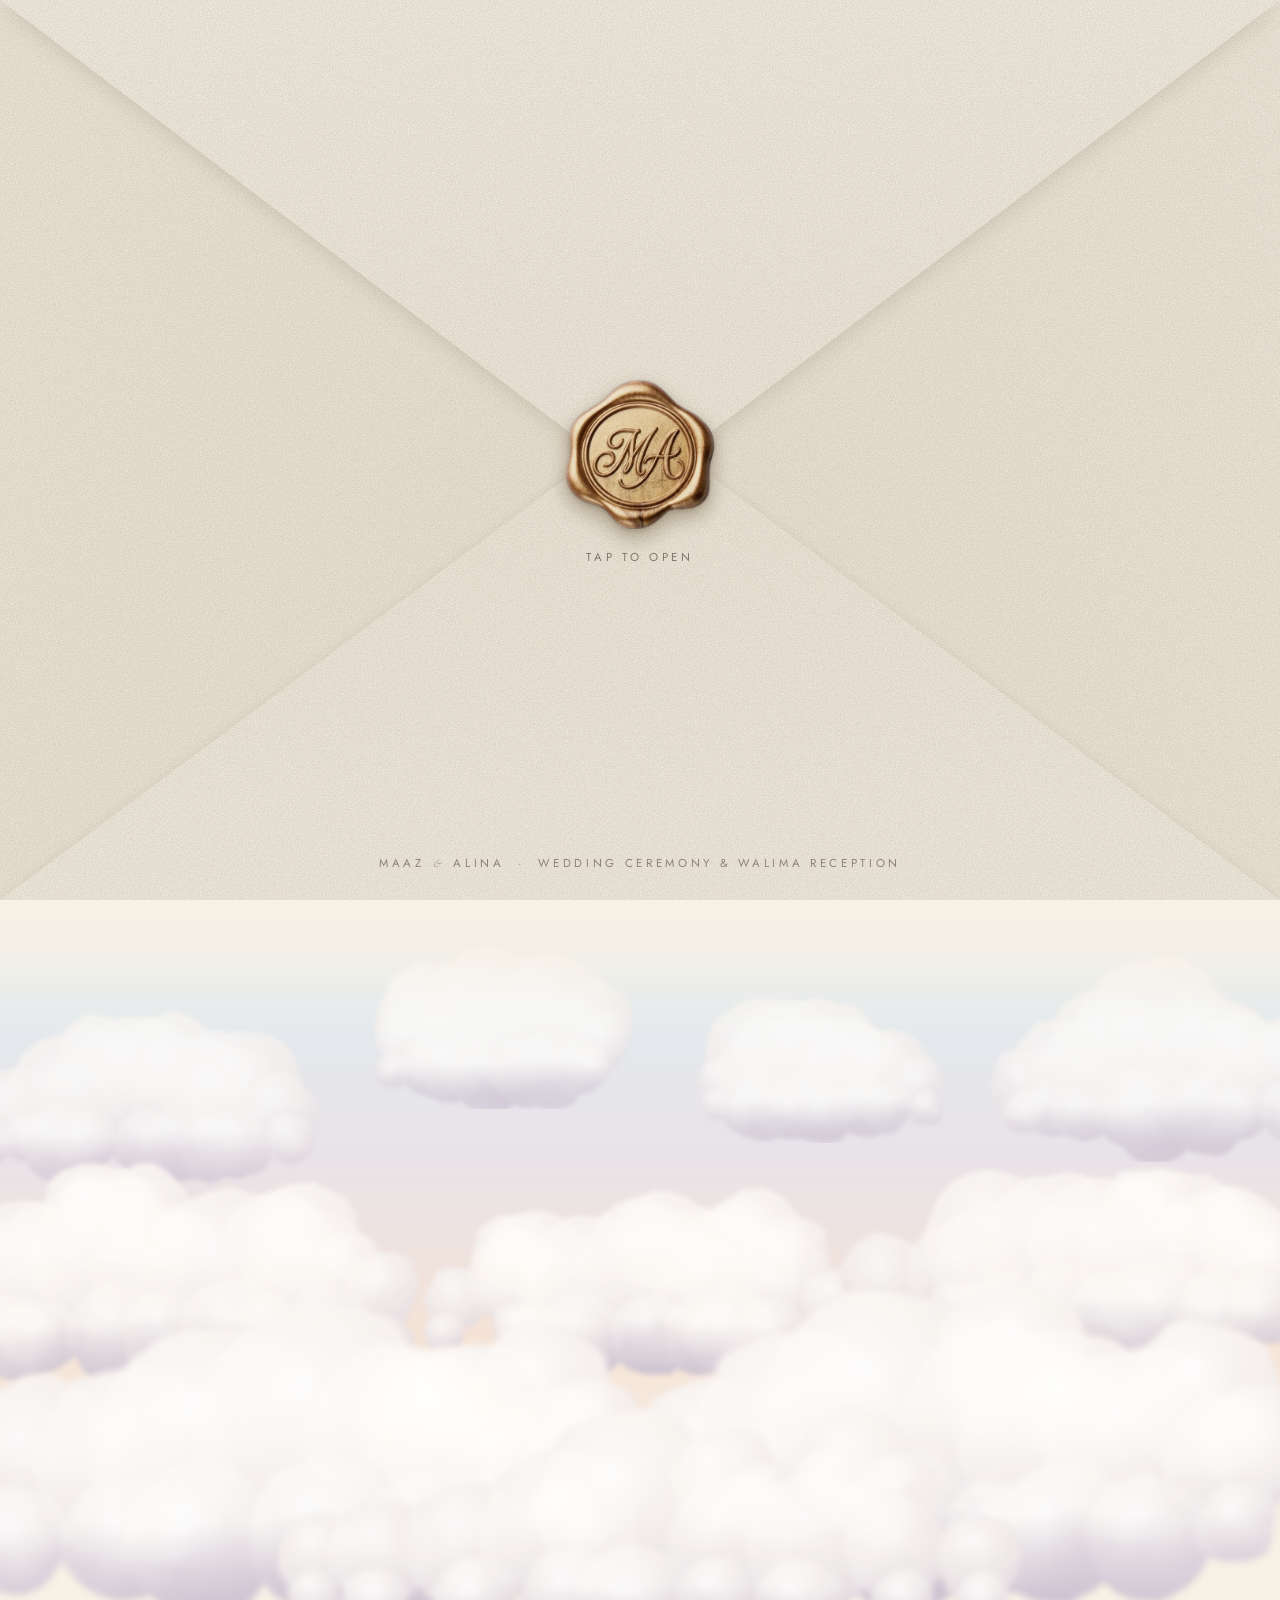
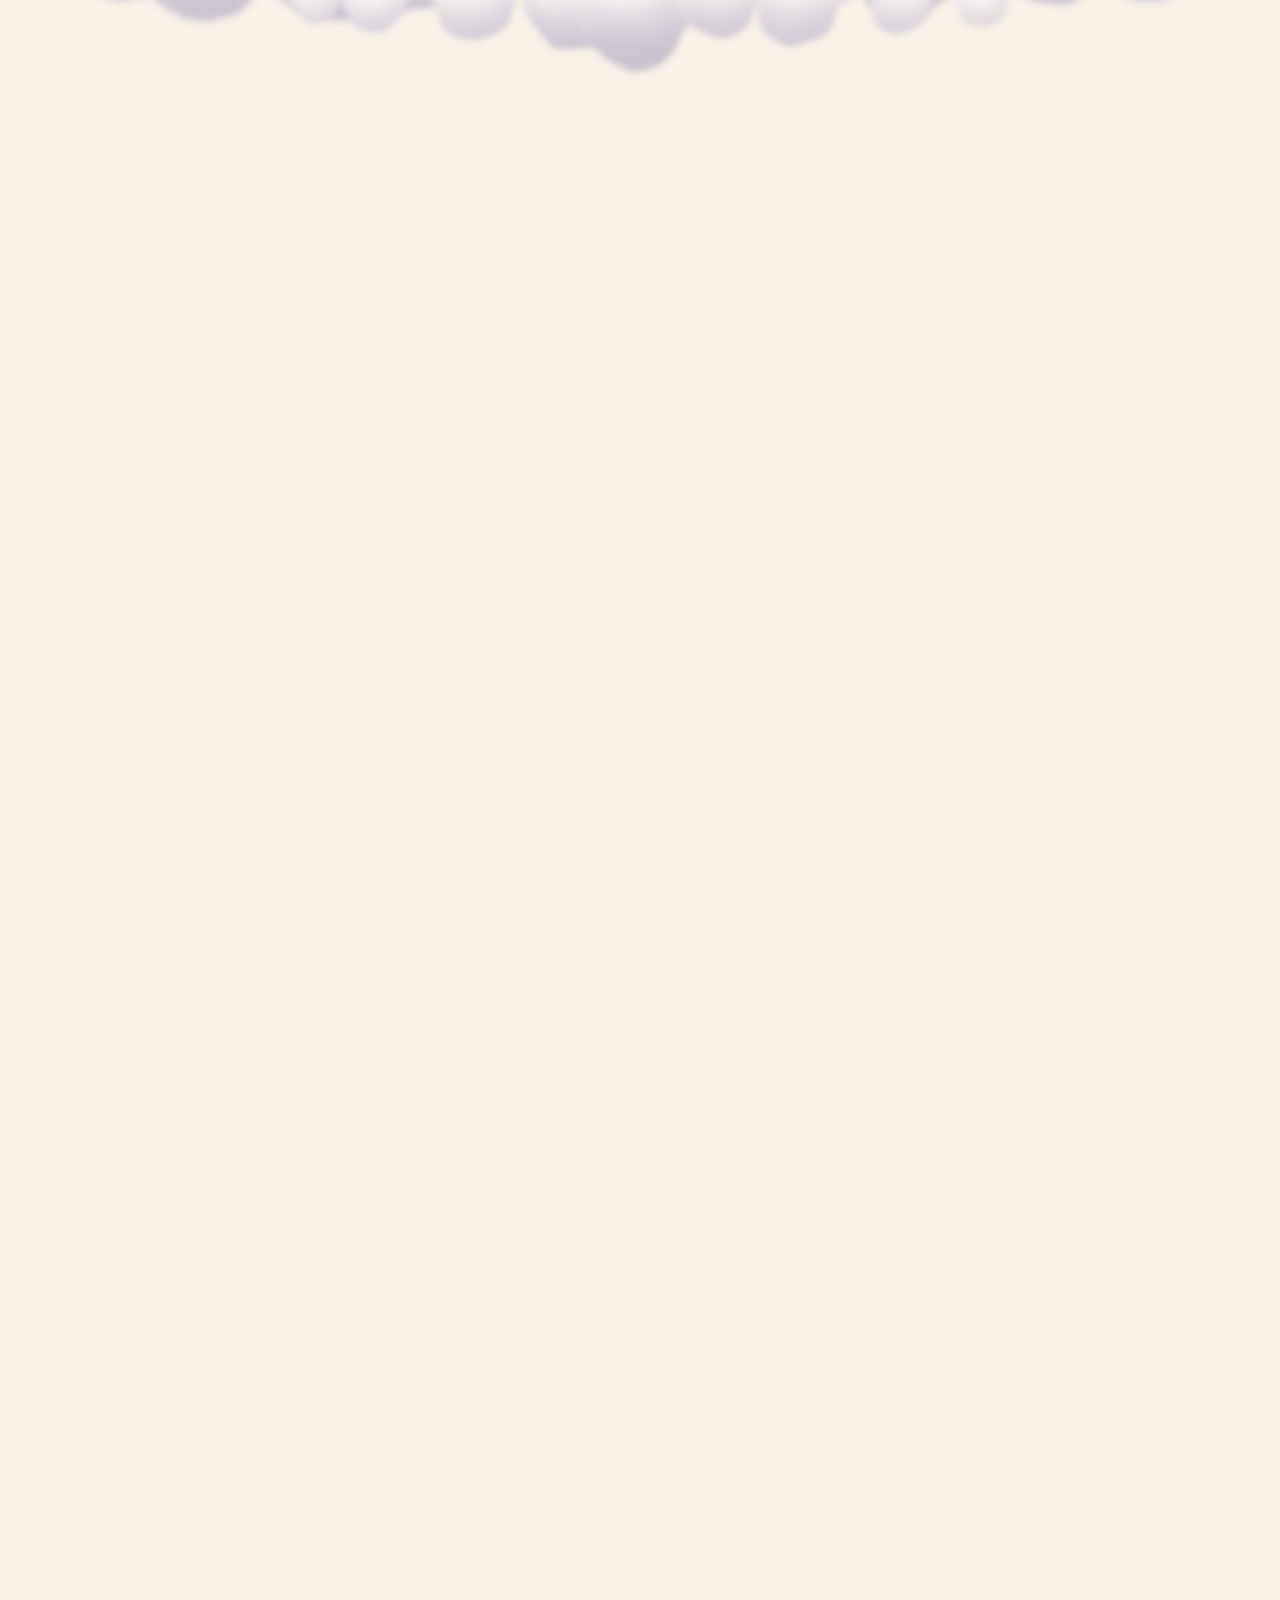
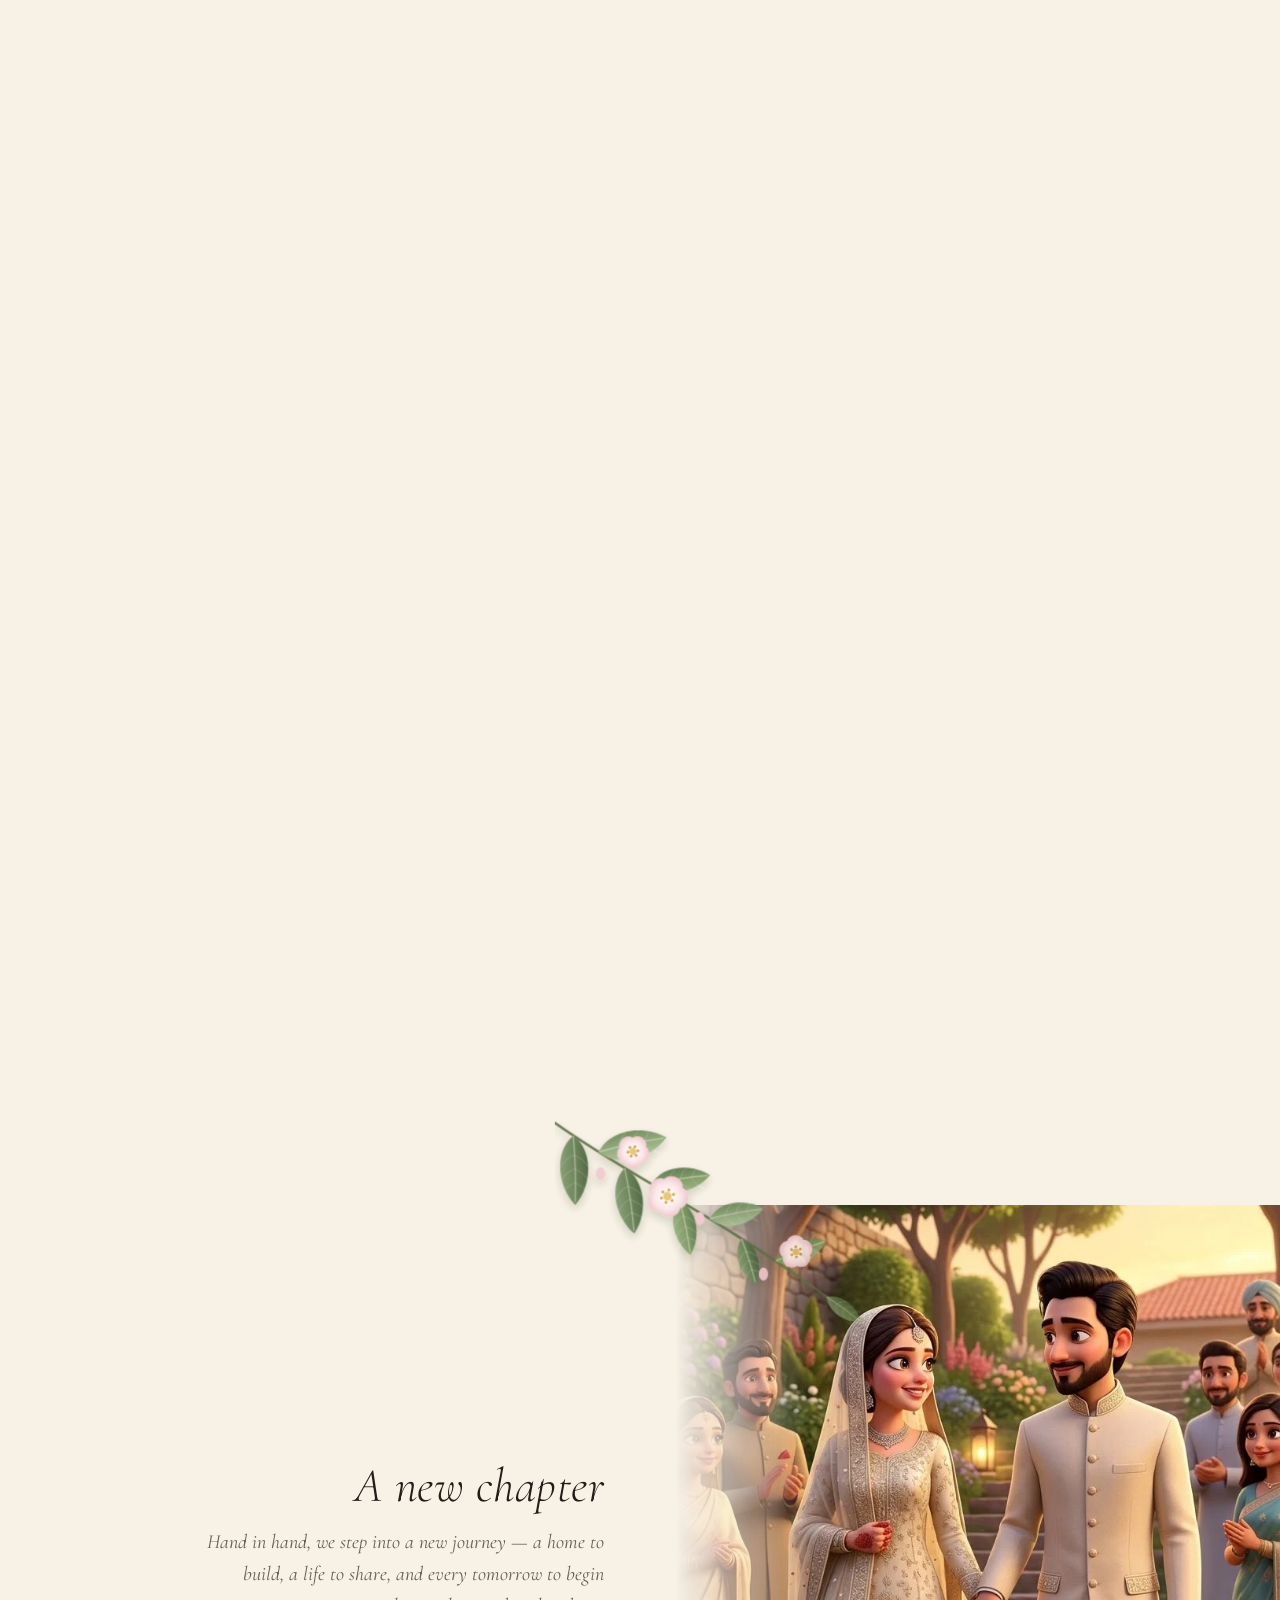
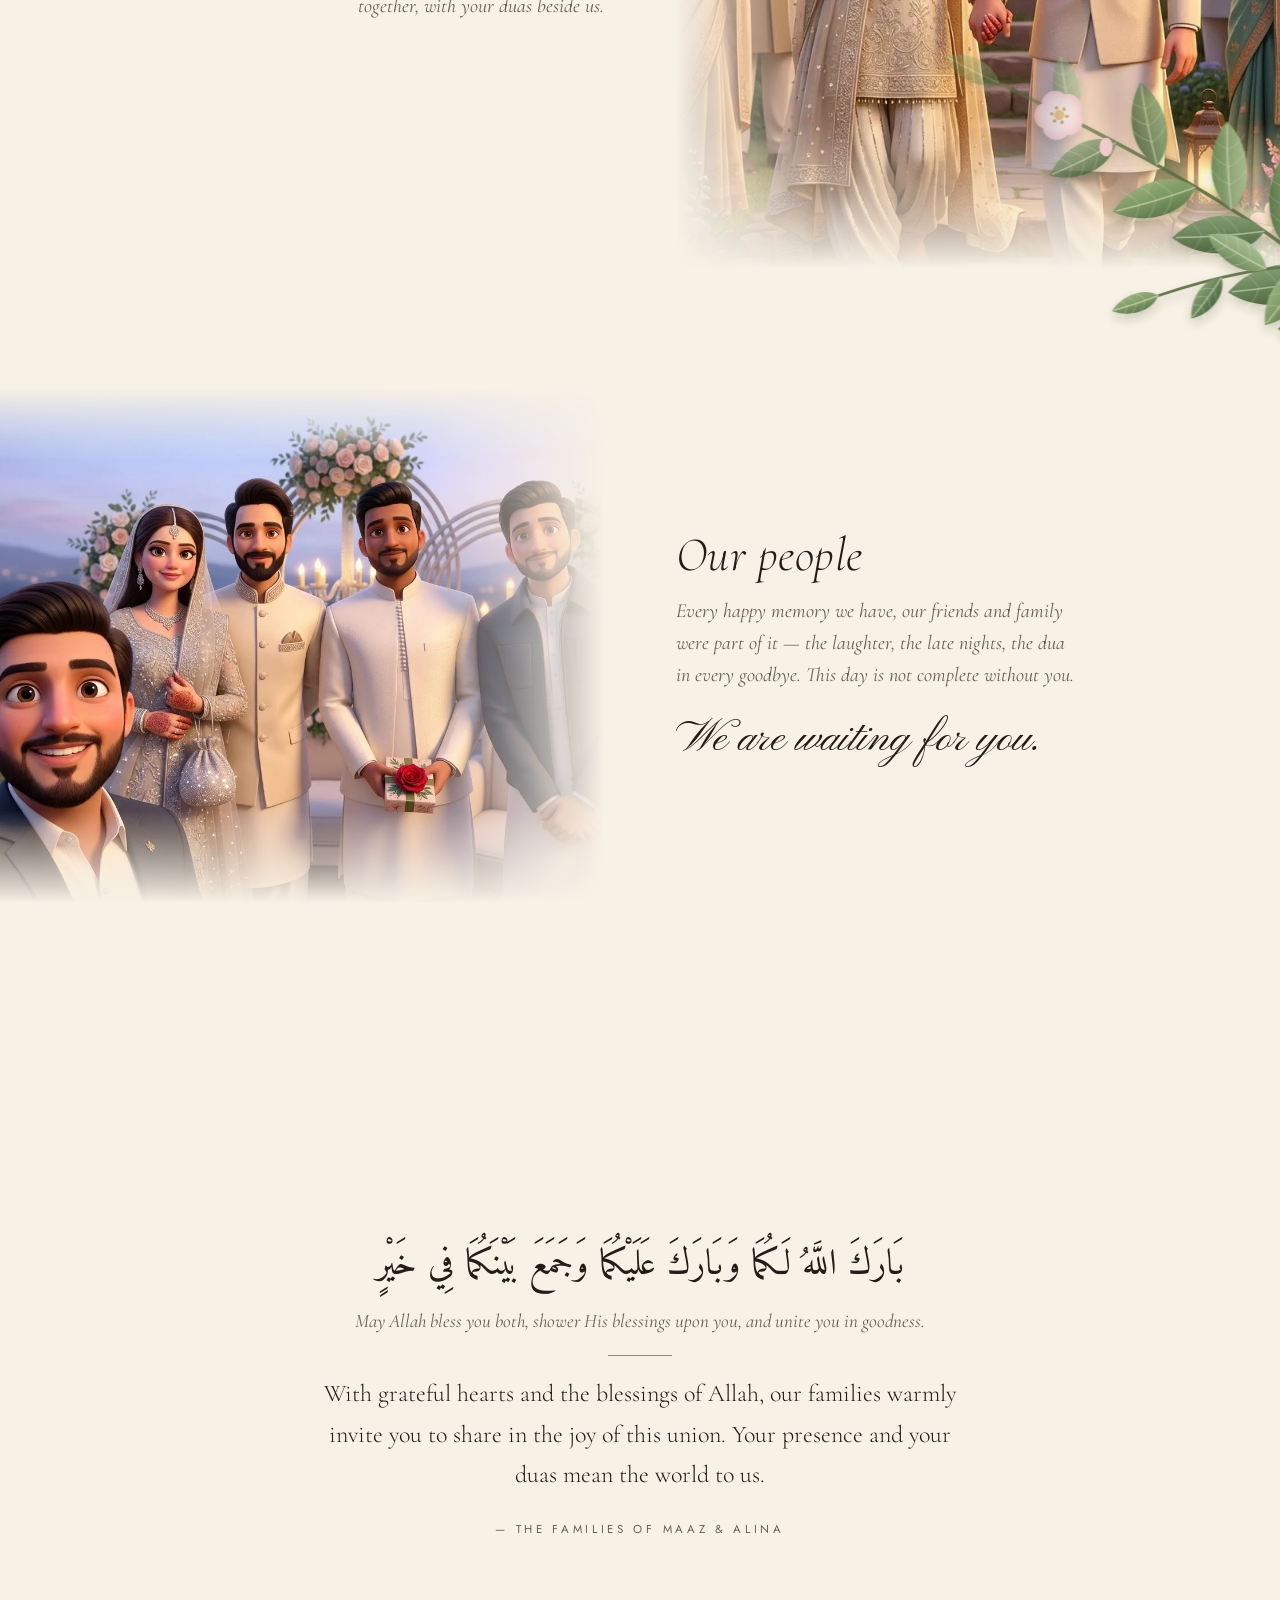
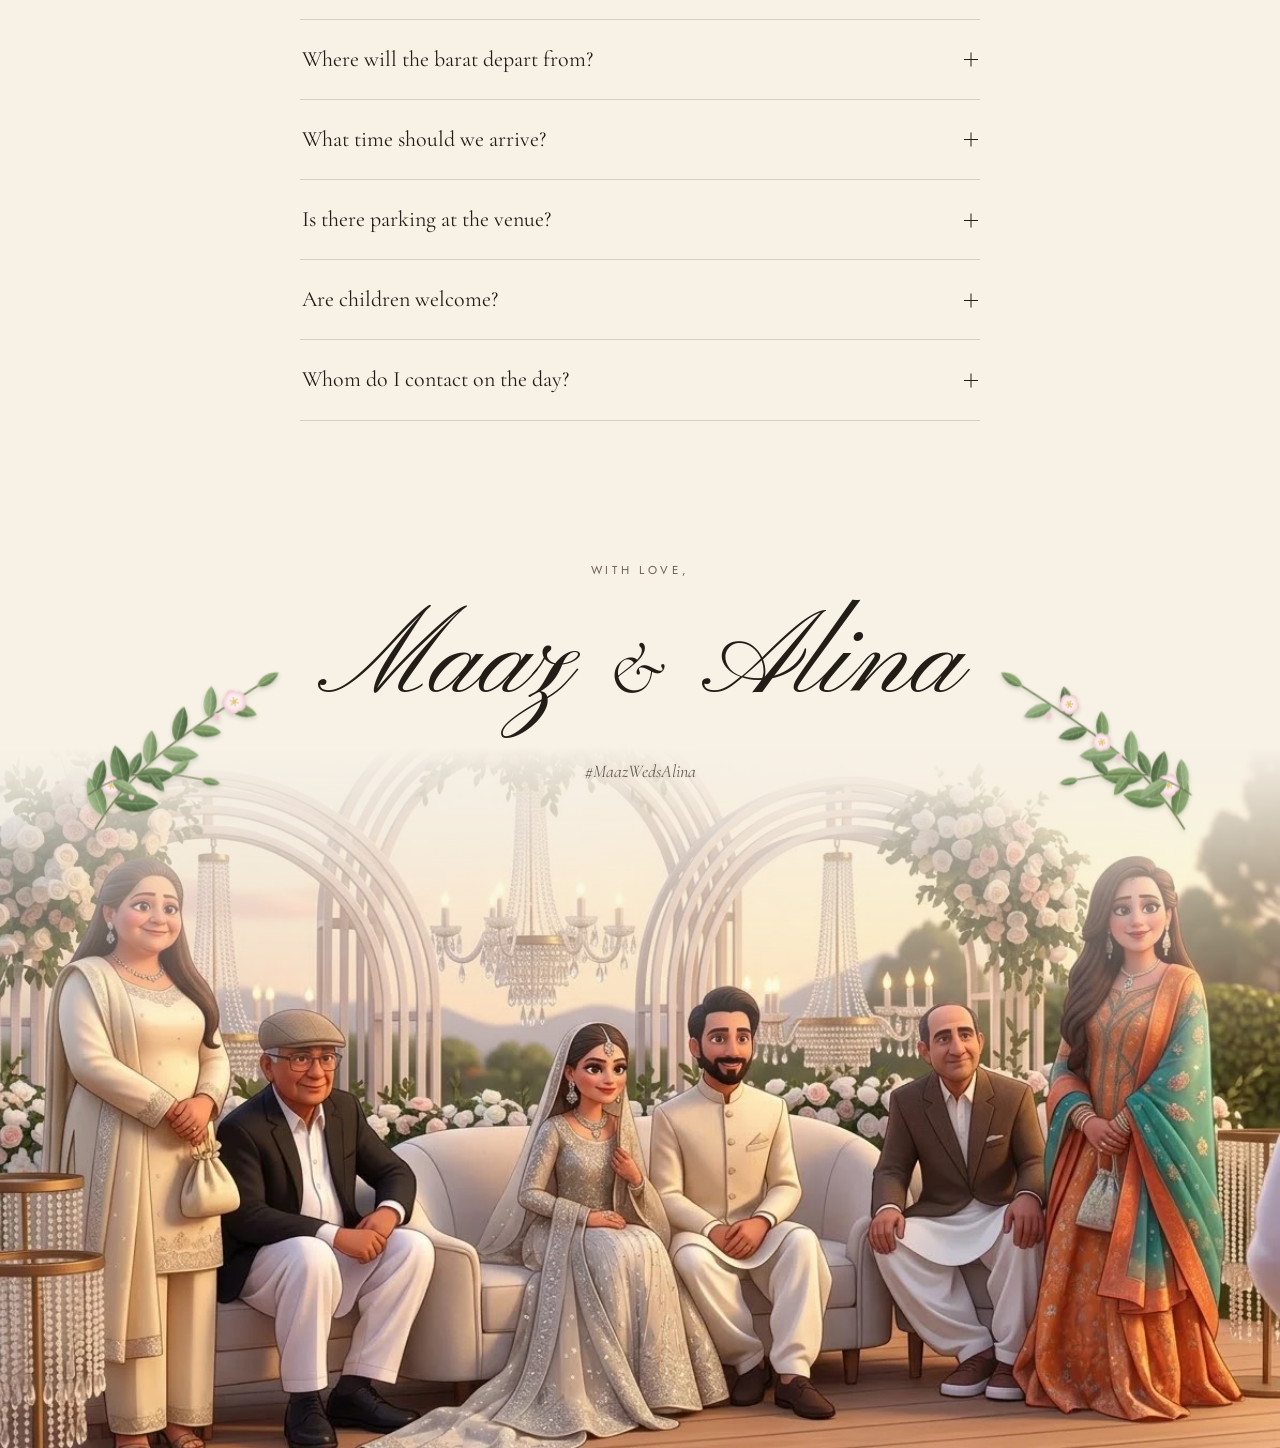
==== index.html @ e6b74191 "Smoother on phones; rebalanced WhatsApp preview cards - Phones: paper grain without blending, no liv" ====
<!doctype html>
<html lang="en">
<head>
  <meta charset="utf-8">
  <meta name="viewport" content="width=device-width, initial-scale=1, viewport-fit=cover">
  <title>Maaz &amp; Alina · December 2026</title>
  <meta name="description" content="Wedding Ceremony · Tuesday 01 December &amp; Walima Reception · Thursday 03 December 2026. Tap to open your invitation.">
  <!-- link previews (WhatsApp, iMessage, Facebook): these need the full site address -->
  <meta property="og:type" content="website">
  <meta property="og:url" content="https://maaz-alina.vercel.app/">
  <meta property="og:title" content="Maaz &amp; Alina · You are invited">
  <meta property="og:description" content="Wedding Ceremony · Tuesday 01 December &amp; Walima Reception · Thursday 03 December 2026. Tap to open your invitation.">
  <meta property="og:image" content="https://maaz-alina.vercel.app/assets/img/og.jpg?v=5">
  <meta property="og:image:type" content="image/jpeg">
  <meta property="og:image:width" content="1200">
  <meta property="og:image:height" content="630">
  <meta name="twitter:card" content="summary_large_image">
  <link rel="icon" type="image/png" sizes="32x32" href="assets/img/favicon-32.png">
  <link rel="icon" type="image/png" sizes="48x48" href="assets/img/favicon-48.png">
  <link rel="icon" type="image/png" sizes="192x192" href="assets/img/favicon-192.png">
  <link rel="apple-touch-icon" href="assets/img/apple-touch-icon.png">
  <meta name="theme-color" content="#F7F1E6">
  <link rel="preconnect" href="https://fonts.googleapis.com">
  <link rel="preconnect" href="https://fonts.gstatic.com" crossorigin>
  <link href="https://fonts.googleapis.com/css2?family=Amiri&family=Cormorant+Garamond:ital,wght@0,300;0,400;0,500;0,600;1,400&family=Jost:wght@300;400&family=Noto+Nastaliq+Urdu:wght@400;500&family=Pinyon+Script&display=swap" rel="stylesheet">
  <link rel="stylesheet" href="assets/css/style.css?v=20261103032117">
</head>
<body data-mode="both" class="is-locked">
  <svg class="defs" aria-hidden="true" width="0" height="0">
    <defs>
      <!-- wobbly, painted edges for clouds and hills -->
      <filter id="paint" x="-10%" y="-10%" width="120%" height="120%">
        <feTurbulence type="fractalNoise" baseFrequency="0.018" numOctaves="3" seed="7" result="n"/>
        <feDisplacementMap in="SourceGraphic" in2="n" scale="26" xChannelSelector="R" yChannelSelector="G"/>
        <feGaussianBlur stdDeviation="0.6"/>
      </filter>
      <filter id="paint-soft" x="-10%" y="-10%" width="120%" height="120%">
        <feTurbulence type="fractalNoise" baseFrequency="0.03" numOctaves="2" seed="3" result="n"/>
        <feDisplacementMap in="SourceGraphic" in2="n" scale="10" xChannelSelector="R" yChannelSelector="G"/>
      </filter>
      <radialGradient id="cloud-warm" cx="45%" cy="35%" r="70%">
        <stop offset="0" stop-color="#FFFCF4"/>
        <stop offset=".6" stop-color="#FBF0DC"/>
        <stop offset="1" stop-color="#F0DDBE"/>
      </radialGradient>
      <radialGradient id="cloud-cool" cx="45%" cy="35%" r="70%">
        <stop offset="0" stop-color="#FFFFFF"/>
        <stop offset=".6" stop-color="#F3F7F6"/>
        <stop offset="1" stop-color="#D6E3E6"/>
      </radialGradient>
      <linearGradient id="cloud-body-warm" x1="0" y1="0" x2="0" y2="1">
        <stop offset="0" stop-color="#FFFDF6"/>
        <stop offset=".55" stop-color="#FAEED8"/>
        <stop offset="1" stop-color="#EBD4B2"/>
      </linearGradient>
      <linearGradient id="cloud-body-cool" x1="0" y1="0" x2="0" y2="1">
        <stop offset="0" stop-color="#FFFFFF"/>
        <stop offset=".55" stop-color="#F2F6F4"/>
        <stop offset="1" stop-color="#C9DADF"/>
      </linearGradient>
    </defs>
  </svg>

  <div id="app"></div>
  <audio id="bgm" loop preload="none"></audio>

  <script>window.BASE = '';</script>
  <script src="assets/js/content.js?v=20261103032117"></script>
  <script src="assets/js/main.js?v=20261103032117"></script>
</body>
</html>
---- assets/css/style.css ----
/* ============ Tokens ============ */
:root {
  --paper: #F7F1E6;
  --paper-2: #FBF7EF;
  --ink: #231D18;
  --ink-soft: #6A5E53;
  --rule: rgba(35, 29, 24, .16);
  --seal: #9A4A3E;
  --accent: #A9714C;
  --hill-far: #A9B98A;
  --hill-near: #7C9A58;
  --cloud-shade: rgba(214, 186, 150, .38);

  --serif: 'Cormorant Garamond', Georgia, serif;
  --script: 'Pinyon Script', cursive;
  --sans: 'Jost', system-ui, sans-serif;
  --urdu: 'Noto Nastaliq Urdu', serif;
  --arabic: 'Amiri', serif;
  --ease: cubic-bezier(.2, .7, .2, 1);
  --grain: url("data:image/svg+xml,%3Csvg xmlns='http://www.w3.org/2000/svg' width='220' height='220'%3E%3Cfilter id='n'%3E%3CfeTurbulence type='fractalNoise' baseFrequency='.85' numOctaves='3' stitchTiles='stitch'/%3E%3CfeColorMatrix values='0 0 0 0 .35 0 0 0 0 .3 0 0 0 0 .22 0 0 0 .55 0'/%3E%3C/filter%3E%3Crect width='100%25' height='100%25' filter='url(%23n)'/%3E%3C/svg%3E");
}
body[data-theme="walima"] {
  --accent: #3E7F73;
  --hill-far: #93B888;
  --hill-near: #6B9C52;
  --cloud-shade: rgba(140, 172, 184, .32);
}

/* ============ Base ============ */
*, *::before, *::after { box-sizing: border-box; }
html { -webkit-text-size-adjust: 100%; scroll-behavior: smooth; }
body {
  font-variant-numeric: lining-nums;
  margin: 0;
  background: var(--paper);
  color: var(--ink);
  font-family: var(--serif);
  font-size: 18px;
  line-height: 1.6;
  -webkit-font-smoothing: antialiased;
  overflow-x: hidden;
}
body::after { /* paper grain over everything */
  content: ''; position: fixed; inset: 0; z-index: 300; pointer-events: none;
  background: var(--grain); opacity: .16; mix-blend-mode: multiply;
}
body.is-locked { overflow: hidden; height: 100svh; }
.defs { position: absolute; }
img { display: block; max-width: 100%; }
button { font: inherit; color: inherit; background: none; border: 0; cursor: pointer; }
a { color: inherit; }
p { margin: 0; }

.script { font-family: var(--script); font-weight: 400; line-height: 1.1; margin: 0; }
.script small { font-size: .8em; }
/* Pinyon's own ampersand renders clipped; use a light italic serif one instead */
.amp { font-family: var(--serif); font-style: italic; font-weight: 300; font-size: .62em; padding: 0 .12em; line-height: 1; }
.caps { text-transform: uppercase; letter-spacing: .26em; font-weight: 500; }
.tiny { font-family: var(--sans); font-weight: 400; font-size: 11.5px; letter-spacing: .32em; }
.small { font-size: 14px; }
.serif { font-family: var(--serif); }
[lang="ur"] { font-family: var(--urdu); direction: rtl; line-height: 2.1; }
[lang="ar"] { font-family: var(--arabic); direction: rtl; }

/* ============ Opener: a sealed envelope ============ */
.opener { position: fixed; inset: 0; z-index: 100; overflow: hidden; }
.opener { perspective: 1600px; }
/* inside of the envelope, seen once the top flap folds back; it sits under the hero, the flaps sit over it */
.env-back { position: fixed; inset: 0; z-index: 90; background: linear-gradient(180deg, #E4D9C6, #EDE4D4 60%); transition: opacity 1.6s ease; }
.env-back::after { content: ''; position: absolute; inset: 0; background: var(--grain); opacity: .5; mix-blend-mode: multiply; }

/* the real hero, tucked into the envelope as a small card, then rising and growing to full screen */
body.env .hero { z-index: 95; transform-origin: 50% 0; transform: translateY(24vh) scale(.44); border-radius: 6px;
  box-shadow: 0 0 0 10px #FBF8F1, 0 -10px 40px -10px rgba(70, 50, 20, .35);
  transition: transform 1.2s cubic-bezier(.3, .7, .2, 1), border-radius 2s ease, box-shadow 2s ease; will-change: transform; }
body.env-rise .hero { transform: translateY(11vh) scale(.44); }
body.env-grow .hero { transform: none; border-radius: 0; box-shadow: 0 0 0 0 #FBF8F1, 0 0 0 0 rgba(0, 0, 0, 0);
  transition: transform 2s cubic-bezier(.65, 0, .25, 1), border-radius 2s ease, box-shadow 1.6s ease; }
body.env-grow .env-back { opacity: 0; transition: opacity 1.8s ease .2s; }

.flap { position: absolute; inset: 0; will-change: transform; filter: drop-shadow(0 2px 6px rgba(90, 70, 40, .12));
  transition: transform 1.2s cubic-bezier(.6, 0, .3, 1), opacity 1s ease; }
.flap i { position: absolute; inset: 0; background: var(--paper-c); }
.flap i::after { content: ''; position: absolute; inset: 0; background: var(--grain); opacity: .5; mix-blend-mode: multiply; }
/* each flap a slightly different paper tone, meeting at the centre like the back of an envelope */
.flap-left { --paper-c: linear-gradient(110deg, #F3EDE1, #EDE5D6); }
.flap-left i { clip-path: polygon(0 0, 54% 50%, 0 100%); }
.flap-right { --paper-c: linear-gradient(250deg, #F4EEE3, #ECE4D5); }
.flap-right i { clip-path: polygon(100% 0, 46% 50%, 100% 100%); }
.flap-bottom { --paper-c: linear-gradient(0deg, #F6F1E7, #EFE8DB); }
.flap-bottom i { clip-path: polygon(0 100%, 50% 47%, 100% 100%); }
.flap-top { --paper-c: linear-gradient(180deg, #F7F2E9, #F0E9DC); filter: drop-shadow(0 4px 10px rgba(90, 70, 40, .16));
  transform-origin: 50% 0; backface-visibility: hidden; transition: transform .95s cubic-bezier(.45, 0, .2, 1), opacity .3s ease .7s; }
.flap-top i { clip-path: polygon(0 0, 100% 0, 50% 54%); }

/* 1 · the top flap folds back on its hinge */
.opener.is-flap .flap-top { transform: rotateX(-178deg); opacity: 0; }
/* 2 · while the hero grows, the envelope's front fades and dissolves */
.opener.is-grow .flap { opacity: 0; transition: opacity 1.8s ease; }
.opener.is-grow { pointer-events: none; }

.opener-center { position: absolute; left: 50%; top: 50%; transform: translate(-50%, -50%); display: flex; flex-direction: column; align-items: center; gap: 18px; }
.seal { width: clamp(120px, 30vw, 150px); aspect-ratio: 1; padding: 0; margin-top: 46px;
  opacity: 0; transform: translateY(-14px) scale(1.06); transition: opacity 1.2s ease .3s, transform 1.4s var(--ease) .3s; }
.seal-img { width: 100%; height: 100%; display: block; object-fit: contain;
  filter: drop-shadow(0 8px 10px rgba(78, 56, 20, .32)) drop-shadow(0 2px 2px rgba(78, 56, 20, .25)); }
.opener.is-in .seal { opacity: 1; transform: none; }
.seal:hover .seal-img { transform: rotate(-4deg) scale(1.03); }
.seal-img { transition: transform .6s var(--ease); }
.tap { color: var(--ink-soft); opacity: 0; transition: opacity 1s ease 1.4s; animation: breathe 2.8s ease-in-out infinite 2.4s; }
.opener.is-in .tap { opacity: .8; }
@keyframes breathe { 50% { opacity: .35; } }
.opener-foot { position: absolute; left: 0; right: 0; bottom: calc(env(safe-area-inset-bottom) + 28px); text-align: center; color: var(--ink-soft);
  opacity: 0; transition: opacity 1.2s ease 1s; }
.opener-foot .amp { font-size: 1em; }
.opener-foot i { font-style: normal; }
@media (max-width: 560px) { .opener-foot span { display: block; line-height: 2; } .opener-foot i { display: none; } }
.opener.is-in .opener-foot { opacity: .7; }
.opener.is-opening .seal { transition: opacity .6s ease, transform .7s var(--ease); opacity: 0; transform: translateY(-30px) scale(1.12) rotate(-8deg); }
.opener.is-opening .tap, .opener.is-opening .opener-foot { transition: opacity .4s ease; opacity: 0; animation: none; }

/* ============ Top bar ============ */
.topbar {
  position: fixed; top: 0; left: 0; right: 0; z-index: 50; display: flex; justify-content: center; align-items: center;
  padding: calc(env(safe-area-inset-top) + 14px) 16px 0; pointer-events: none;
  opacity: 0; transform: translateY(-12px); transition: opacity .8s ease 3.4s, transform .8s var(--ease) 3.4s;
}
body.is-open .topbar { opacity: 1; transform: none; }
.topbar > * { pointer-events: auto; }
.tabs, .monogram, .music {
  background: rgba(251, 247, 239, .72); backdrop-filter: blur(14px) saturate(1.2); -webkit-backdrop-filter: blur(14px) saturate(1.2);
  border: 1px solid rgba(35, 29, 24, .1); box-shadow: 0 8px 24px -12px rgba(60, 40, 20, .35);
}
.tabs { display: flex; gap: 4px; padding: 4px; border-radius: 999px; }
.tabs button {
  display: flex; align-items: center; gap: 10px; padding: 6px 18px; border-radius: 999px; height: 42px;
  transition: background .4s ease, color .4s ease;
}
.tabs button[aria-selected="true"] { background: var(--ink); color: var(--paper); }
.tab-en { font-size: 13px; letter-spacing: .24em; text-transform: uppercase; font-weight: 500; white-space: nowrap; }
.tab-en em { font-style: normal; opacity: .6; margin-left: 4px; letter-spacing: .12em; }
.tab-ur { font-size: 14px; line-height: 1; }
.monogram { font-size: 26px; padding: 6px 18px 2px; border-radius: 999px; }
.music {
  position: absolute; right: 16px; top: calc(env(safe-area-inset-top) + 14px);
  width: 44px; height: 44px; border-radius: 50%; display: flex; align-items: center; justify-content: center; gap: 3px;
}
.music[hidden] { display: none; }
.music span { width: 2px; height: 6px; background: var(--ink); border-radius: 2px; }
.music.on span { animation: eq 1s ease-in-out infinite; }
.music.on span:nth-child(2) { animation-delay: -.3s; }
.music.on span:nth-child(3) { animation-delay: -.6s; }
.music.on span:nth-child(4) { animation-delay: -.15s; }
@keyframes eq { 50% { height: 16px; } }

/* ============ Hero: full photograph, fading to paper where the words sit ============ */
.hero { position: relative; height: 100svh; min-height: 620px; overflow: hidden; isolation: isolate; background: var(--paper); }
.hero-photo { position: absolute; inset: -4% 0 0; opacity: 0; transition: opacity 1.4s ease; }
.hero-photo img { width: 100%; height: 100%; object-fit: cover; object-position: 50% 28%; transform: scale(1.08);
  transition: transform 10s cubic-bezier(.2, .6, .2, 1); }
body[data-theme="barat"] .hero-photo[data-for="barat"],
body[data-theme="walima"] .hero-photo[data-for="walima"] { opacity: 1; }
body.is-open .hero-photo img { transform: scale(1); }
.hero-shade { position: absolute; inset: 0; pointer-events: none;
  background:
    linear-gradient(180deg, rgba(30, 22, 16, .28) 0%, rgba(30, 22, 16, 0) 18%),
    linear-gradient(0deg, var(--paper) 0%, rgba(247, 241, 230, .94) 16%, rgba(247, 241, 230, .7) 30%, rgba(247, 241, 230, 0) 54%); }
.hero-veil { position: absolute; inset: 0; background: var(--paper); opacity: calc(var(--p, 0) * .85); pointer-events: none; }

.hero-text {
  position: absolute; left: 0; right: 0; bottom: calc(env(safe-area-inset-bottom) + 30px); padding: 0 20px; text-align: center;
  opacity: 0; transition: opacity 1.6s ease 1.6s; will-change: transform;
}
body.is-open .hero-text { opacity: 1; }
body.scrolled .hero-text { transition-delay: 0s; }
.hero-kicker { color: var(--ink-soft); display: inline-flex; align-items: center; gap: 12px; }
.hero-kicker [lang="ur"] { font-size: 15px; letter-spacing: 0; line-height: 1; padding-top: 6px; color: var(--accent); }
.hero-names { font-size: clamp(60px, 10vw, 130px); line-height: 1.35; padding: 0 .3em; margin: 0; }
.hero-date { font-weight: 300; font-size: clamp(30px, 4.4vw, 44px); line-height: 1.1; letter-spacing: .06em; }
.hero-date span { font-style: italic; }
.hero-venue { font-size: 12.5px; letter-spacing: .28em; margin-top: 10px; color: var(--ink-soft); }
/* Wedding Ceremony hero: the photo stays clear, only its very foot fades into the page;
   the words sit in light type over a soft shadow on the left */
.hero-photo[data-for="barat"] img { object-position: 50% 50%; }
body[data-theme="barat"] .hero-shade { background:
  linear-gradient(0deg, var(--paper) 0%, rgba(247, 241, 230, 0) 8%),
  linear-gradient(0deg, rgba(22, 16, 10, .62) 6%, rgba(22, 16, 10, .2) 32%, rgba(22, 16, 10, 0) 50%); }
body[data-theme="barat"] .hero-text { color: #FBF6EC; text-shadow: 0 2px 18px rgba(0, 0, 0, .45), 0 1px 2px rgba(0, 0, 0, .35); bottom: calc(env(safe-area-inset-bottom) + 64px); }
body[data-theme="barat"] .hero-kicker { color: #FBF6EC; font-size: 13px; font-weight: 500; letter-spacing: .26em; }
body[data-theme="barat"] .scroll-cue { background: rgba(251, 246, 236, .3); }
body[data-theme="barat"] .scroll-cue span { background: #FBF6EC; }
@media (min-aspect-ratio: 1/1) and (min-width: 900px) {
  .hero-photo[data-for="barat"] img { object-position: 12% 45%; }
  body[data-theme="barat"] .hero-shade { background:
    linear-gradient(0deg, var(--paper) 0%, rgba(247, 241, 230, 0) 7%),
    linear-gradient(90deg, rgba(22, 16, 10, .62) 0%, rgba(22, 16, 10, .3) 26%, rgba(22, 16, 10, 0) 46%),
    linear-gradient(0deg, rgba(22, 16, 10, .35) 8%, rgba(22, 16, 10, 0) 40%); }
  body[data-theme="barat"] .hero-text { left: clamp(32px, 5vw, 88px); right: auto; width: min(48vw, 700px); bottom: 16%; text-align: left; padding: 0; }
  body[data-theme="barat"] .hero-names { font-size: clamp(84px, 9.5vw, 156px); line-height: 1.05; padding: .1em .3em .15em 0; white-space: nowrap; }
  /* names stacked: "Maaz &" over "Alina", so they can be large and stay clear of the couple */
  body[data-theme="barat"] .hero-names .amp::after { content: '\A'; white-space: pre; }
  body[data-theme="barat"] .hero-names .amp { padding-right: 0; }
  body[data-theme="barat"] .hero-kicker { font-size: 14px; white-space: nowrap; }
}

/* Walima Reception hero: same clear photo and light type, with the words on the right, away from the couple */
.hero-photo[data-for="walima"] img { object-position: 46% 50%; }
body[data-theme="walima"] .hero-shade { background:
  linear-gradient(0deg, var(--paper) 0%, rgba(247, 241, 230, 0) 8%),
  linear-gradient(0deg, rgba(22, 16, 10, .62) 6%, rgba(22, 16, 10, .2) 32%, rgba(22, 16, 10, 0) 50%); }
body[data-theme="walima"] .hero-text { color: #FBF6EC; text-shadow: 0 2px 18px rgba(0, 0, 0, .45), 0 1px 2px rgba(0, 0, 0, .35); bottom: calc(env(safe-area-inset-bottom) + 64px); }
body[data-theme="walima"] .hero-kicker { color: #FBF6EC; font-size: 13px; font-weight: 500; letter-spacing: .26em; }
body[data-theme="walima"] .hero-kicker [lang="ur"] { color: #FBF6EC; }
body[data-theme="walima"] .scroll-cue { background: rgba(251, 246, 236, .3); }
body[data-theme="walima"] .scroll-cue span { background: #FBF6EC; }
@media (min-aspect-ratio: 1/1) and (min-width: 900px) {
  .hero-photo[data-for="walima"] img { object-position: 30% 50%; }
  body[data-theme="walima"] .hero-shade { background:
    linear-gradient(0deg, var(--paper) 0%, rgba(247, 241, 230, 0) 7%),
    linear-gradient(270deg, rgba(22, 16, 10, .62) 0%, rgba(22, 16, 10, .3) 26%, rgba(22, 16, 10, 0) 46%),
    linear-gradient(0deg, rgba(22, 16, 10, .35) 8%, rgba(22, 16, 10, 0) 40%); }
  body[data-theme="walima"] .hero-text { right: clamp(32px, 5vw, 88px); left: auto; width: min(48vw, 700px); bottom: 16%; text-align: right; padding: 0; }
  body[data-theme="walima"] .hero-kicker { font-size: 14px; white-space: nowrap; justify-content: flex-end; }
  body[data-theme="walima"] .hero-names { font-size: clamp(84px, 9.5vw, 156px); line-height: 1.05; padding: .1em 0 .15em .3em; white-space: nowrap; }
  body[data-theme="walima"] .hero-names .amp::after { content: '\A'; white-space: pre; }
}
.scroll-cue { position: absolute; left: 50%; bottom: 6px; width: 1px; height: 22px; background: var(--rule); overflow: hidden; }
.scroll-cue span { position: absolute; left: 0; top: -50%; width: 1px; height: 50%; background: var(--ink); animation: cue 2.4s ease-in-out infinite; }
@keyframes cue { to { top: 100%; } }

/* ============ Flowering branches ============ */
/* each sprig is drawn rooted at its bottom-left; position classes move and mirror it */
.sprig { position: absolute; width: clamp(130px, 17vw, 230px); pointer-events: none; z-index: 1; }
.sprig svg { display: block; width: 100%; height: auto; overflow: visible; }
.sway { transform-box: view-box; transform-origin: 0 400px; animation: branch-sway 7s ease-in-out infinite alternate; }
.sway-tr { transform-origin: 400px 0; }
@keyframes branch-sway { from { transform: rotate(-2.2deg); } to { transform: rotate(2.2deg); } }

.sprig-bl, .sprig-br { width: clamp(180px, 26vw, 360px); }
.sprig-bl { left: -10px; bottom: 0; }
.sprig-br { right: -10px; bottom: 0; transform: scaleX(-1); }
.sprig-tl { left: -150px; top: -60px; transform: scaleY(-1) rotate(8deg); }
.sprig-tr { right: -150px; top: -60px; transform: scale(-1, -1) rotate(8deg); }
.sprig-map { right: -40px; top: -70px; transform: scale(-1, -1); z-index: 2; width: clamp(160px, 20vw, 260px); }
.sprig-fl { left: max(-10px, calc(50% - 560px)); top: 40px; transform: rotate(-6deg); }
.sprig-fr { right: max(-10px, calc(50% - 560px)); top: 40px; transform: scaleX(-1) rotate(-6deg); }
.map-wrap { position: relative; }
@media (max-width: 760px) {
  .sprig-tl, .sprig-tr { display: none; }
  .sprig-map { right: -14px; top: -40px; }
  .sprig-fl, .sprig-fr { top: -110px; width: 120px; }
  .sprig-bl, .sprig-br { width: 150px; }
  .day .day-body { padding-bottom: 170px; }
  .footer { padding-top: 60px; overflow: visible; }
}

/* branches grow in: the stem draws itself, leaves unfurl along it, then the blossoms open */
.sprig .stem, .fx-nature .stem { stroke-dasharray: 1; stroke-dashoffset: 1; transition: stroke-dashoffset 2.4s cubic-bezier(.35, .1, .25, 1); }
.sprig .lf, .fx-nature .lf { transform: scale(0); transition: transform 1.2s cubic-bezier(.2, .9, .3, 1.15) calc(.35s + var(--i) * .16s); }
.sprig .bl, .fx-nature .bl { transform: scale(0) rotate(-50deg); transition: transform 1.3s cubic-bezier(.2, .9, .3, 1.2) calc(1.9s + var(--j) * .28s); }
.sprig.grown .stem, .moment.is-visible .fx-nature .stem { stroke-dashoffset: 0; }
.sprig.grown .lf, .sprig.grown .bl, .moment.is-visible .fx-nature .lf, .moment.is-visible .fx-nature .bl { transform: none; }

/* blossom petals drifting down */
.petals { position: absolute; inset: 0; overflow: hidden; pointer-events: none; z-index: 0; }
.petals i { position: absolute; top: -4%; width: 10px; height: 13px; border-radius: 80% 0 80% 0;
  background: radial-gradient(circle at 30% 30%, #FFFFFF, #F3CDD3 70%); opacity: .85;
  animation: petal-fall linear infinite; }
@keyframes petal-fall {
  0% { transform: translate(0, 0) rotate(0); opacity: 0; }
  8% { opacity: .85; }
  50% { transform: translate(5vw, 50vh) rotate(220deg); }
  92% { opacity: .7; }
  100% { transform: translate(-3vw, 105vh) rotate(420deg); opacity: 0; }
}

/* ============ Section system ============ */
main { position: relative; counter-reset: sec; overflow-x: clip; } /* branches may lean past the edges without making the page scroll sideways */
.sec { position: relative; max-width: 1060px; margin: 0 auto; padding: 128px 20px 0; }
#event-root { transition: opacity .35s ease; }
#event-root.is-swapping { opacity: 0; }
.muted { color: var(--ink-soft); }

.sec-head { text-align: center; margin-bottom: 56px; counter-increment: sec; }
.sec-num { display: flex; align-items: center; justify-content: center; gap: 14px; margin-bottom: 14px;
  font-size: 15px; font-style: italic; color: var(--accent); }
.sec-num::before, .sec-num::after { content: ''; width: 36px; height: 1px; background: var(--rule); }
.sec-num span::before { content: counter(sec, decimal-leading-zero); }
.sec-head .tiny { color: var(--ink-soft); }
.display { font-family: var(--serif); font-weight: 300; font-style: italic; letter-spacing: .01em; line-height: 1.12; margin: 0; }
.sec-head h3 { font-size: clamp(40px, 6vw, 62px); margin-top: 10px; }
.hrule { display: block; width: 64px; height: 1px; background: var(--ink); margin: 18px auto; opacity: .5; }
.stack-date { display: flex; flex-direction: column; align-items: center; font-weight: 300; line-height: .92; }
.stack-date i { width: 4px; height: 4px; border-radius: 50%; background: var(--ink); margin: 6px 0; }

/* ============ 01 The day ============ */
.day { max-width: none; padding-top: 40px; overflow: hidden; isolation: isolate; }
.scenery { position: absolute; inset: 0; pointer-events: none; z-index: -1; }
.cs-wrap { position: absolute; left: 0; right: 0; top: 0; height: 620px; overflow: hidden;
  /* clouds drift up into the page instead of being cut off at the section's top edge */
  -webkit-mask-image: linear-gradient(180deg, transparent 0%, #000 22%); mask-image: linear-gradient(180deg, transparent 0%, #000 22%); }
/* descending through the sky: --c goes 0 → 1 as the section scrolls into view */
.cs-sky { position: absolute; inset: 0;
  background: linear-gradient(180deg, var(--paper) 0%, #E3EAEE 16%, #E9E3E8 42%, #F5E3D6 70%, var(--paper) 100%); }
.cs-layer, .cs-near { position: absolute; left: 0; right: 0; will-change: transform; }
.cs-layer { inset: 0; }
.c { position: absolute; }
.puff { display: block; width: 118%; max-width: none; height: auto; margin-left: -9%; pointer-events: none; user-select: none; }
.cs-layer, .cs-near, .cs-near .c { transform-style: flat; backface-visibility: hidden; }
.cs-near .c { will-change: transform, opacity; }
.cs-far { opacity: .75; transform: translateY(calc(var(--c, 0) * -90px)); }
.cs-mid { opacity: .92; transform: translateY(calc(var(--c, 0) * -170px)); }
.cs-near { top: 330px; height: 420px; z-index: 2; pointer-events: none; }
.cs-left { left: -12%; bottom: 0; width: 72%; transform: translate(calc(var(--c, 0) * -46vw), calc(var(--c, 0) * -60px)); opacity: calc(1 - var(--c, 0) * .7); }
.cs-right { right: -12%; bottom: 10px; width: 72%; transform: translate(calc(var(--c, 0) * 46vw), calc(var(--c, 0) * -40px)); opacity: calc(1 - var(--c, 0) * .7); }
.cs-centre { left: 18%; bottom: -30px; width: 64%; transform: translateY(calc(var(--c, 0) * 120px)) scale(calc(1 + var(--c, 0) * .25)); opacity: calc(1 - var(--c, 0) * 1.3); }
@keyframes sway { from { transform: rotate(-3deg); } to { transform: rotate(3deg); } }
.day .sec-head { padding-top: 470px; position: relative; z-index: 1; }
.day-body { max-width: 860px; margin: 0 auto; text-align: center; padding-bottom: 40px; }
.day-names { font-size: clamp(46px, 7vw, 76px); line-height: 1.4; padding: 0 .3em; margin-top: 6px; white-space: nowrap; }
.day-lead { text-wrap: balance; max-width: 640px; margin: 0 auto; line-height: 1.5; font-size: clamp(22px, 3vw, 28px); font-style: italic; font-weight: 300; color: var(--ink-soft); }
.day-lead em { font-style: normal; font-weight: 500; color: var(--ink); }
.bigdate { display: flex; align-items: center; justify-content: center; gap: clamp(16px, 3vw, 32px); margin: 56px 0 6px; }
.bd-num { font-weight: 300; font-size: clamp(120px, 20vw, 200px); line-height: .8; letter-spacing: -.02em; }
.bd-meta { display: flex; flex-direction: column; align-items: flex-start; gap: 6px; padding-left: clamp(16px, 3vw, 32px); border-left: 1px solid var(--rule); }
.bd-meta b { font-weight: 400; font-size: clamp(30px, 4.6vw, 46px); line-height: 1; }
.bd-meta i { font-size: clamp(22px, 3vw, 30px); color: var(--ink-soft); line-height: 1; }
.bd-weekday { font-family: var(--sans); font-size: 13px; font-weight: 400; letter-spacing: .3em; color: var(--ink-soft); margin-top: 26px; }
.bd-time { font-size: clamp(22px, 2.8vw, 27px); color: var(--ink); margin-top: 8px; }
.bd-time b { font-weight: 600; }
.bd-after { font-style: italic; font-size: 20px; color: var(--ink-soft); margin: 2px 0 64px; }
.bd-time:not(:has(+ .bd-after)) { margin-bottom: 64px; }
.facts { display: grid; grid-template-columns: 1fr 1fr; max-width: 680px; margin: 48px auto 64px;
  border-top: 1px solid var(--rule); border-bottom: 1px solid var(--rule); }
.facts > div { padding: 22px 12px; display: flex; flex-direction: column; gap: 4px; }
.facts > div + div { border-left: 1px solid var(--rule); }
.facts .tiny { color: var(--ink-soft); }
.facts b { font-size: 24px; font-weight: 500; line-height: 1.3; }
.facts i { font-size: 16px; color: var(--ink-soft); }
@media (max-width: 560px) {
  .facts { grid-template-columns: 1fr; }
  .facts > div + div { border-left: 0; border-top: 1px solid var(--rule); }
}

/* barat departure, under the countdown */
.depart { max-width: 520px; margin: 64px auto 0; padding-top: 36px; border-top: 1px solid var(--rule); text-align: center; }
.depart-time { font-weight: 300; font-size: clamp(40px, 6vw, 56px); line-height: 1.1; margin-top: 8px; }
.depart-place { font-size: 22px; font-style: italic; color: var(--ink-soft); }
.depart-contact { margin-top: 14px; font-size: 18px; }
.depart-contact .tiny { margin-right: 6px; }
.depart .btns { justify-content: center; margin-top: 20px; }
.depart a:not(.btn), .faq a { color: var(--accent); text-decoration: none; border-bottom: 1px solid currentColor; }
.sep { color: var(--rule); margin: 0 .2em; }

/* countdown */
.countdown { display: grid; grid-template-columns: repeat(4, 1fr); max-width: 600px; margin: 0 auto; }
.cd { text-align: center; padding: 6px 4px; }
.cd + .cd { border-left: 1px solid var(--rule); }
.cd b { display: flex; justify-content: center; font-weight: 300; font-size: clamp(38px, 8vw, 64px); line-height: 1; font-variant-numeric: lining-nums tabular-nums; }
/* rolling digits */
.dg { display: inline-block; height: 1em; overflow: hidden; }
.reel { display: flex; flex-direction: column; transition: transform 1.6s cubic-bezier(.2, .75, .15, 1); }
.reel span { display: block; height: 1em; line-height: 1; text-align: center; }
.cd + .cd .reel { transition-delay: .08s; }
.cd:nth-child(3) .reel { transition-delay: .16s; }
.cd:nth-child(4) .reel { transition-delay: .24s; }
.countdown.live.settled .reel { transition-duration: .6s; transition-delay: 0s; }
.cd .tiny { color: var(--ink-soft); font-size: 10px; letter-spacing: .26em; }
.today { text-align: center; font-size: 60px; grid-column: 1 / -1; }

/* ============ 02 The venue ============ */
.details { display: grid; gap: 40px; align-items: center; }
@media (min-width: 860px) { .details { grid-template-columns: 1fr 1.15fr; gap: 64px; } }
.venue-info { text-align: center; }
@media (min-width: 860px) { .venue-info { text-align: left; } }
.venue-name { font-size: clamp(34px, 4.6vw, 46px); font-weight: 400; line-height: 1.15; margin-top: 10px; }
.venue-addr { font-size: 20px; font-style: italic; color: var(--ink-soft); }
.venue-when { font-size: 12.5px; letter-spacing: .24em; margin-top: 22px; padding-top: 18px; border-top: 1px solid var(--rule); }
.venue-when sup { font-size: .6em; }
.btns { display: flex; flex-wrap: wrap; gap: 10px; margin-top: 28px; justify-content: center; }
@media (min-width: 860px) { .btns { justify-content: flex-start; } }
.btn {
  display: inline-flex; align-items: center; gap: 8px; padding: 14px 22px; border-radius: 999px;
  background: var(--ink); color: var(--paper); text-decoration: none;
  font-family: var(--sans); font-size: 11.5px; letter-spacing: .2em; text-transform: uppercase;
  transition: transform .3s var(--ease), background .3s;
}
.btn:hover { transform: translateY(-2px); }
.btn svg { width: 16px; height: 16px; color: #E8C9A6; }
.btn.ghost { background: transparent; color: var(--ink); box-shadow: inset 0 0 0 1px var(--ink); }
.map-frame { position: relative; min-height: 440px; border-radius: 999px 999px 16px 16px; overflow: hidden;
  box-shadow: 0 0 0 8px var(--paper-2), 0 0 0 9px var(--rule), 0 40px 60px -40px rgba(80, 60, 30, .35); }
.map-frame iframe { position: absolute; inset: 0; width: 100%; height: 100%; border: 0; filter: sepia(.28) saturate(.7) contrast(.95) brightness(1.03); }

/* ============ 03 The programme ============ */
.timeline { list-style: none; margin: 0 auto; padding: 0; max-width: 560px; position: relative; --col: 104px; }
.timeline::before { content: ''; position: absolute; top: 14px; bottom: 34px; left: calc(var(--col) + 29px); width: 1px; background: var(--rule); }
.timeline li { display: grid; grid-template-columns: var(--col) 23px 1fr; gap: 0 18px; align-items: start; padding: 4px 0 34px; }
.t-time { font-size: 13px; text-align: right; padding-top: 8px; letter-spacing: .14em; }
.t-dot { width: 11px; height: 11px; margin: 11px 6px 0; border-radius: 50%; background: var(--paper); box-shadow: 0 0 0 1px var(--accent), 0 0 0 4px var(--paper); }
.t-body b { display: block; font-size: 27px; font-weight: 400; line-height: 1.25; }
.t-body span { font-size: 17px; font-style: italic; color: var(--ink-soft); }

/* ============ 04 Our story ============ */
.story-sec { overflow-x: visible; } /* main clips sideways overflow; the section itself must not, so full-width pictures can reach the edges */
.story { display: flex; flex-direction: column; gap: 120px; }
.moment { display: grid; gap: 32px; align-items: center; }
@media (min-width: 760px) {
  .moment { grid-template-columns: 1fr 1fr; gap: 72px; }
  .moment.flip figure { order: 2; }
}
.moment img { width: 100%; height: 100%; object-fit: cover; }
.moment-text { text-align: center; max-width: 400px; margin: 0 auto; }
@media (min-width: 760px) { .moment-text { text-align: left; margin: 0; } .moment.flip .moment-text { justify-self: end; text-align: right; } }
.moment-text .tiny { color: var(--accent); }
.moment-text h4 { font-size: clamp(36px, 5vw, 48px); margin: 8px 0 12px; }
.moment-text h4 + p { font-size: 20px; font-style: italic; color: var(--ink-soft); }

/* fade: an edge-to-edge picture that melts into the page at top, bottom and left, with the words written on it */
.moment-fade { grid-template-columns: 1fr !important; gap: 0; position: relative; }
.fx-fade { margin: 0 0 0 calc(50% - 50vw); width: 100vw; aspect-ratio: 16 / 8.4; max-height: 86vh; }
.fx-fade img { object-position: 72% 40%;
  -webkit-mask-image: linear-gradient(90deg, transparent 0%, rgba(0, 0, 0, .3) 16%, #000 46%), linear-gradient(180deg, transparent 0%, #000 14%, #000 82%, transparent 100%);
  -webkit-mask-composite: source-in;
  mask-image: linear-gradient(90deg, transparent 0%, rgba(0, 0, 0, .3) 16%, #000 46%), linear-gradient(180deg, transparent 0%, #000 14%, #000 82%, transparent 100%);
  mask-composite: intersect; }
.moment-fade .moment-text { position: absolute; left: calc(50% - 50vw + clamp(24px, 6vw, 110px)); top: 50%; transform: translateY(-50%);
  max-width: min(28vw, 420px); margin: 0; text-align: left !important; }
.moment-fade .moment-text h4 { font-size: clamp(36px, 4vw, 64px); margin: 10px 0 2px; }
.moment-fade .moment-text h4 + p { font-family: var(--script); font-style: normal; font-size: clamp(34px, 3.6vw, 58px); line-height: 1.3; color: var(--ink); padding-right: .2em; }
@media (max-width: 759px) {
  .fx-fade { aspect-ratio: 4 / 4.4; max-height: none; }
  .fx-fade img { object-position: 74% 40%;
    -webkit-mask-image: linear-gradient(180deg, transparent 0%, #000 12%, #000 72%, transparent 100%); mask-image: linear-gradient(180deg, transparent 0%, #000 12%, #000 72%, transparent 100%); }
  .moment-fade .moment-text { position: static; transform: none; max-width: none; text-align: center !important; margin: -40px auto 0; }
}

/* nature: soft-edged picture with leaves in front, the leaves fading toward the photo */
.fx-nature { position: relative; margin: 0 auto; width: min(100%, 420px); aspect-ratio: 4 / 5; }
.fx-nature img { /* fades softly on the inside edge and at the foot */
  -webkit-mask-image: linear-gradient(90deg, transparent 0%, #000 22%), linear-gradient(180deg, #000 78%, transparent 100%);
  -webkit-mask-composite: source-in;
  mask-image: linear-gradient(90deg, transparent 0%, #000 22%), linear-gradient(180deg, #000 78%, transparent 100%);
  mask-composite: intersect; }
.moment:not(.flip) .fx-nature img {
  -webkit-mask-image: linear-gradient(270deg, transparent 0%, #000 22%), linear-gradient(180deg, #000 78%, transparent 100%);
  mask-image: linear-gradient(270deg, transparent 0%, #000 22%), linear-gradient(180deg, #000 78%, transparent 100%); }
.fg { position: absolute; pointer-events: none; }
.fg-leaves { left: -26%; bottom: -18%; width: 88%; opacity: .95;
  -webkit-mask-image: linear-gradient(45deg, #000 45%, transparent 95%); mask-image: linear-gradient(45deg, #000 45%, transparent 95%); }
.fg-blooms { right: -20%; top: -14%; width: 72%; opacity: .92;
  -webkit-mask-image: linear-gradient(225deg, #000 40%, transparent 92%); mask-image: linear-gradient(225deg, #000 40%, transparent 92%); }
.moment.flip .fg-leaves { left: auto; right: -26%; transform: scaleX(-1); }
.moment.flip .fg-blooms { right: auto; left: -20%; transform: scaleX(-1); }

/* soft: no frame; fades toward the text and at top and bottom */
.fx-soft { margin: 0; aspect-ratio: 4 / 3.6; }
.fx-soft img { object-position: 40% 40%;
  -webkit-mask-image: linear-gradient(270deg, transparent 0%, #000 30%), linear-gradient(180deg, transparent 0%, #000 14%, #000 82%, transparent 100%);
  -webkit-mask-composite: source-in;
  mask-image: linear-gradient(270deg, transparent 0%, #000 30%), linear-gradient(180deg, transparent 0%, #000 14%, #000 82%, transparent 100%);
  mask-composite: intersect; }
.moment.flip .fx-soft img {
  -webkit-mask-image: linear-gradient(90deg, transparent 0%, #000 30%), linear-gradient(180deg, transparent 0%, #000 14%, #000 82%, transparent 100%);
  mask-image: linear-gradient(90deg, transparent 0%, #000 30%), linear-gradient(180deg, transparent 0%, #000 14%, #000 82%, transparent 100%); }
@media (max-width: 759px) { .fx-soft img, .moment.flip .fx-soft img {
  -webkit-mask-image: linear-gradient(180deg, transparent 0%, #000 12%, #000 78%, transparent 100%); mask-image: linear-gradient(180deg, transparent 0%, #000 12%, #000 78%, transparent 100%); } }
.moment-text .closing { font-family: var(--script); font-style: normal; font-size: clamp(34px, 4vw, 44px); line-height: 1.4; color: var(--ink); margin-top: 18px; padding-right: .2em; }

/* nature on wide screens: the picture runs to the screen edge on its side, no gap */
@media (min-width: 760px) {
  .moment .fx-nature { width: auto; aspect-ratio: 4 / 4.4; max-height: 92vh; }
  .moment.flip .fx-nature { margin: 0 calc(-1 * (max(0px, (100vw - 1060px) / 2) + 20px)) 0 0; }
  .moment:not(.flip) .fx-nature { margin: 0 0 0 calc(-1 * (max(0px, (100vw - 1060px) / 2) + 20px)); }
}

@media (max-width: 759px) {
  .fx-nature { width: 100vw; margin: 0 0 0 calc(50% - 50vw); aspect-ratio: 4 / 4.6; }
  .moment .fx-nature img { -webkit-mask-image: linear-gradient(180deg, #000 80%, transparent 100%); mask-image: linear-gradient(180deg, #000 80%, transparent 100%); }
}

/* soft (Chapter three): the picture runs to the screen edge on its side too */
@media (min-width: 760px) {
  .moment .fx-soft { aspect-ratio: 4 / 3.4; }
  .moment:not(.flip) .fx-soft { margin: 0 0 0 calc(-1 * (max(0px, (100vw - 1060px) / 2) + 20px)); }
  .moment.flip .fx-soft { margin: 0 calc(-1 * (max(0px, (100vw - 1060px) / 2) + 20px)) 0 0; }
}
@media (max-width: 759px) { .fx-soft { width: 100vw; margin: 0 0 0 calc(50% - 50vw); } }

/* the closing line writes itself out, left to right */
.moment .moment-text .closing { clip-path: inset(-10% 100% -20% 0); opacity: 1; transform: none;
  transition: clip-path 2.2s cubic-bezier(.5, 0, .3, 1) 1.3s; }
.moment.is-visible .moment-text .closing { clip-path: inset(-10% -5% -20% 0); }

/* story moments arrive: the picture sweeps in from its own edge, then the words rise one line at a time */
.fx-nature img, .fx-soft img { clip-path: inset(0 0 0 100%); transform: scale(1.08);
  transition: clip-path 1.7s cubic-bezier(.7, 0, .2, 1), transform 2.6s cubic-bezier(.2, .7, .2, 1); }
.moment:not(.flip) .fx-nature img, .moment:not(.flip) .fx-soft img { clip-path: inset(0 100% 0 0); }
.moment.is-visible .fx-nature img, .moment.is-visible .fx-soft img { clip-path: inset(0 0 0 0); transform: none; }
.moment .moment-text > * { opacity: 0; transform: translateY(18px); transition: opacity .9s ease, transform 1s var(--ease); }
.moment .moment-text > :nth-child(1) { transition-delay: .55s; }
.moment .moment-text > :nth-child(2) { transition-delay: .72s; }
.moment .moment-text > :nth-child(3) { transition-delay: .9s; }
.moment .moment-text > :nth-child(4) { transition-delay: 1.1s; }
.moment.is-visible .moment-text > * { opacity: 1; transform: none; }

/* arch: the one framed picture */
.arch {
  margin: 0 auto; width: min(100%, 400px); aspect-ratio: 4 / 5; border-radius: 999px 999px 14px 14px; overflow: hidden;
  box-shadow: 0 0 0 8px var(--paper-2), 0 0 0 9px var(--rule), 0 40px 60px -30px rgba(80, 60, 30, .45);
}
.arch img { transform: scale(1.12); transition: transform 2.2s var(--ease); }
.moment.is-visible .arch img { transform: scale(1); }

/* ============ 05 With love ============ */
.families { position: relative; max-width: 720px; margin: 0 auto; padding: 8px clamp(8px, 4vw, 40px) 0; text-align: center; }
.dua { font-size: clamp(26px, 5.4vw, 36px); line-height: 2; }
/* the message unfolds: dua written in right to left, translation, divider, then the words one by one */
.families .dua { clip-path: inset(-30% 0 -30% 100%); transition: clip-path 2.6s cubic-bezier(.5, 0, .3, 1) .3s; }
.families .dua-en, .families .signoff { opacity: 0; transform: translateY(10px); transition: opacity 1s ease, transform 1.1s var(--ease); }
.families .dua-en { transition-delay: 2.2s; }
.families .hrule { transform: scaleX(0); transition: transform 1.2s cubic-bezier(.5, 0, .2, 1) 2.6s; }
.families .message .w { display: inline-block; opacity: 0; transform: translateY(8px);
  transition: opacity .7s ease, transform .8s var(--ease); transition-delay: calc(3s + var(--w) * .045s); }
.families .signoff { transition-delay: 4.6s; }
.families.is-visible .dua { clip-path: inset(-30% 0 -30% 0); }
.families.is-visible .dua-en, .families.is-visible .signoff, .families.is-visible .message .w { opacity: 1; transform: none; }
.families.is-visible .hrule { transform: scaleX(1); }
.dua-en { font-style: italic; font-size: 19px; color: var(--ink-soft); margin-top: 4px; }
.message { font-size: clamp(20px, 2.6vw, 24px); line-height: 1.7; font-weight: 300; }
.signoff { margin-top: 24px; color: var(--ink-soft); }
.faq { max-width: 680px; margin: 80px auto 0; }
.faq details { border-bottom: 1px solid var(--rule); }
.faq details:first-child { border-top: 1px solid var(--rule); }
.faq summary { list-style: none; display: flex; justify-content: space-between; align-items: center; gap: 16px; padding: 22px 2px; cursor: pointer; font-size: 22px; font-weight: 400; }
.faq summary::-webkit-details-marker { display: none; }
.faq summary i { position: relative; width: 14px; height: 14px; flex: none; }
.faq summary i::before, .faq summary i::after { content: ''; position: absolute; left: 0; top: 50%; width: 14px; height: 1px; background: var(--ink); transition: transform .4s var(--ease); }
.faq summary i::after { transform: rotate(90deg); }
.faq details[open] summary i::after { transform: rotate(0); }
.faq details p { font-size: 18px; font-style: italic; color: var(--ink-soft); padding: 0 2px 22px; }

/* ============ Footer: family photograph rising out of the paper ============ */
.footer { position: relative; margin-top: 140px; text-align: center; }
.footer-text { position: relative; z-index: 1; padding: 0 20px; }
.footer { overflow: hidden; }
.signature { font-size: clamp(56px, 10vw, 120px); line-height: 1.4; padding: 0 .3em; white-space: nowrap; }
.footer-date { font-weight: 300; font-size: clamp(40px, 6vw, 64px); line-height: 1.1; margin-top: 4px; }
.footer-date span { font-style: italic; font-size: .6em; display: block; color: var(--ink-soft); margin-top: 6px; }
.footer-events { font-size: 12px; letter-spacing: .26em; margin-top: 22px; display: flex; flex-wrap: wrap; justify-content: center; gap: 8px 0; }
.footer-events i { width: 1px; height: 14px; background: var(--rule); margin: 0 18px; }
.hashtag { margin-top: 10px; font-style: italic; color: var(--ink-soft); }
.footer-photo { margin: -40px 0 0; height: min(78vh, 760px); }
.footer-photo img { width: 100%; height: 100%; object-fit: cover; object-position: 50% 40%;
  -webkit-mask-image: linear-gradient(180deg, transparent 0%, rgba(0, 0, 0, .55) 22%, #000 48%);
  mask-image: linear-gradient(180deg, transparent 0%, rgba(0, 0, 0, .55) 22%, #000 48%); }

/* ============ Reveal ============ */
[data-reveal] { opacity: 0; transform: translateY(28px); transition: opacity 1.1s ease, transform 1.2s var(--ease); }
[data-reveal].is-visible { opacity: 1; transform: none; }

/* ============ Small screens ============ */
@media (max-width: 560px) {
  body { font-size: 17px; }
  .tabs button { padding: 6px 13px; gap: 6px; height: 40px; }
  .tab-en em { display: none; }
  .tab-en { font-size: 11px; letter-spacing: .12em; }
  .tab-ur { font-size: 12px; }
  .music { position: fixed; right: 14px; top: auto; bottom: calc(env(safe-area-inset-bottom) + 16px); width: 42px; height: 42px; }
  .sec { padding-top: 96px; }
  .day .sec-head { padding-top: 360px; }
  .cs-wrap { height: 480px; }
  .cs-near { top: 250px; }
  .timeline { --col: 78px; }
  .timeline li { gap: 0 12px; }
  .timeline::before { left: calc(var(--col) + 23px); }
  .t-time { font-size: 11.5px; letter-spacing: .08em; }
  .t-body b { font-size: 23px; }
  .map-frame { min-height: 380px; }
  .footer-photo { height: auto; aspect-ratio: 1195 / 896; margin-top: -10px; }
  .footer-photo img { object-position: 50% 50%; }
  .footer-events { flex-direction: column; align-items: center; }
  .footer-events i { display: none; }
}

@media (max-width: 370px) {
  .tabs button { padding: 6px 9px; }
  .tab-en { font-size: 10px; letter-spacing: .08em; }
}

/* ============ Phones: same look, lighter work, so scrolling and the opening stay smooth ============ */
@media (max-width: 760px), (hover: none) and (pointer: coarse) {
  /* paper grain without blending (blended full-screen layers make phones repaint the whole page) */
  body::after { mix-blend-mode: normal; opacity: .05; }
  .env-back::after, .flap i::after, .paper-card::after { display: none; }
  /* shadows that would be redrawn every frame */
  .flap, .flap-top { filter: none; }
  .sway { filter: none !important; }
  .seal-img { filter: drop-shadow(0 6px 8px rgba(78, 56, 20, .3)); }
  /* frosted glass is costly while scrolling; a solid tint looks the same here */
  .tabs, .monogram, .music { backdrop-filter: none; -webkit-backdrop-filter: none; background: rgba(251, 247, 239, .94); }
  /* the hero grows out of the envelope on the GPU only */
  body.env .hero { box-shadow: 0 0 0 8px #FBF8F1; transition: transform 1.2s cubic-bezier(.3, .7, .2, 1), border-radius 2s ease; }
  body.env-grow .hero { box-shadow: none; transition: transform 2s cubic-bezier(.65, 0, .25, 1), border-radius 2s ease; }
  .hero-photo, .hero-text, .hero-veil { will-change: transform, opacity; }
  /* fewer drifting petals */
  .petals i:nth-child(n+5) { display: none; }
}

@media (prefers-reduced-motion: reduce) {
  *, *::before, *::after { animation: none !important; transition-duration: .01s !important; transition-delay: 0s !important; }
  html { scroll-behavior: auto; }
}
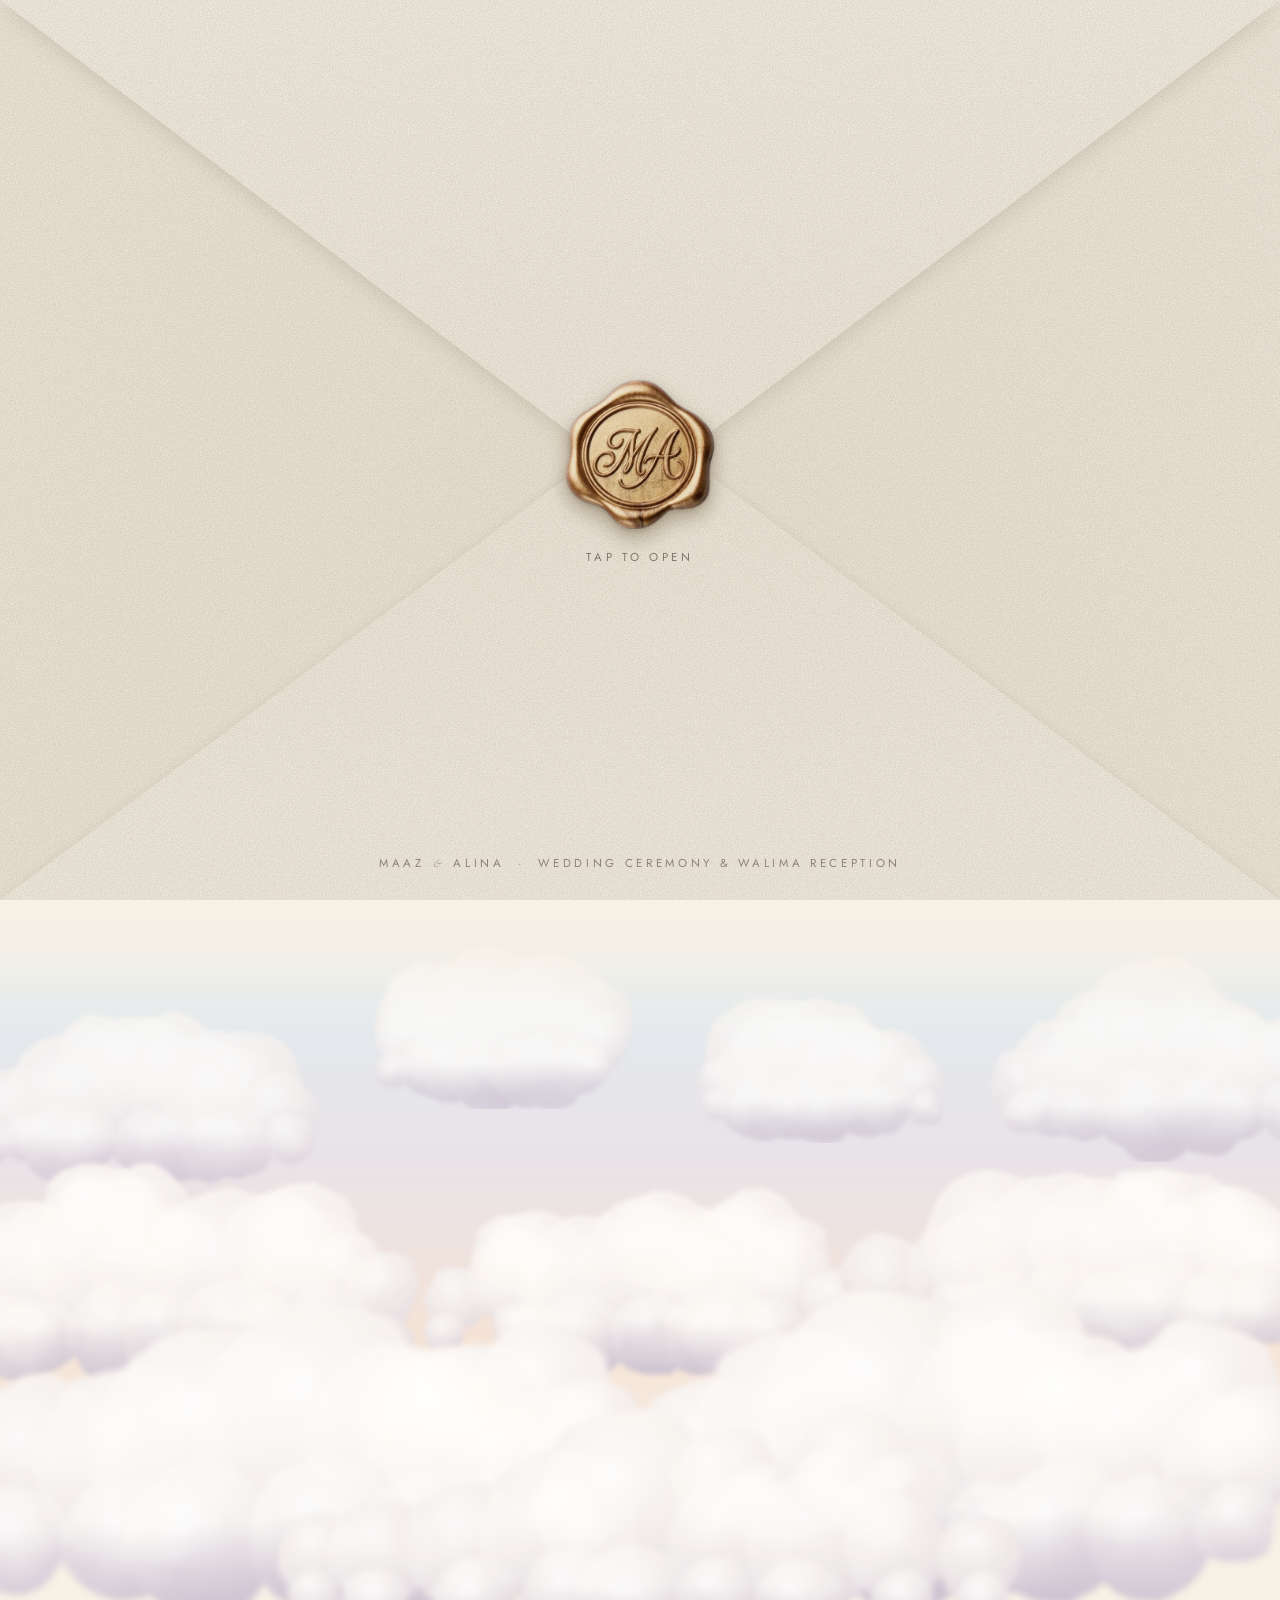
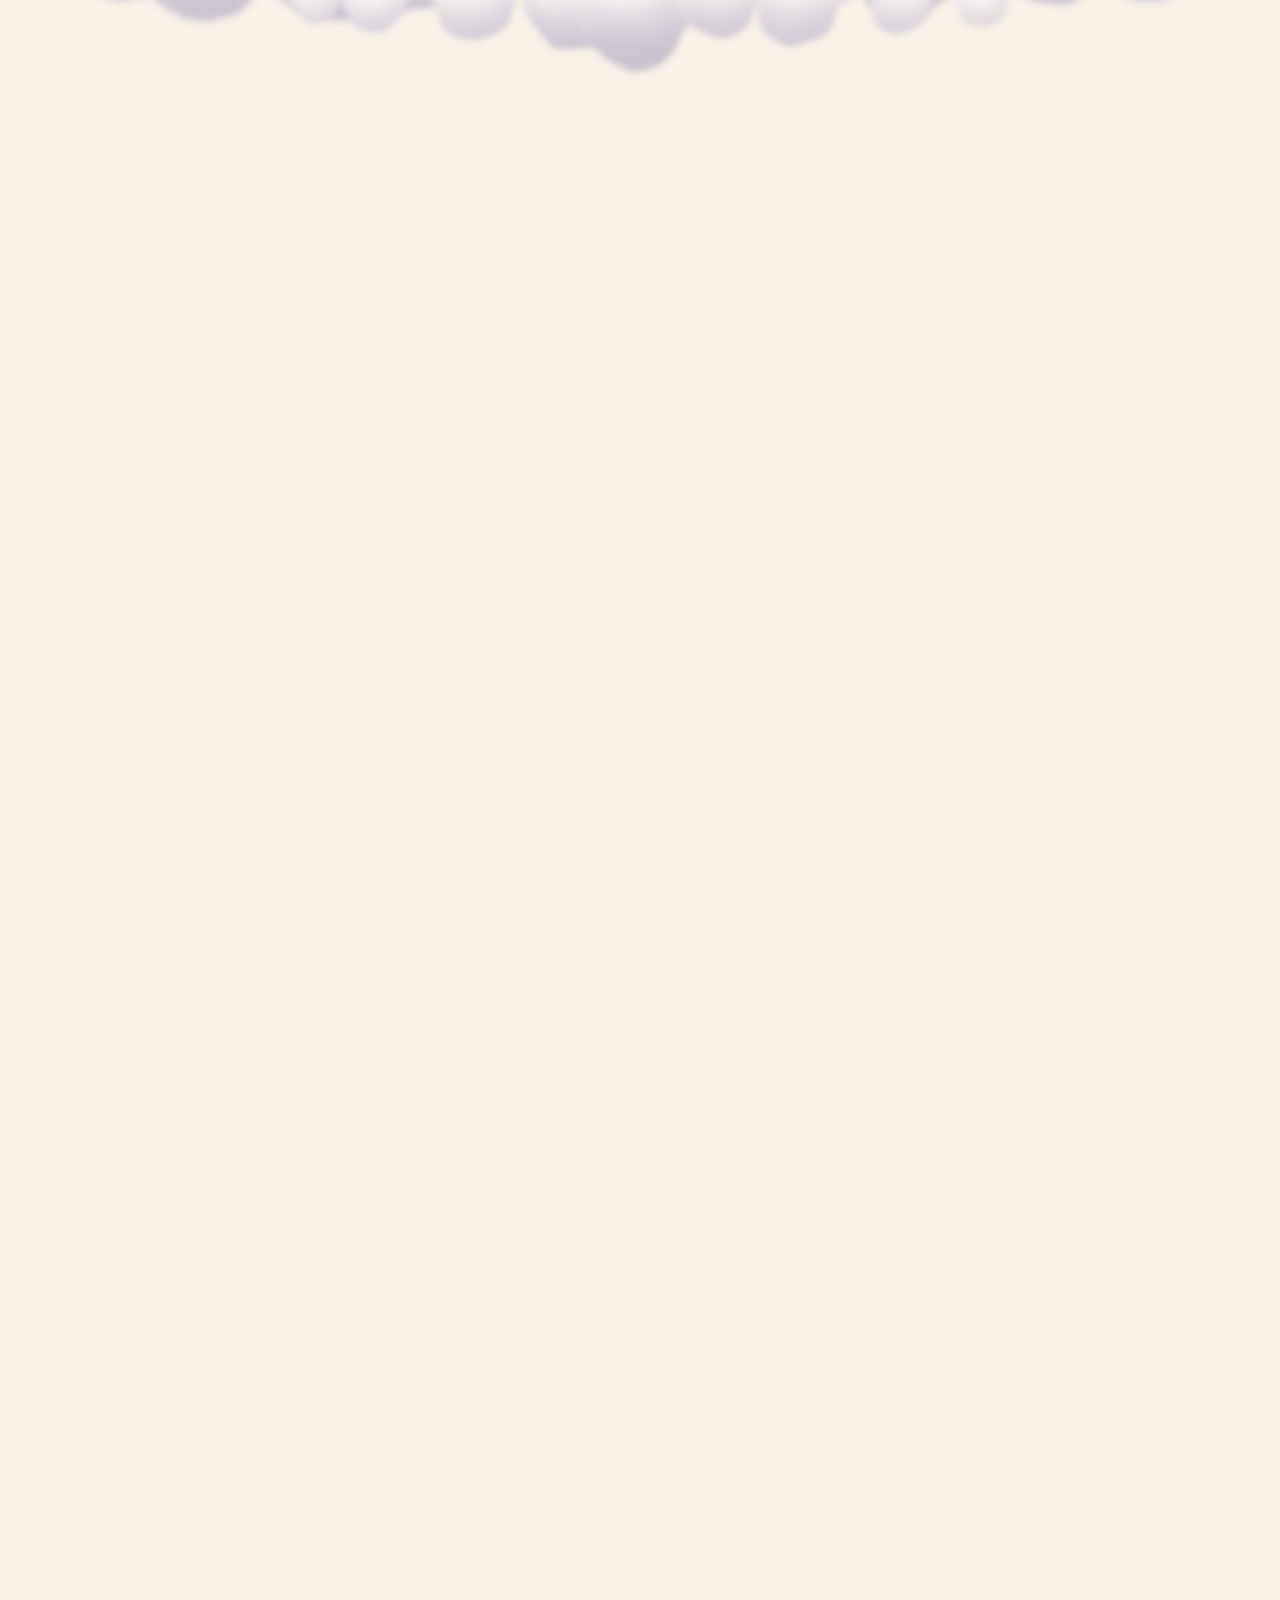
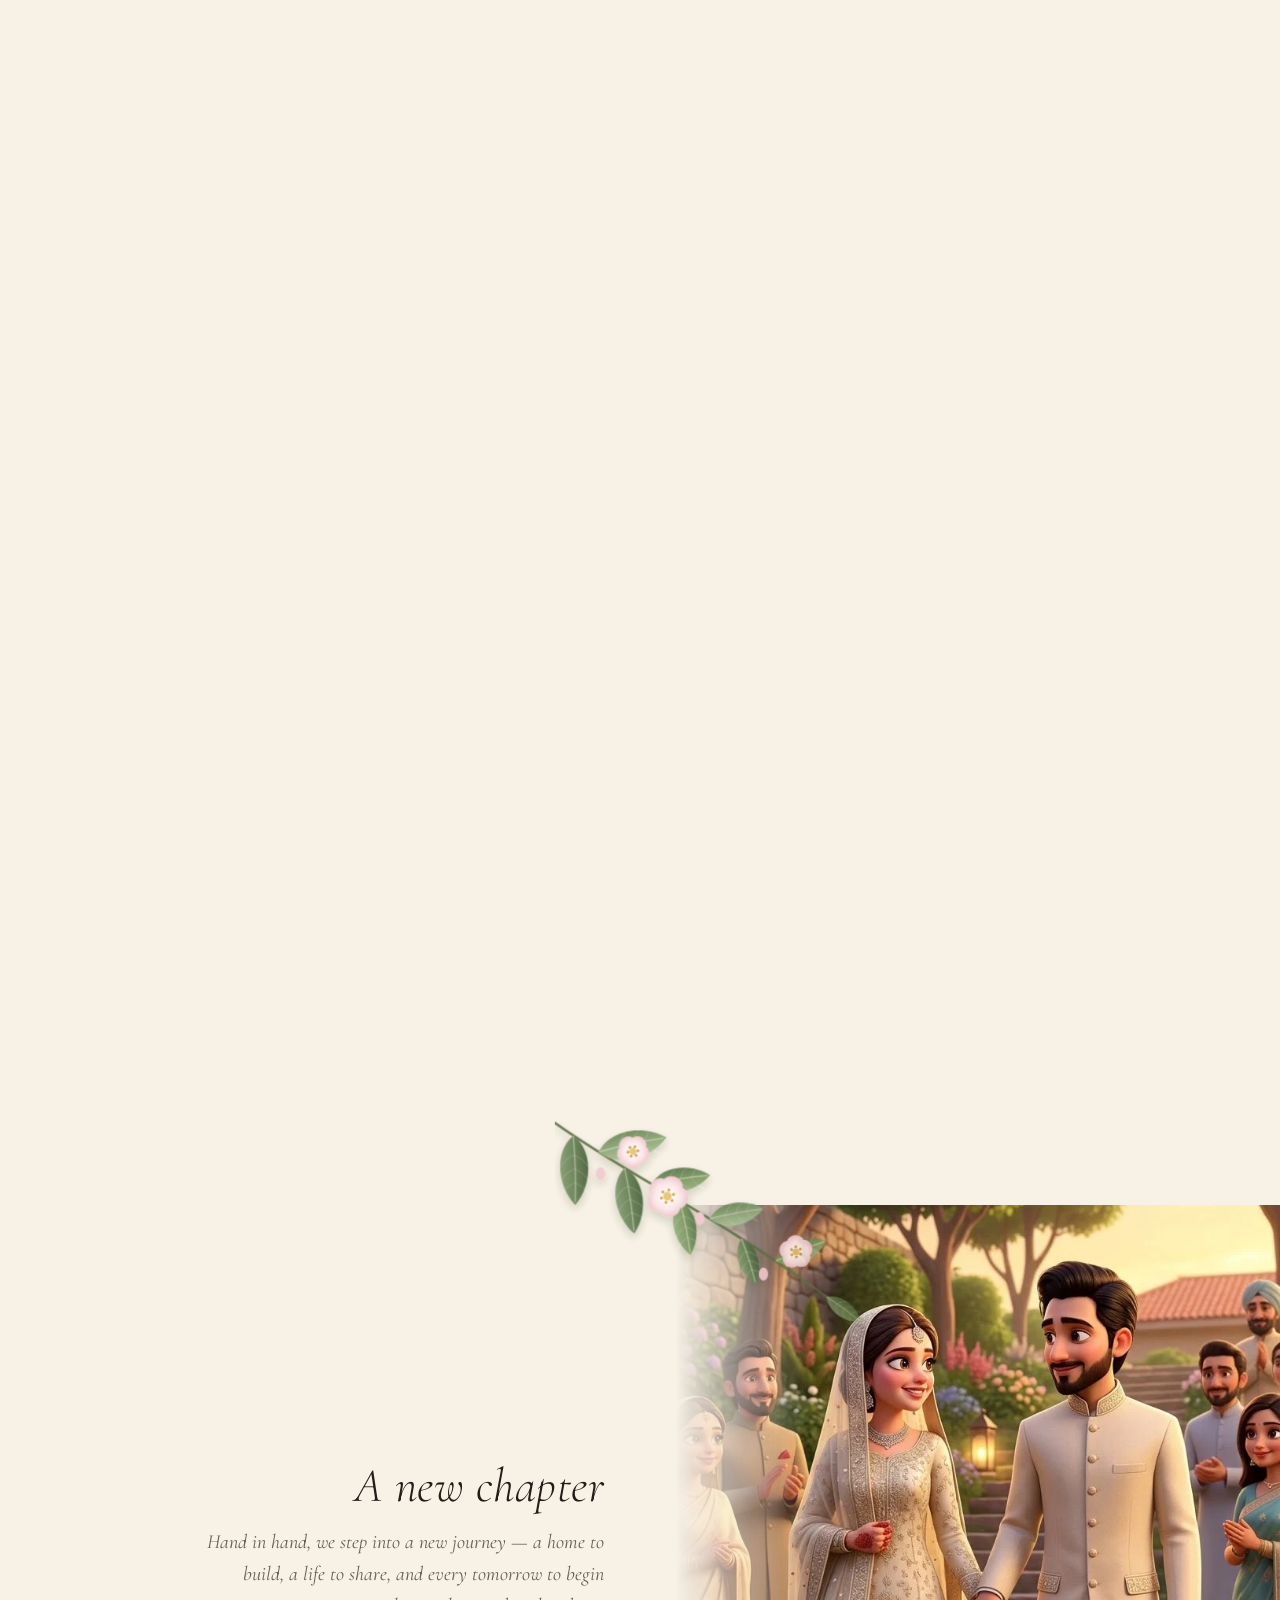
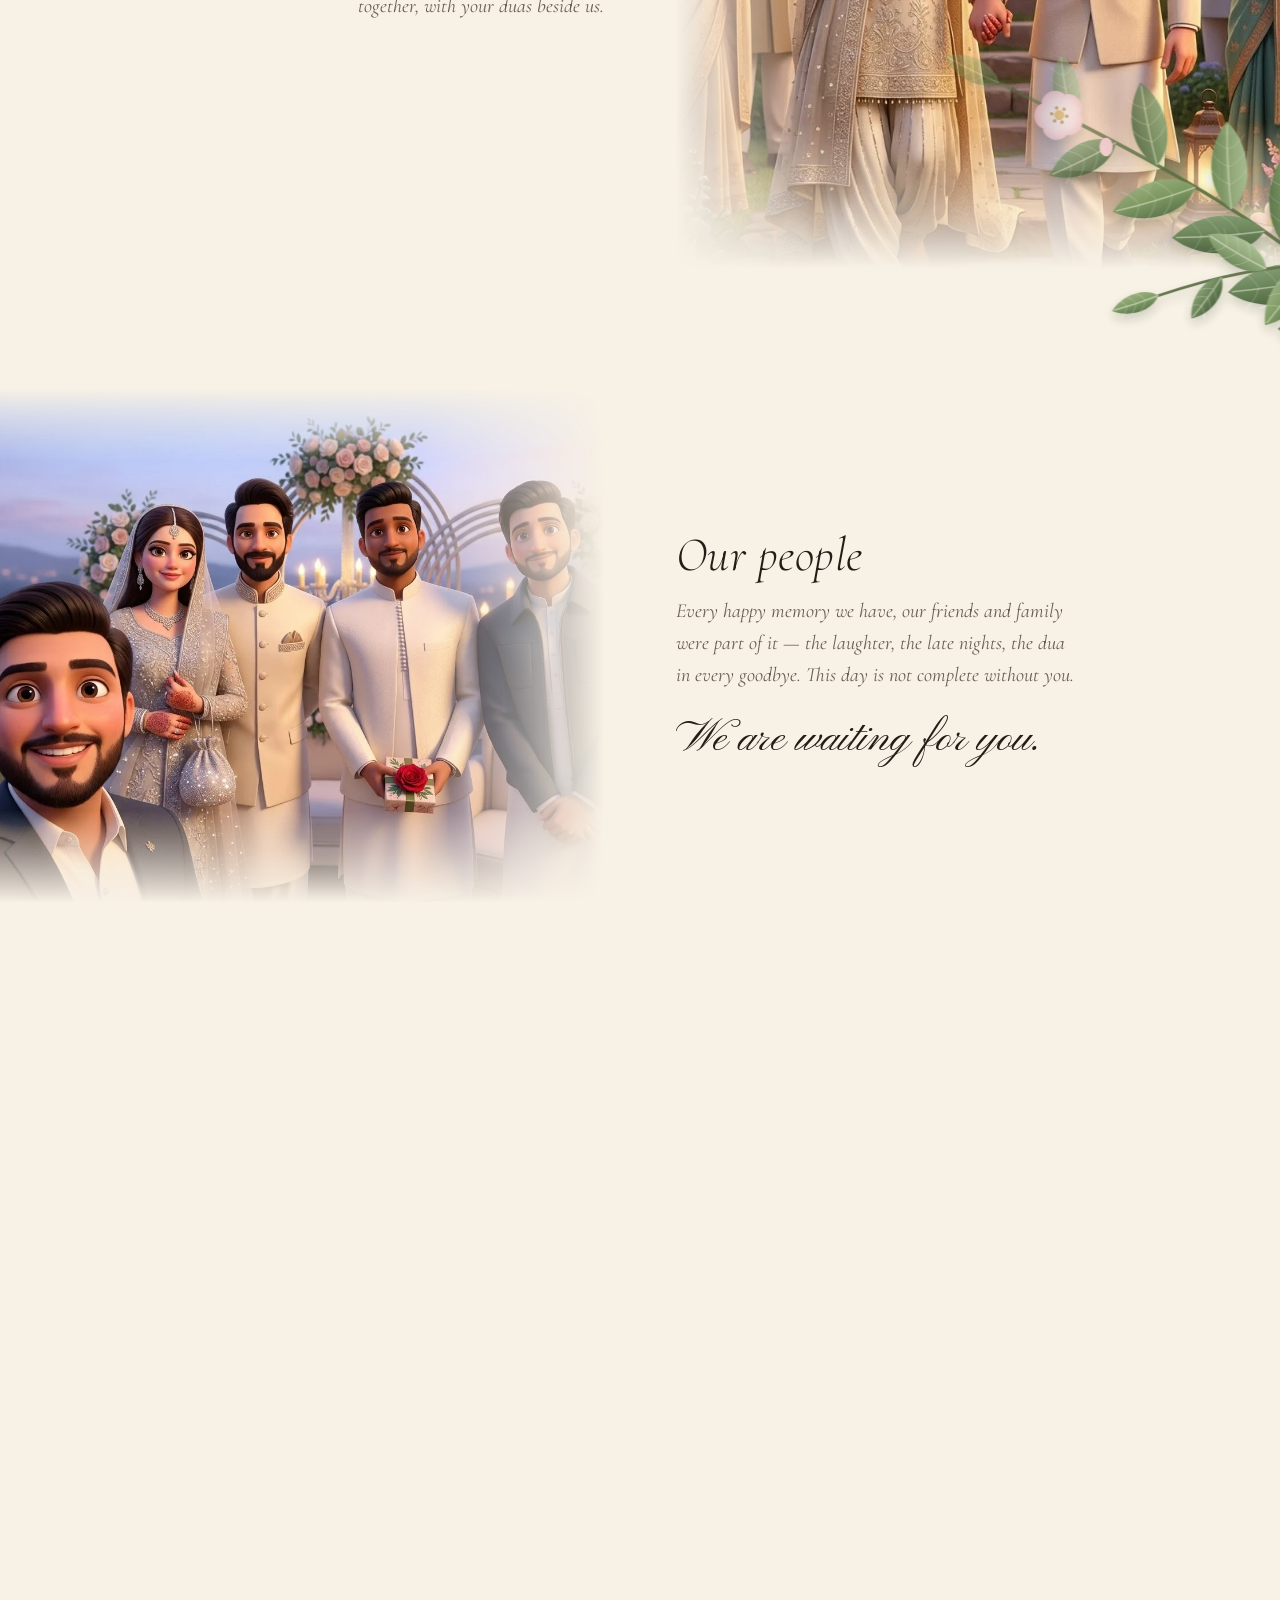
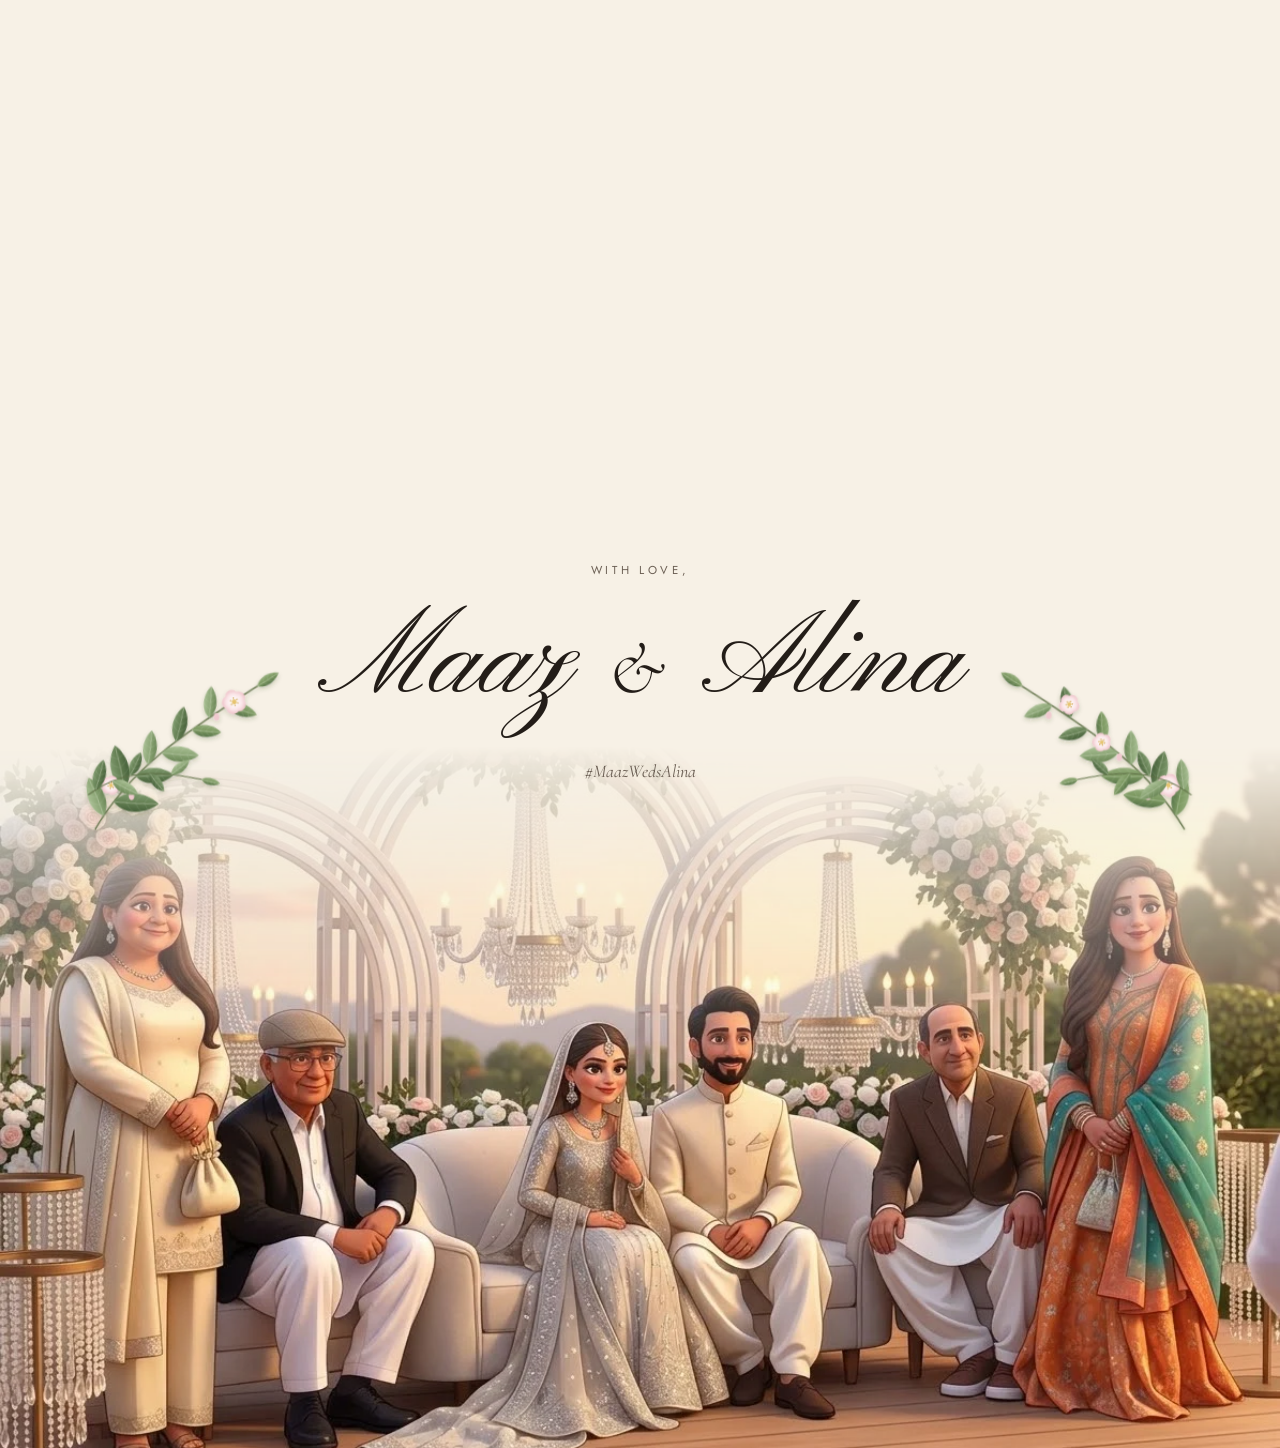
==== commit 71f604e9: "Preview cards: slightly smaller names, larger date line Co-Authored-By: Claude Opus 5.5 <noreply@ant" ====
--- a/index.html
+++ b/index.html
@@ -10,7 +10,7 @@
   <meta property="og:url" content="https://maaz-alina.vercel.app/">
   <meta property="og:title" content="Maaz &amp; Alina · You are invited">
   <meta property="og:description" content="Wedding Ceremony · Tuesday 01 December &amp; Walima Reception · Thursday 03 December 2026. Tap to open your invitation.">
-  <meta property="og:image" content="https://maaz-alina.vercel.app/assets/img/og.jpg?v=5">
+  <meta property="og:image" content="https://maaz-alina.vercel.app/assets/img/og.jpg?v=6">
   <meta property="og:image:type" content="image/jpeg">
   <meta property="og:image:width" content="1200">
   <meta property="og:image:height" content="630">
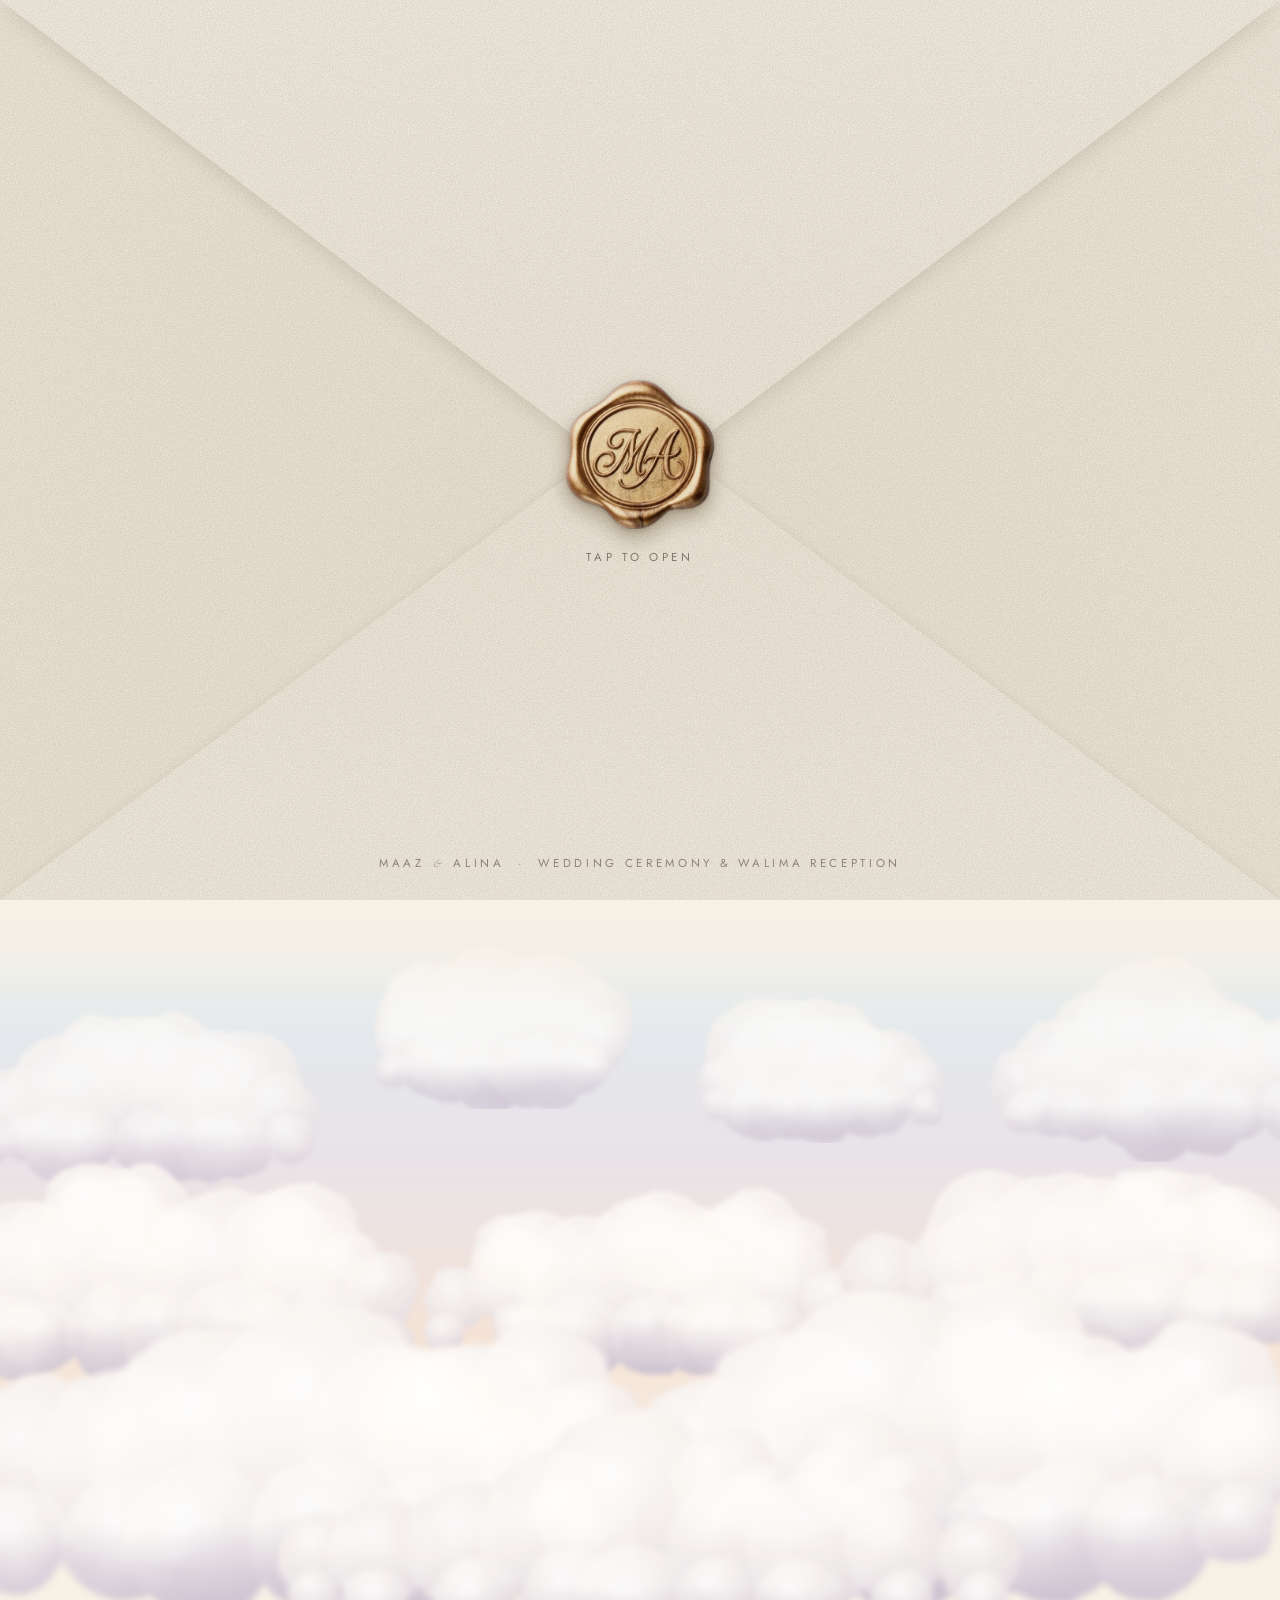
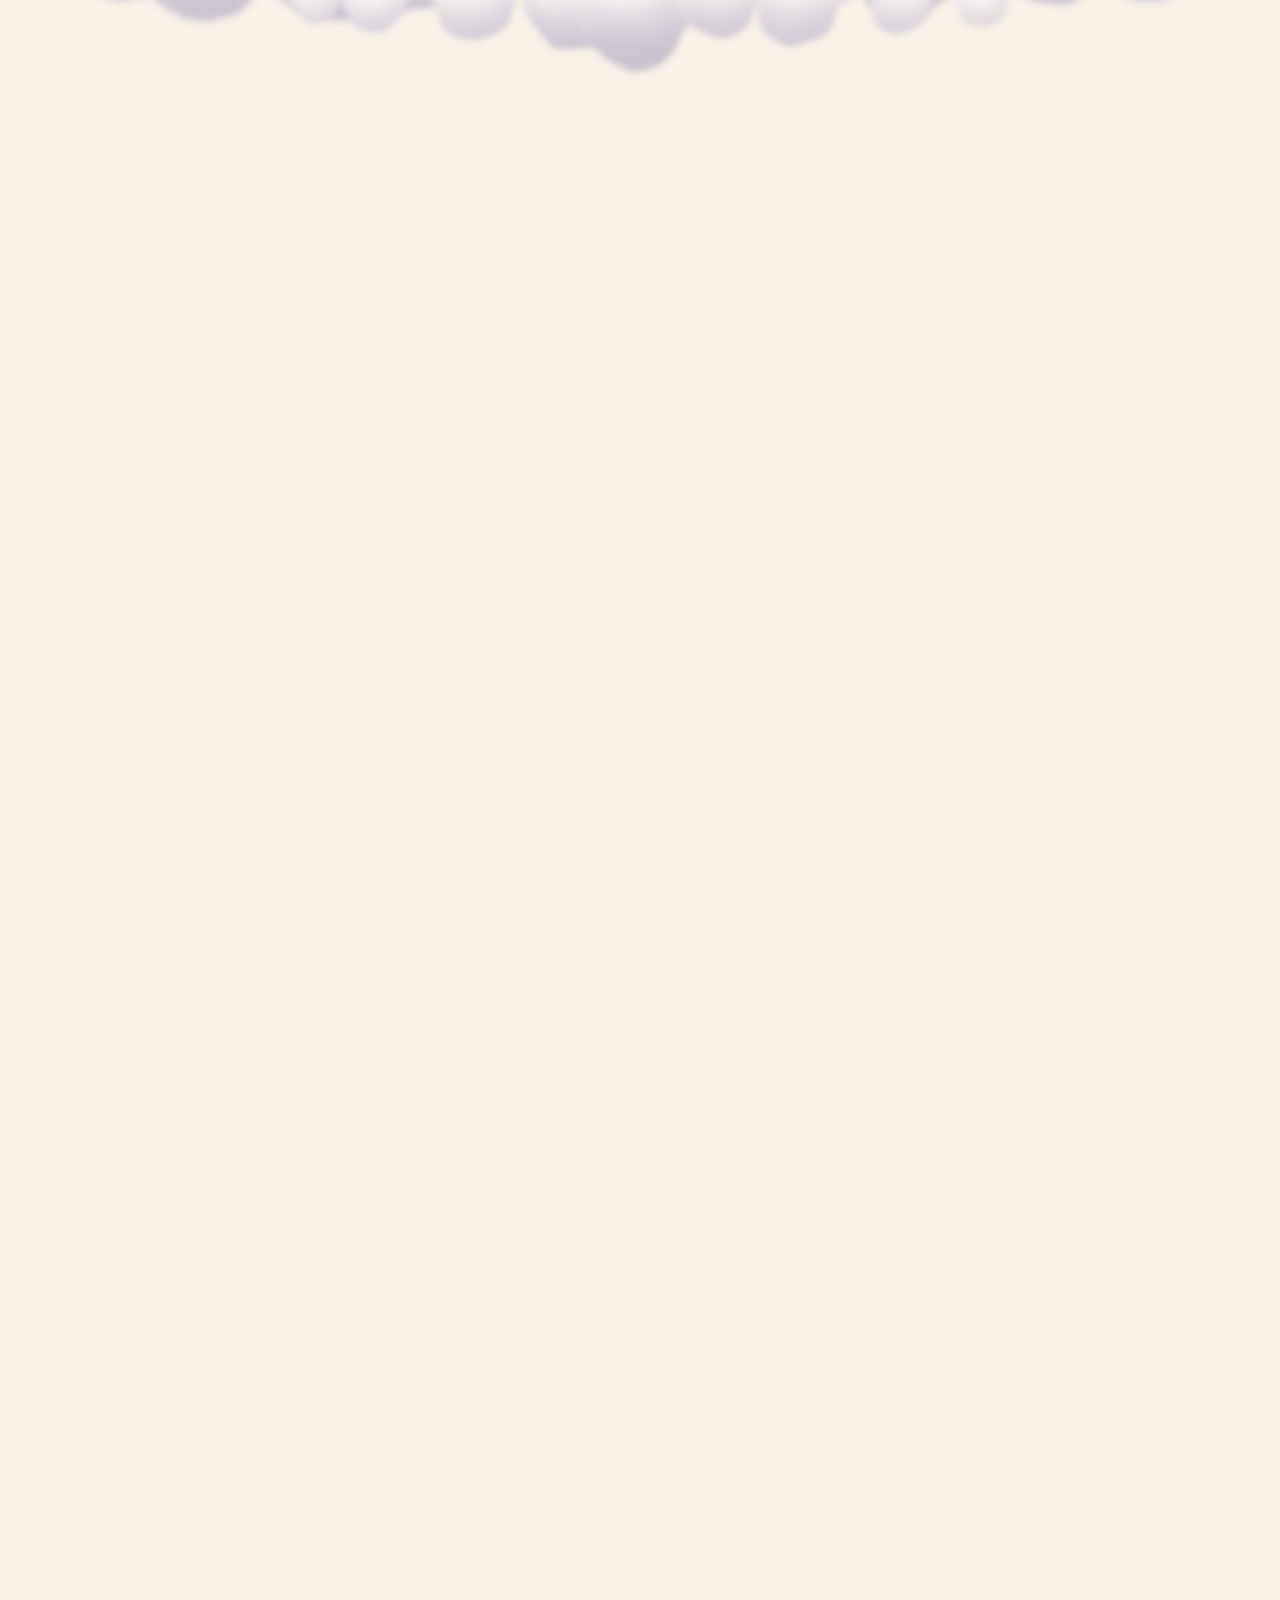
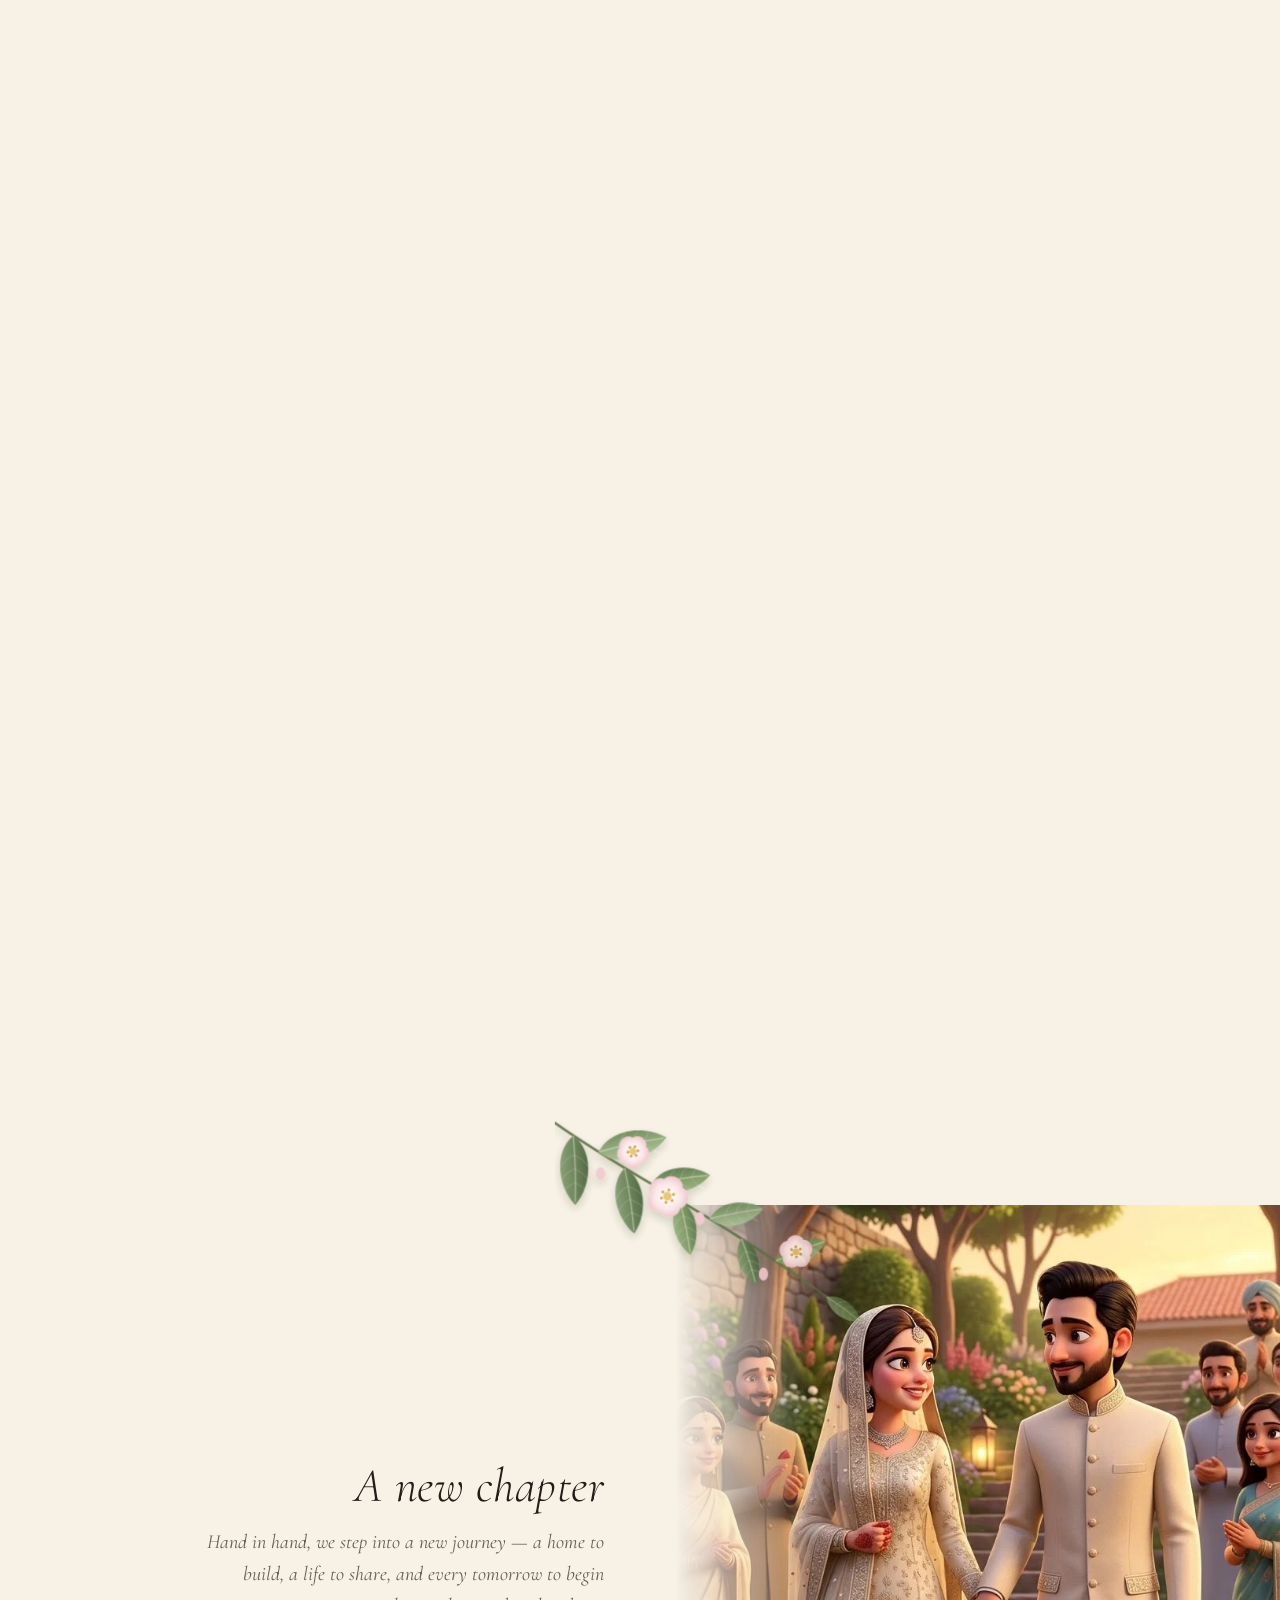
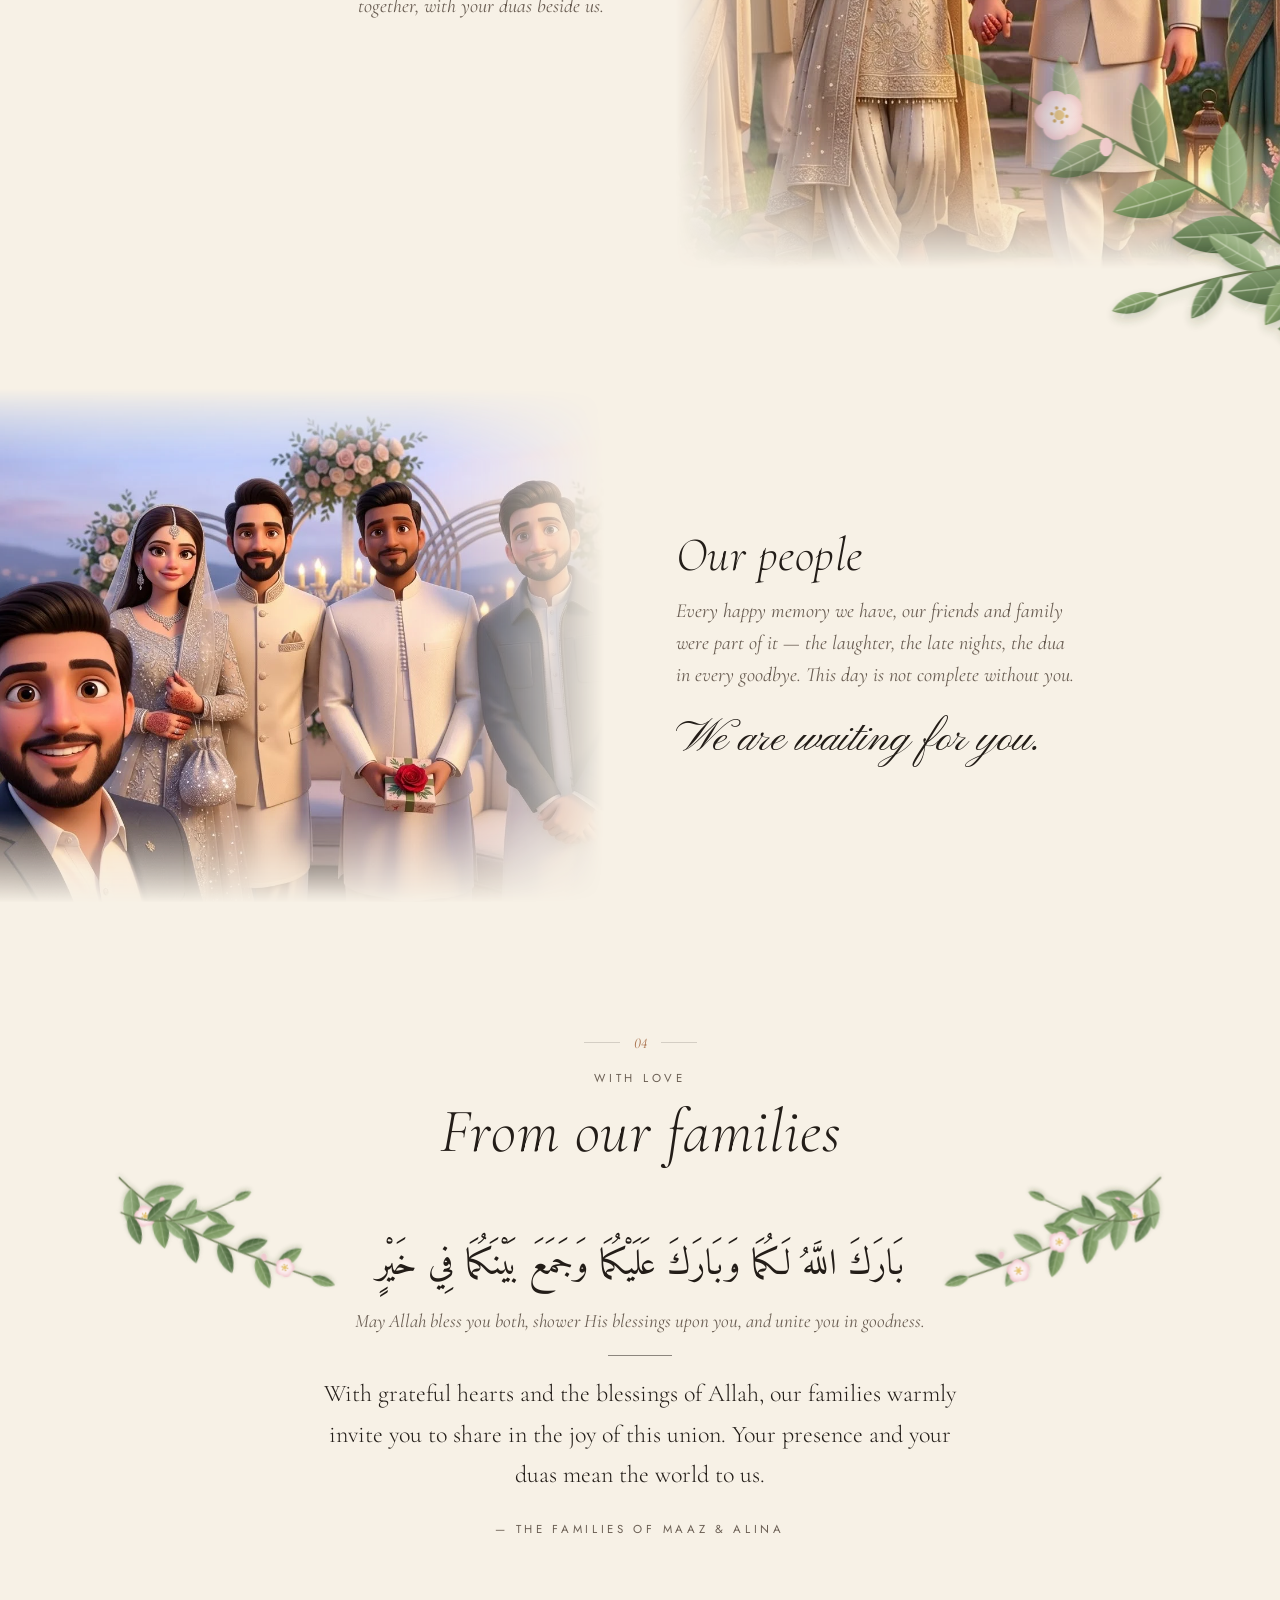
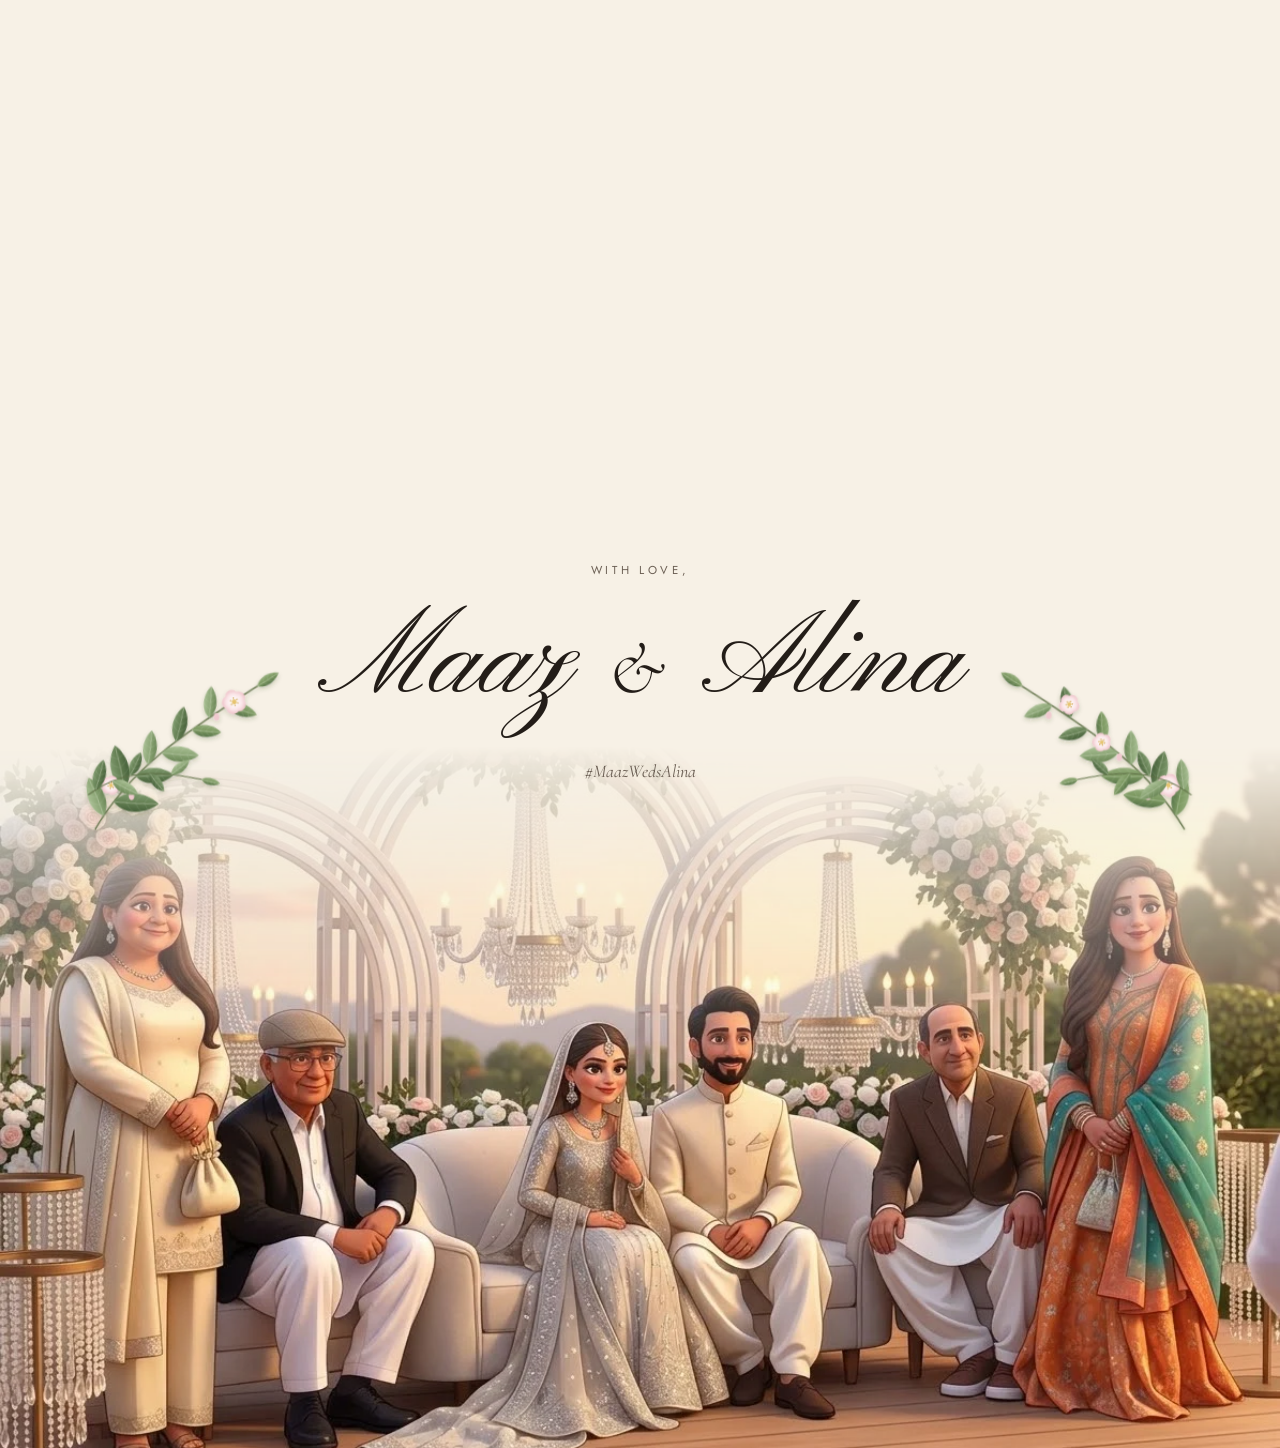
==== commit 23d40dcd: "Faint leafy branch in the corner of the preview cards Co-Authored-By: Claude Opus 5.5 <noreply@anthr" ====
--- a/index.html
+++ b/index.html
@@ -10,7 +10,7 @@
   <meta property="og:url" content="https://maaz-alina.vercel.app/">
   <meta property="og:title" content="Maaz &amp; Alina · You are invited">
   <meta property="og:description" content="Wedding Ceremony · Tuesday 01 December &amp; Walima Reception · Thursday 03 December 2026. Tap to open your invitation.">
-  <meta property="og:image" content="https://maaz-alina.vercel.app/assets/img/og.jpg?v=6">
+  <meta property="og:image" content="https://maaz-alina.vercel.app/assets/img/og.jpg?v=7">
   <meta property="og:image:type" content="image/jpeg">
   <meta property="og:image:width" content="1200">
   <meta property="og:image:height" content="630">
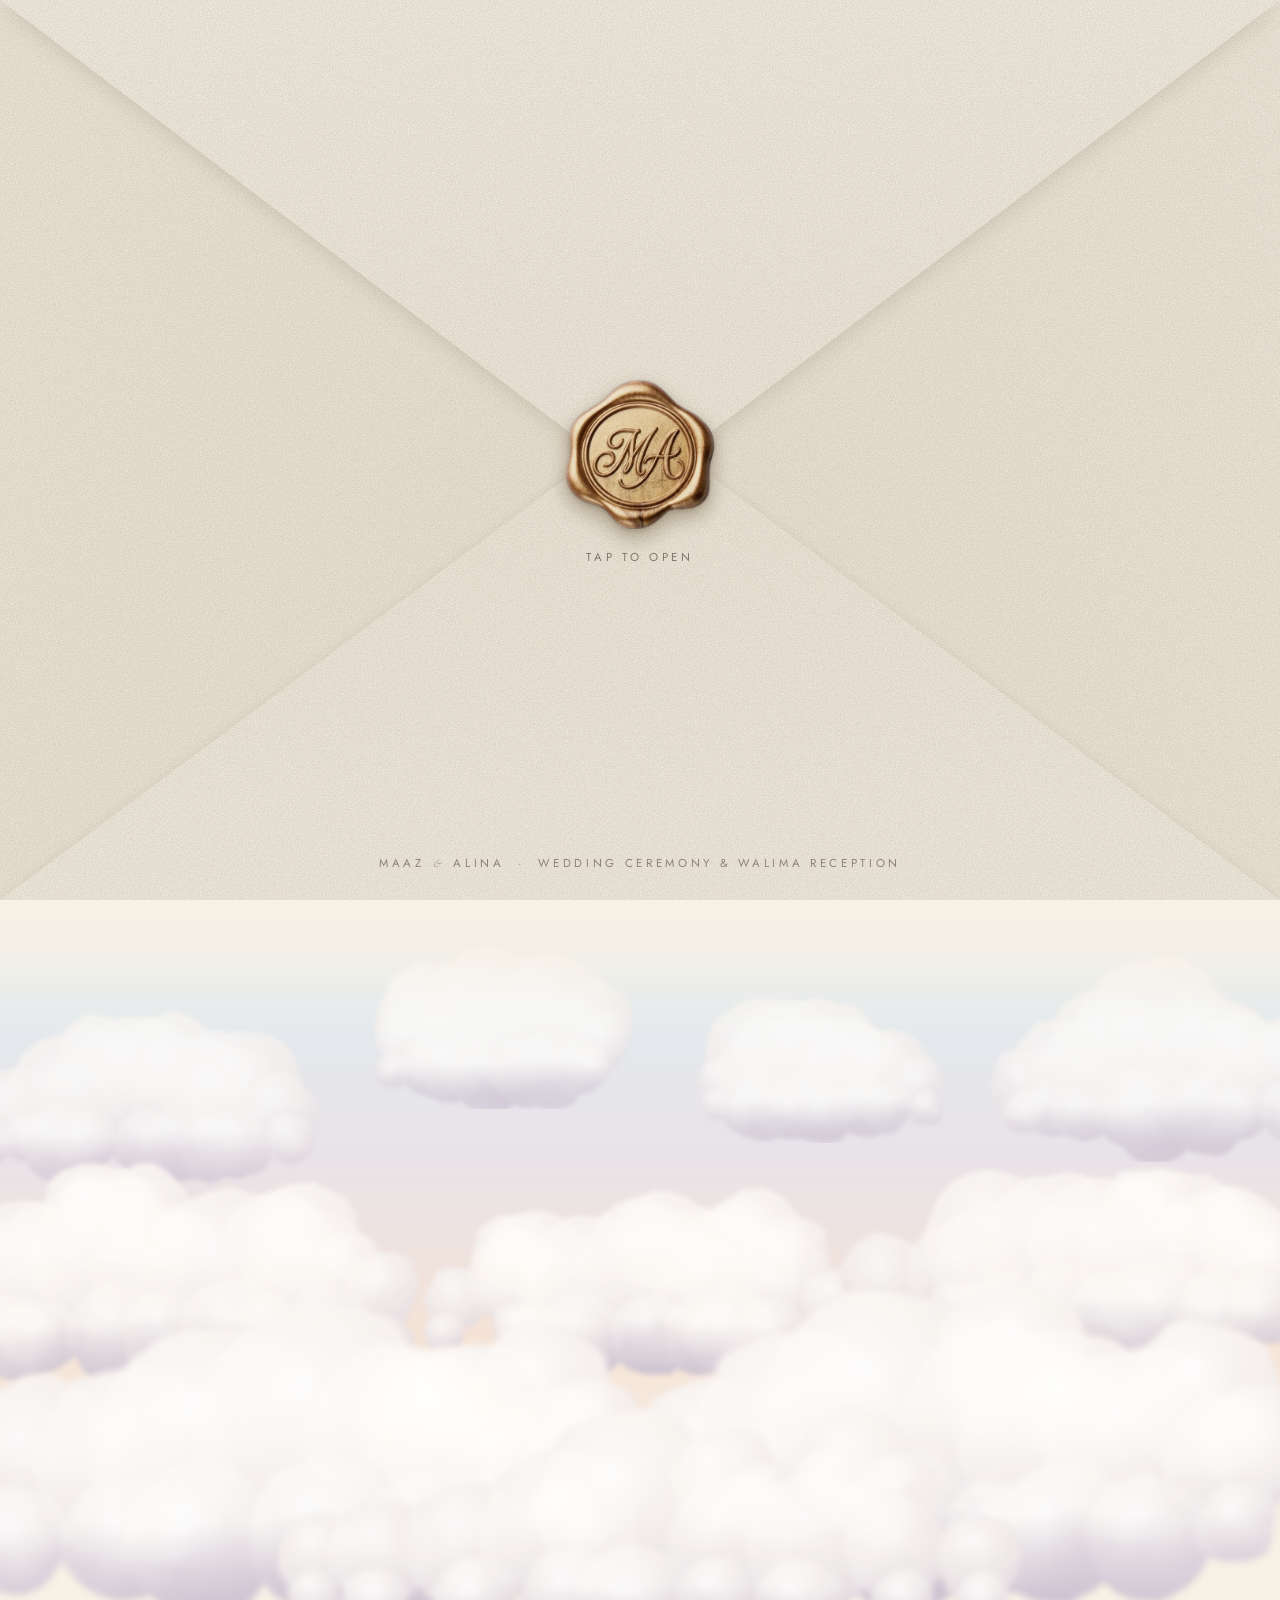
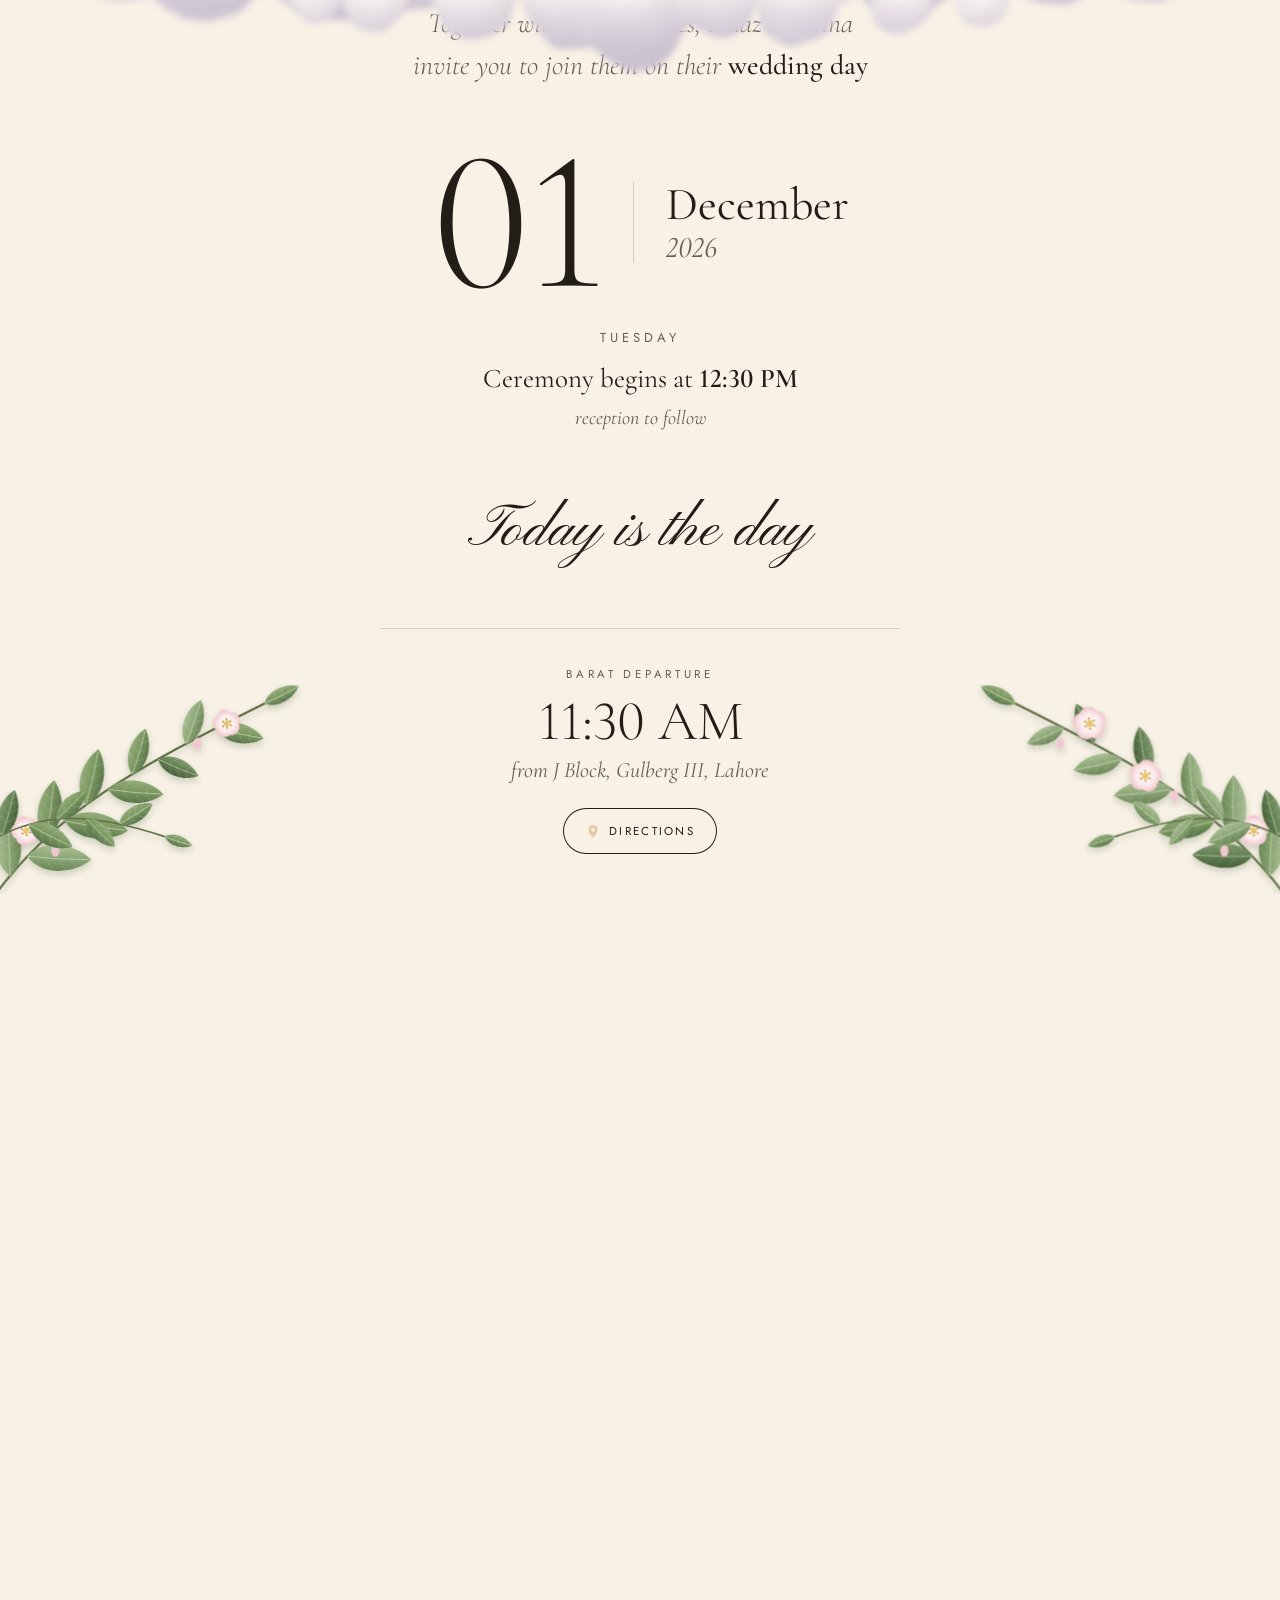
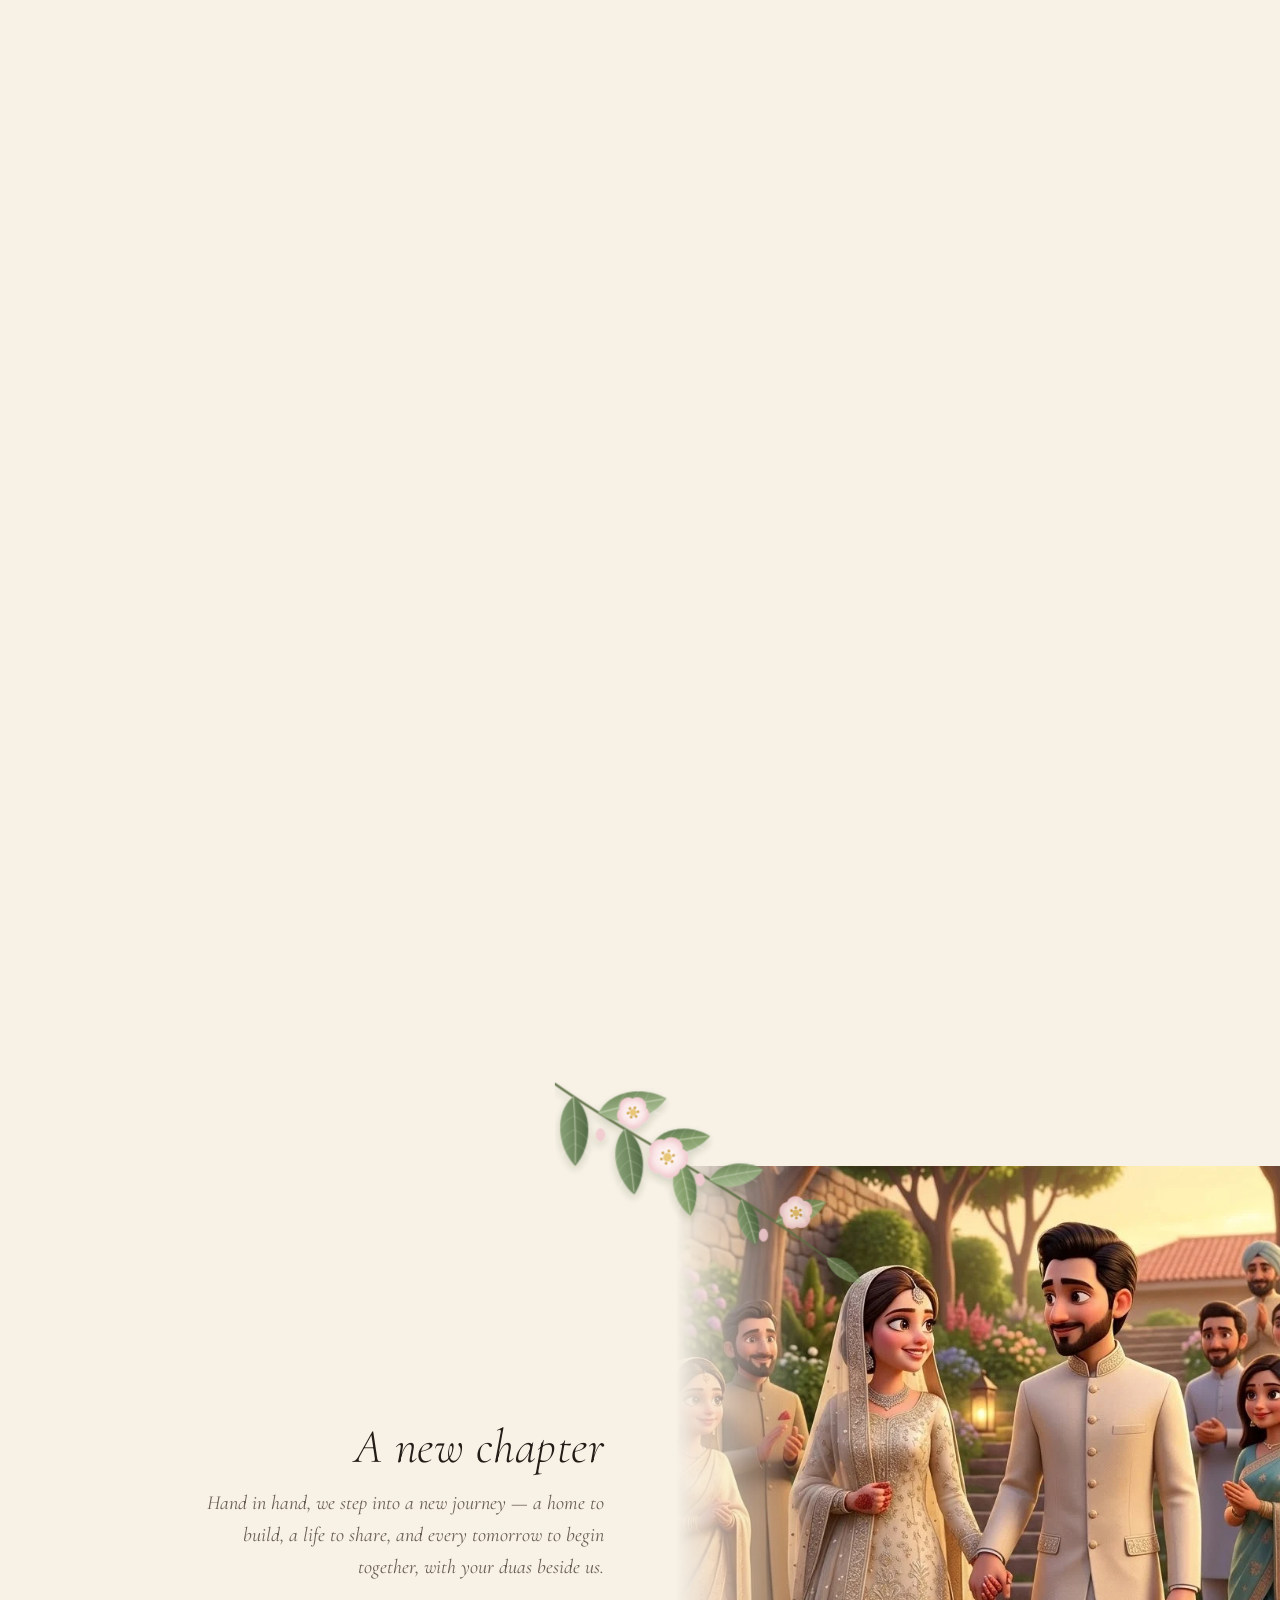
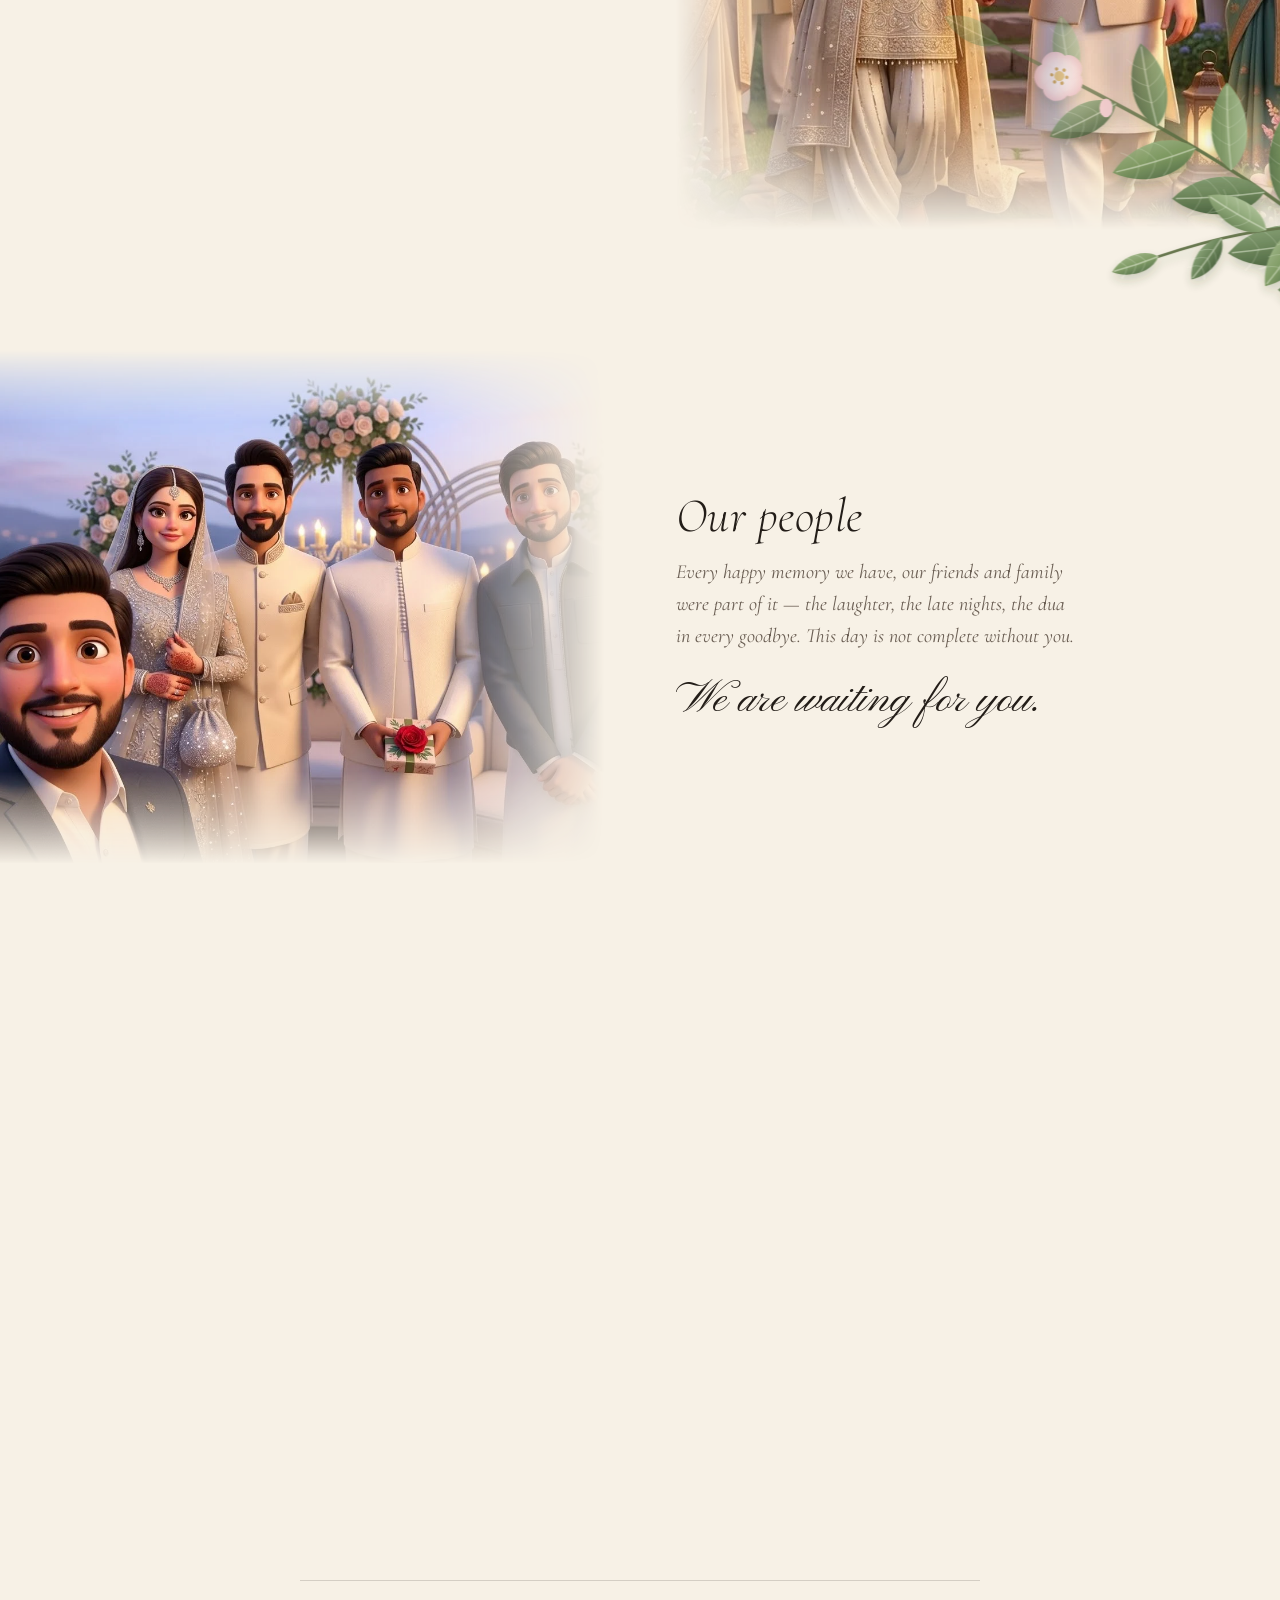
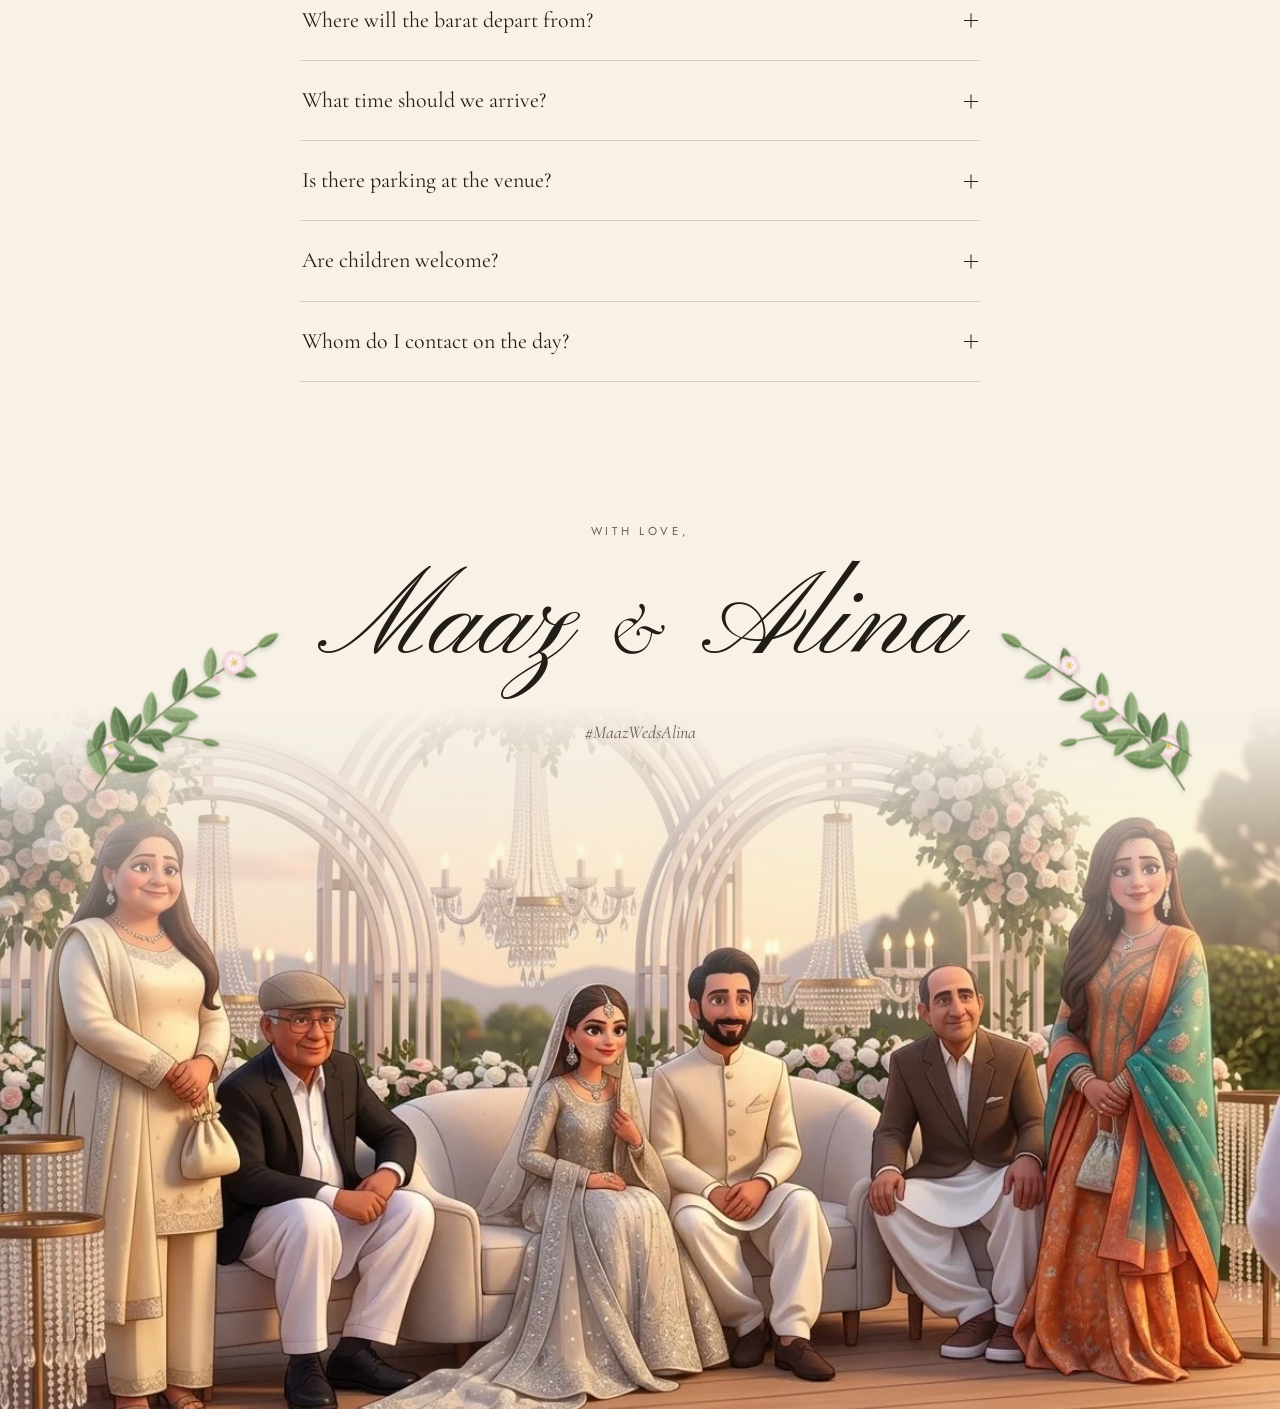
==== commit f5550f36: "Lighter music generation on load The built-in piano is rendered at 22 kHz (its tone is softened abov" ====
--- a/index.html
+++ b/index.html
@@ -23,7 +23,7 @@
   <link rel="preconnect" href="https://fonts.googleapis.com">
   <link rel="preconnect" href="https://fonts.gstatic.com" crossorigin>
   <link href="https://fonts.googleapis.com/css2?family=Amiri&family=Cormorant+Garamond:ital,wght@0,300;0,400;0,500;0,600;1,400&family=Jost:wght@300;400&family=Noto+Nastaliq+Urdu:wght@400;500&family=Pinyon+Script&display=swap" rel="stylesheet">
-  <link rel="stylesheet" href="assets/css/style.css?v=20261103032117">
+  <link rel="stylesheet" href="assets/css/style.css?v=20261103032835">
 </head>
 <body data-mode="both" class="is-locked">
   <svg class="defs" aria-hidden="true" width="0" height="0">
@@ -65,7 +65,7 @@
   <audio id="bgm" loop preload="none"></audio>
 
   <script>window.BASE = '';</script>
-  <script src="assets/js/content.js?v=20261103032117"></script>
-  <script src="assets/js/main.js?v=20261103032117"></script>
+  <script src="assets/js/content.js?v=20261103032835"></script>
+  <script src="assets/js/main.js?v=20261103032835"></script>
 </body>
 </html>
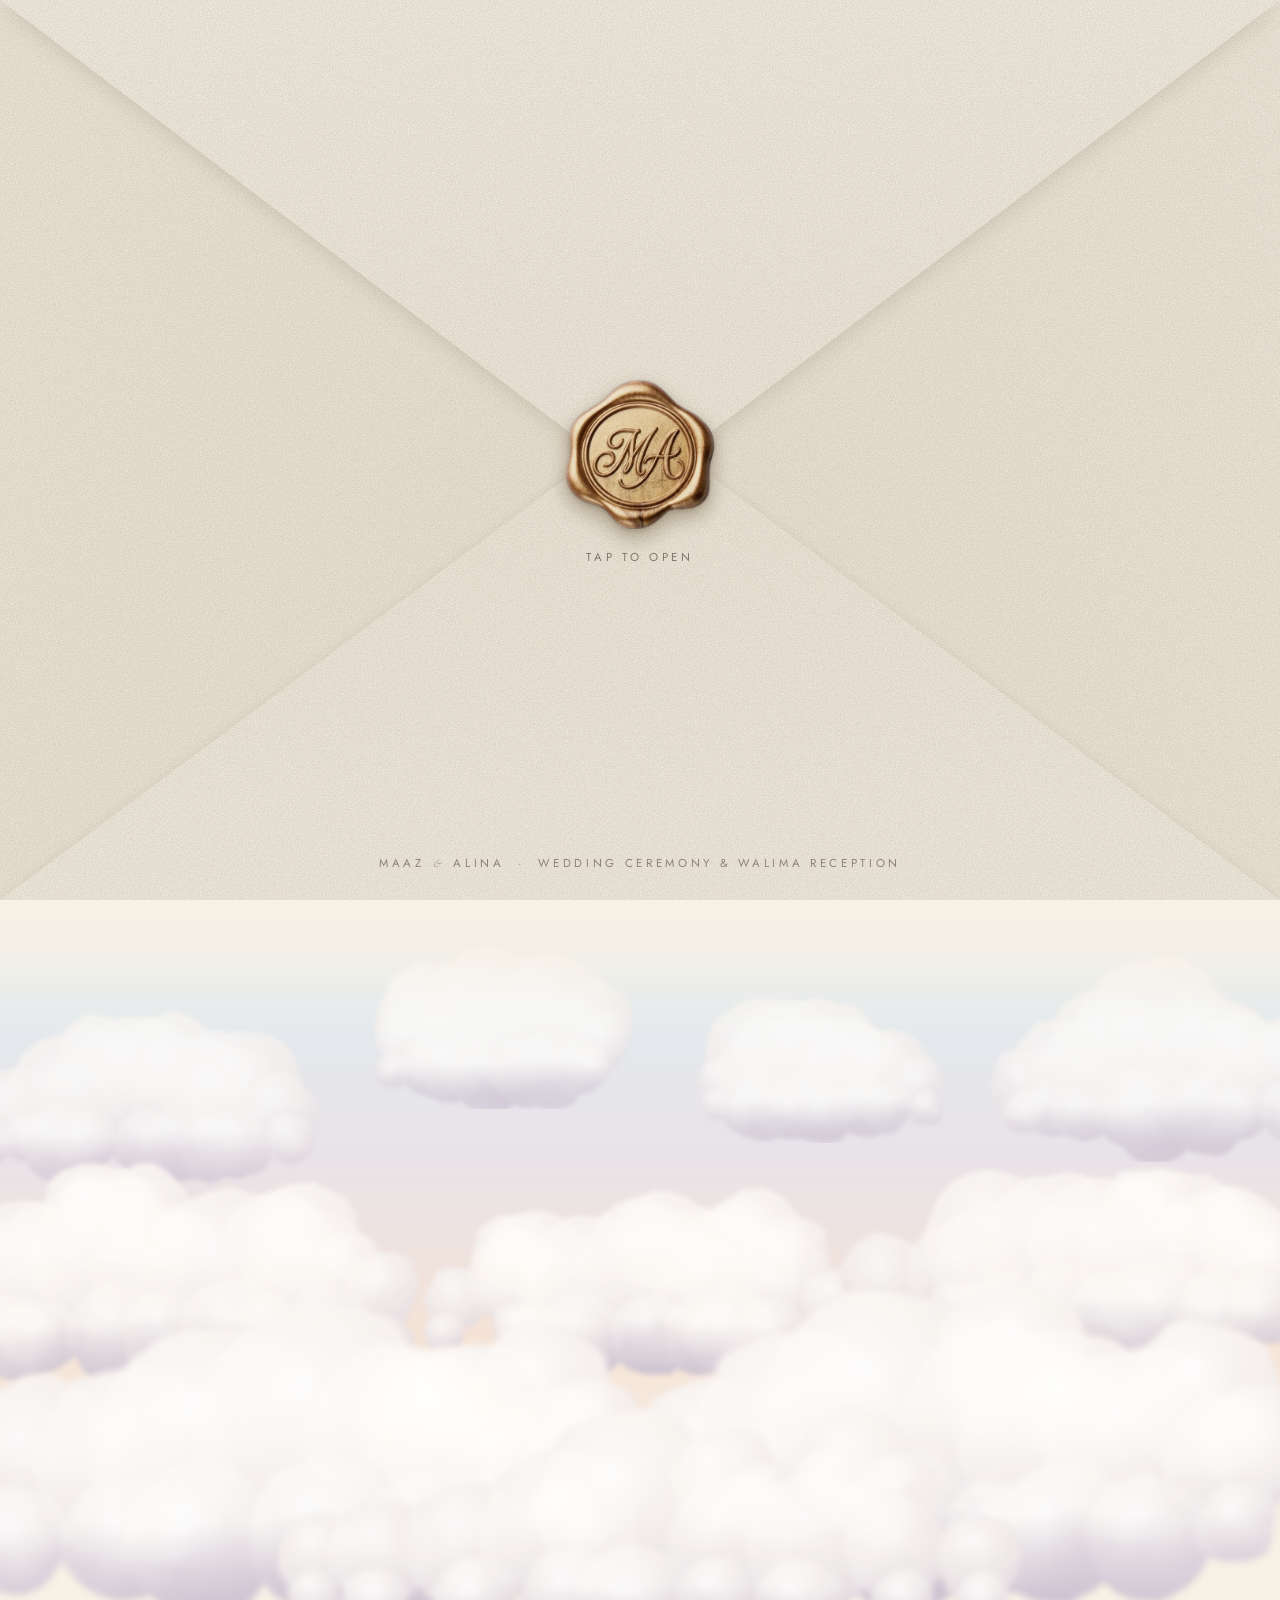
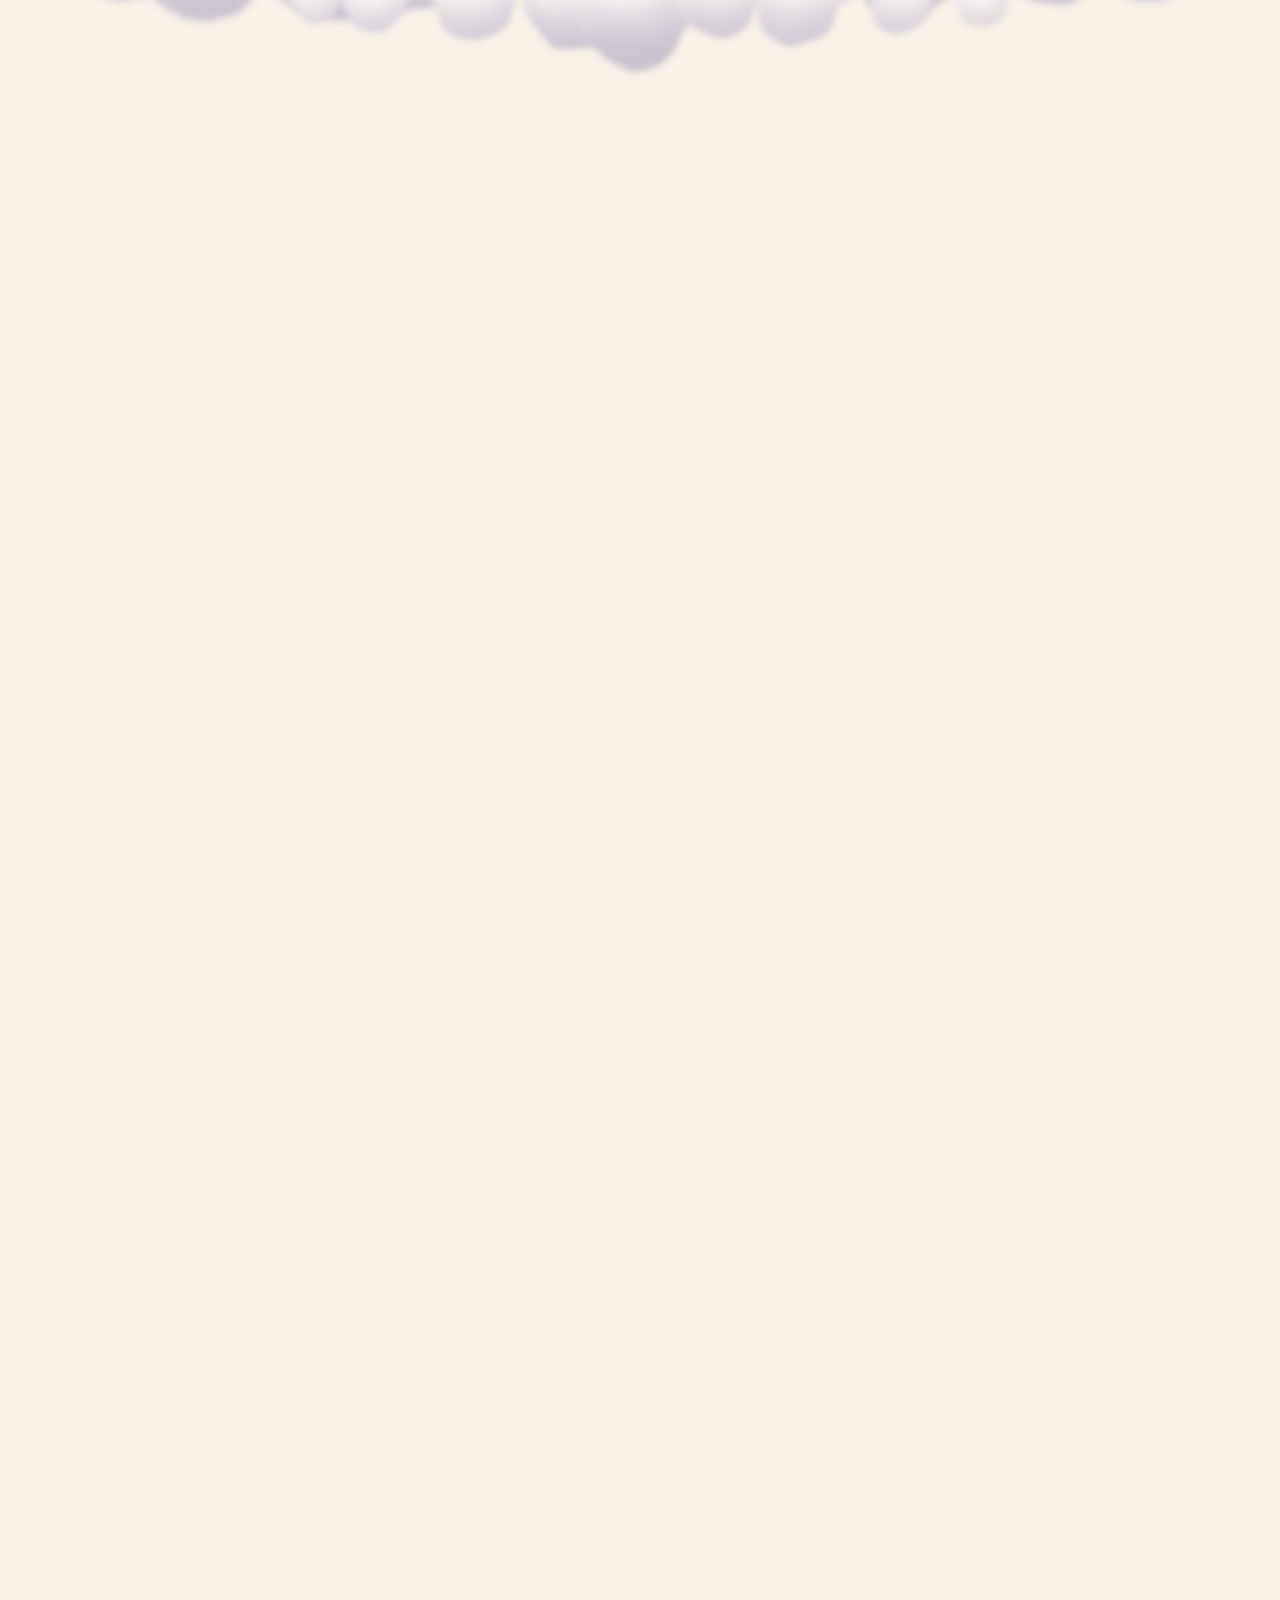
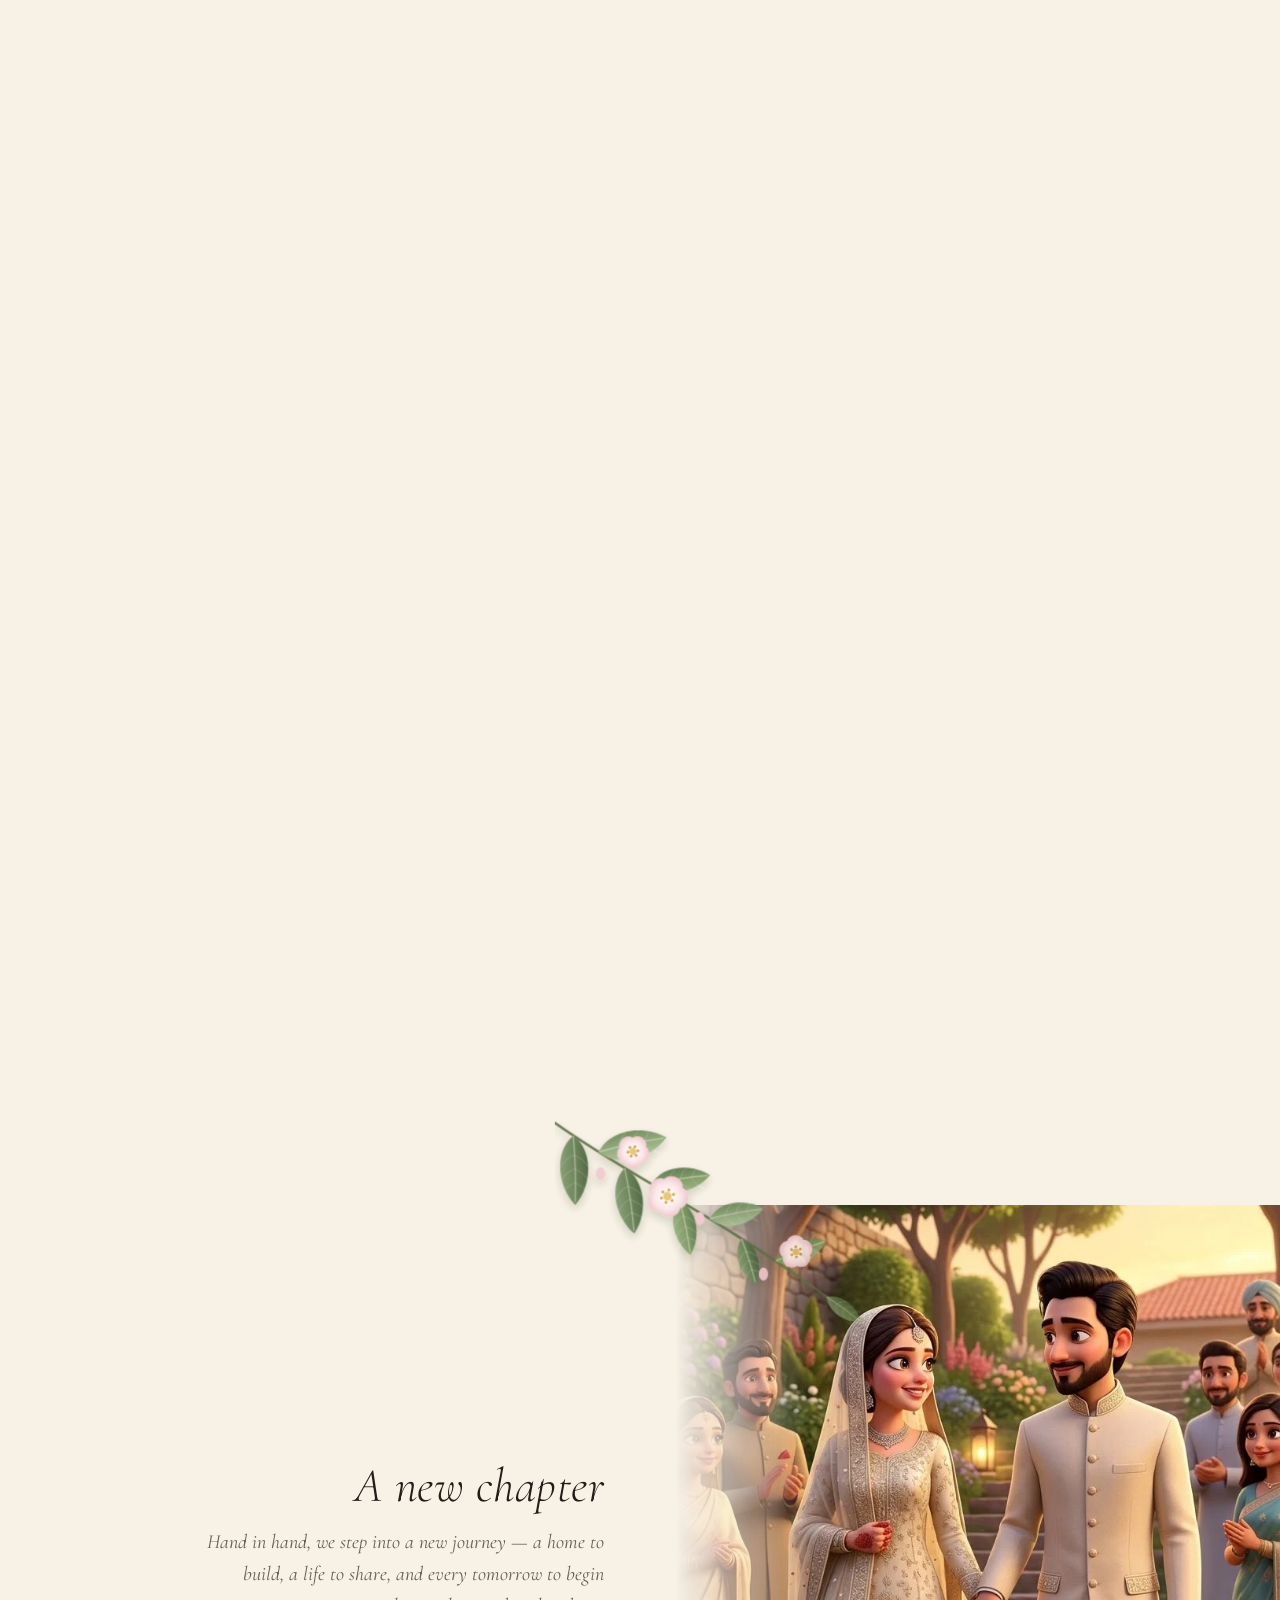
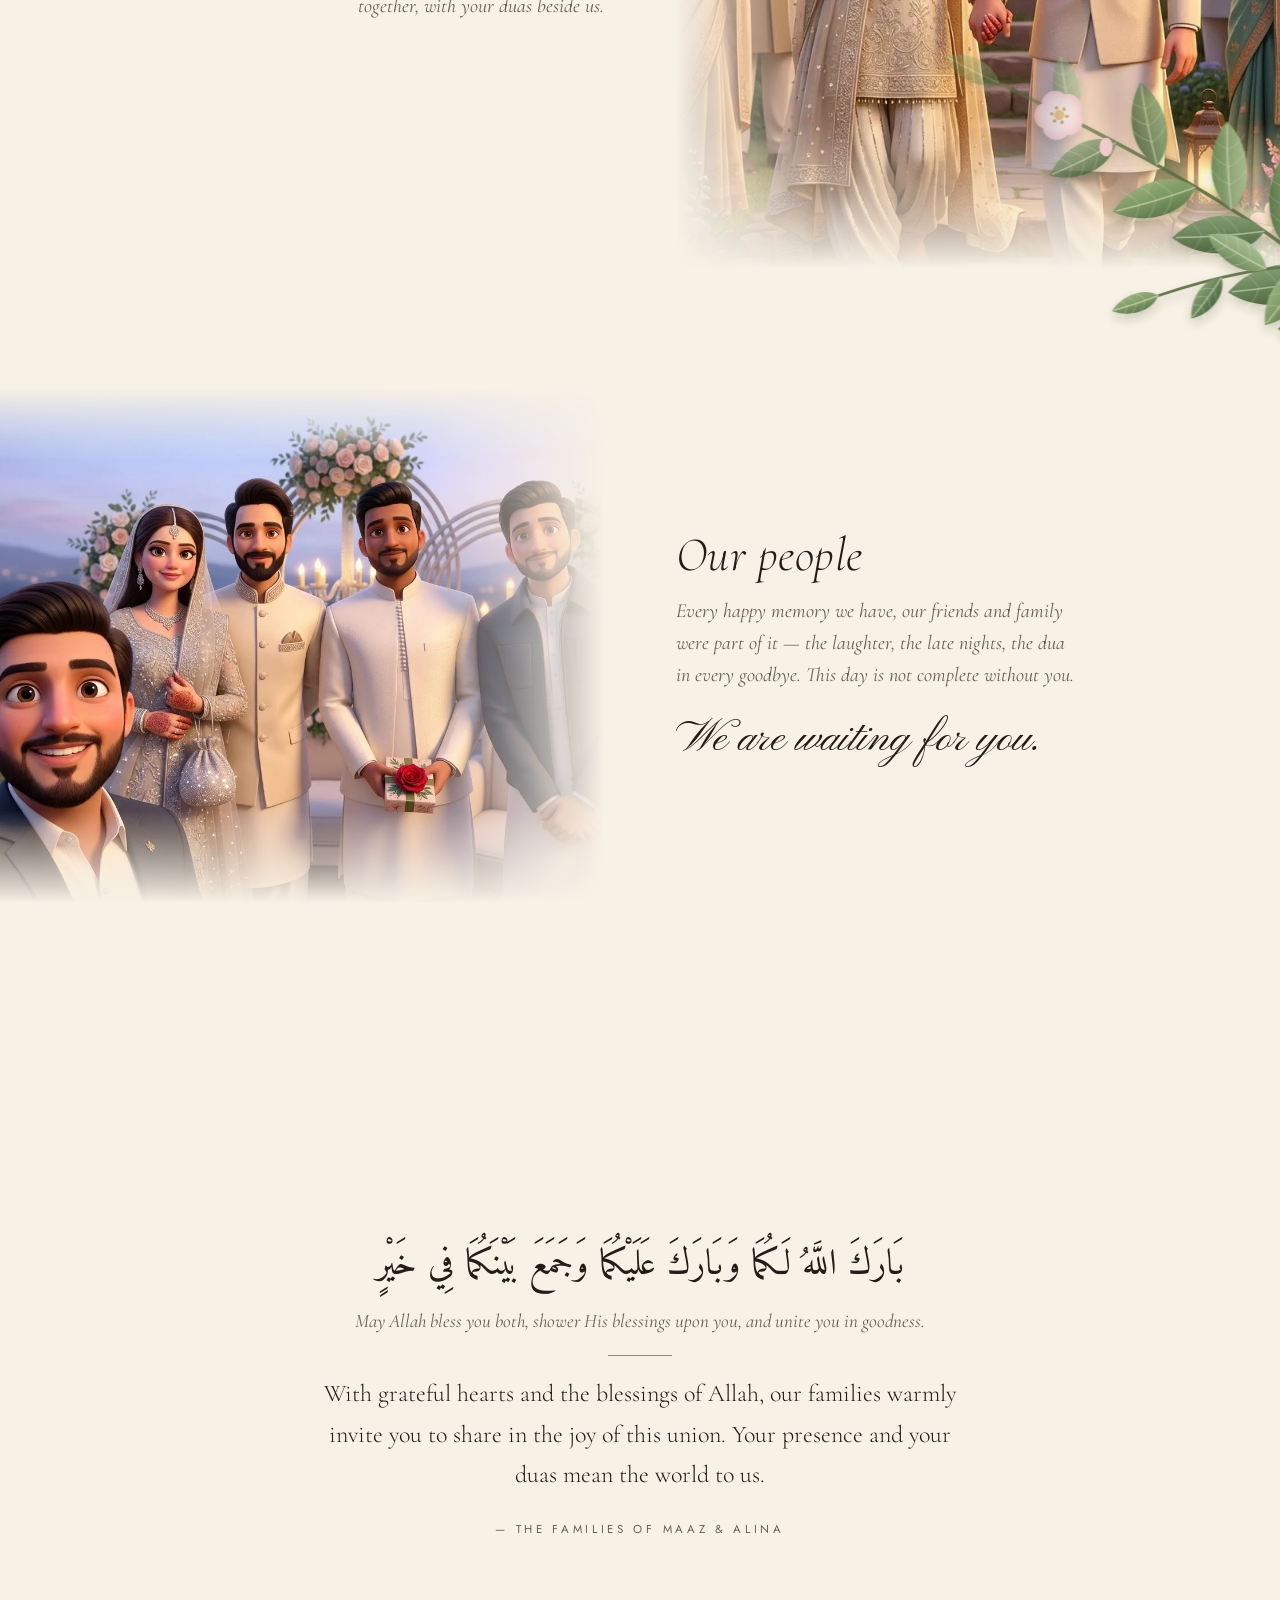
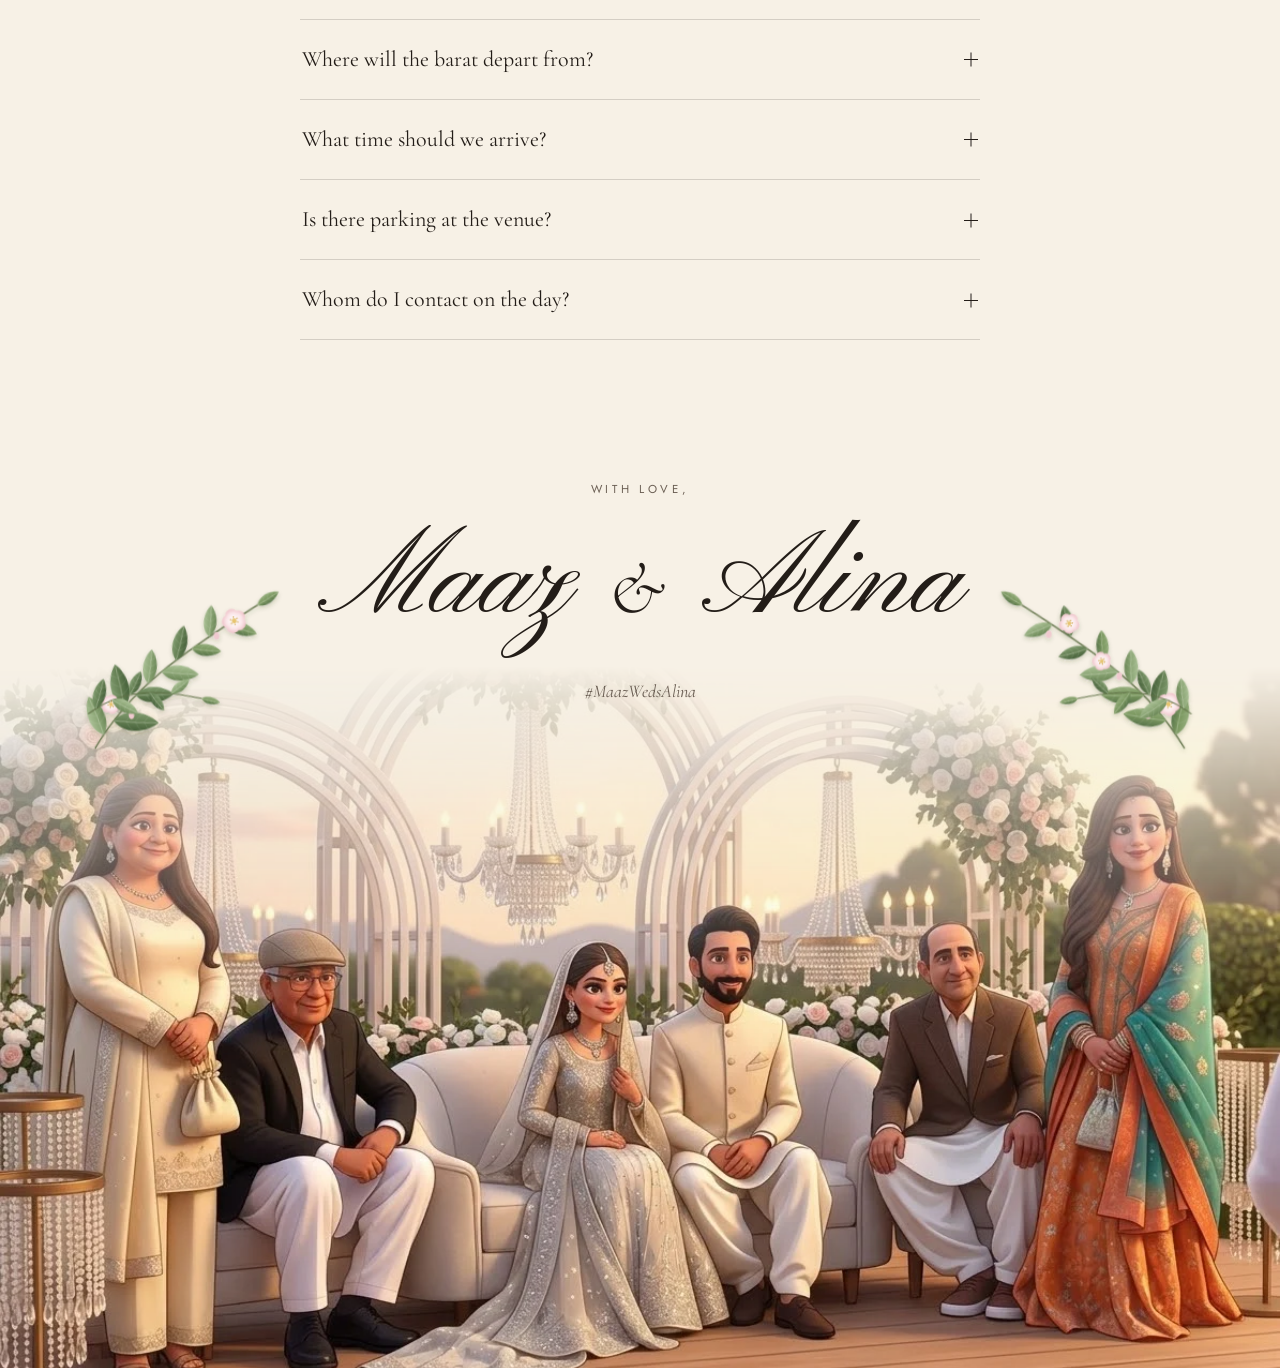
==== commit c80747cb: "Remove the children question from the FAQ Co-Authored-By: Claude Opus 5.5 <noreply@anthropic.com>" ====
--- a/index.html
+++ b/index.html
@@ -23,7 +23,7 @@
   <link rel="preconnect" href="https://fonts.googleapis.com">
   <link rel="preconnect" href="https://fonts.gstatic.com" crossorigin>
   <link href="https://fonts.googleapis.com/css2?family=Amiri&family=Cormorant+Garamond:ital,wght@0,300;0,400;0,500;0,600;1,400&family=Jost:wght@300;400&family=Noto+Nastaliq+Urdu:wght@400;500&family=Pinyon+Script&display=swap" rel="stylesheet">
-  <link rel="stylesheet" href="assets/css/style.css?v=20261103032835">
+  <link rel="stylesheet" href="assets/css/style.css?v=20261109002645">
 </head>
 <body data-mode="both" class="is-locked">
   <svg class="defs" aria-hidden="true" width="0" height="0">
@@ -65,7 +65,7 @@
   <audio id="bgm" loop preload="none"></audio>
 
   <script>window.BASE = '';</script>
-  <script src="assets/js/content.js?v=20261103032835"></script>
-  <script src="assets/js/main.js?v=20261103032835"></script>
+  <script src="assets/js/content.js?v=20261109002645"></script>
+  <script src="assets/js/main.js?v=20261109002645"></script>
 </body>
 </html>
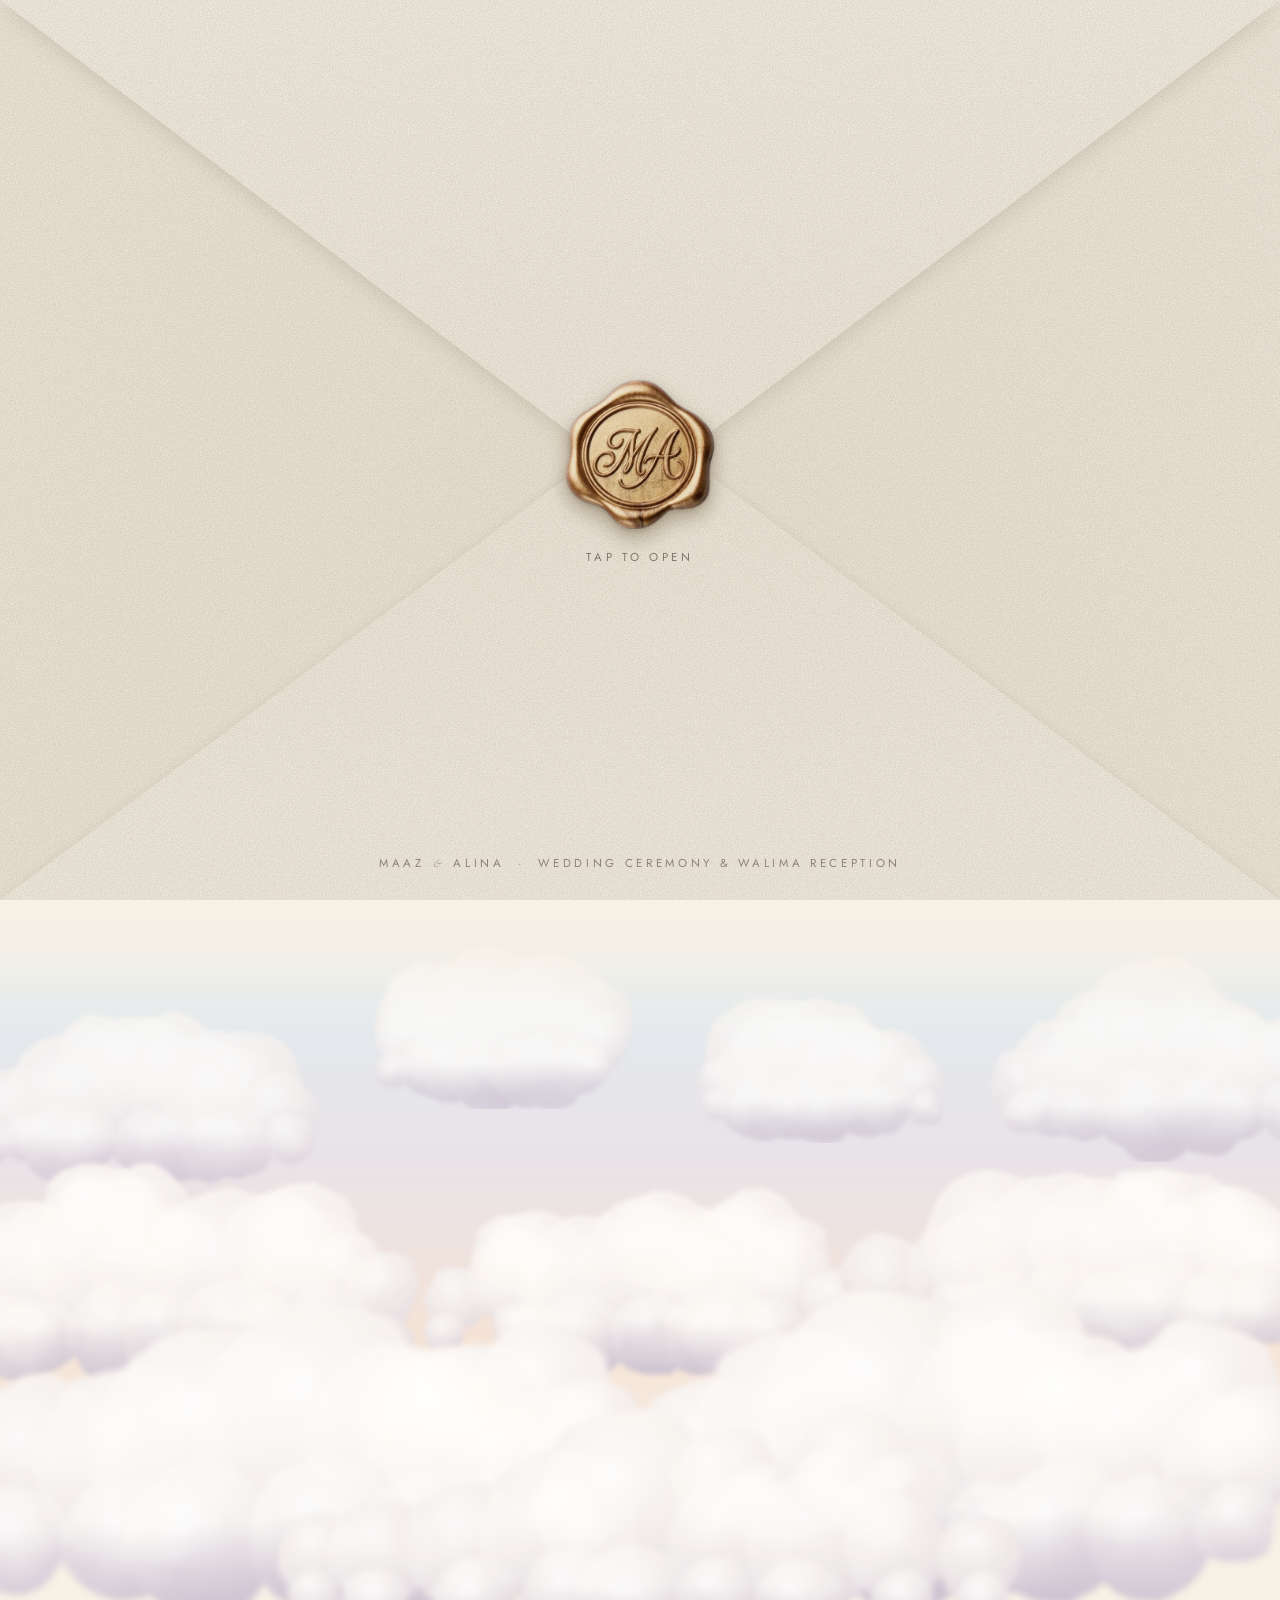
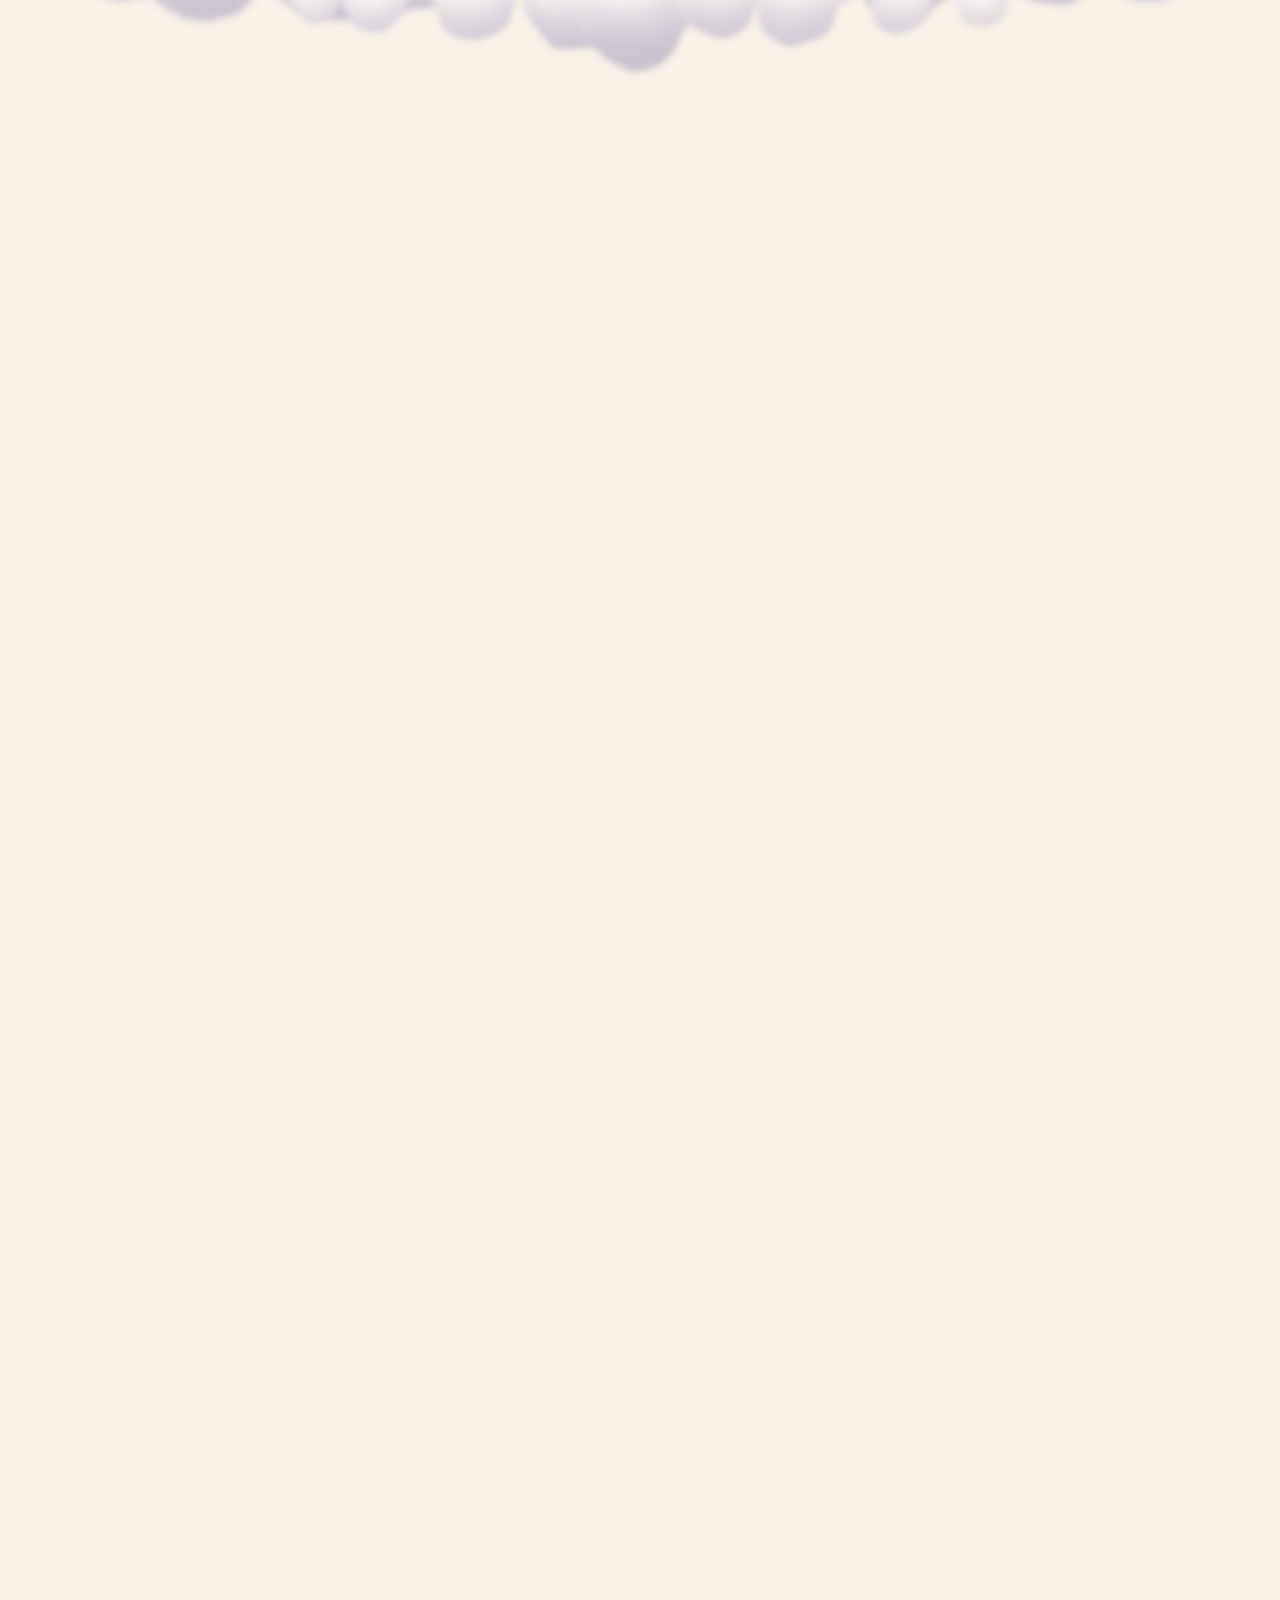
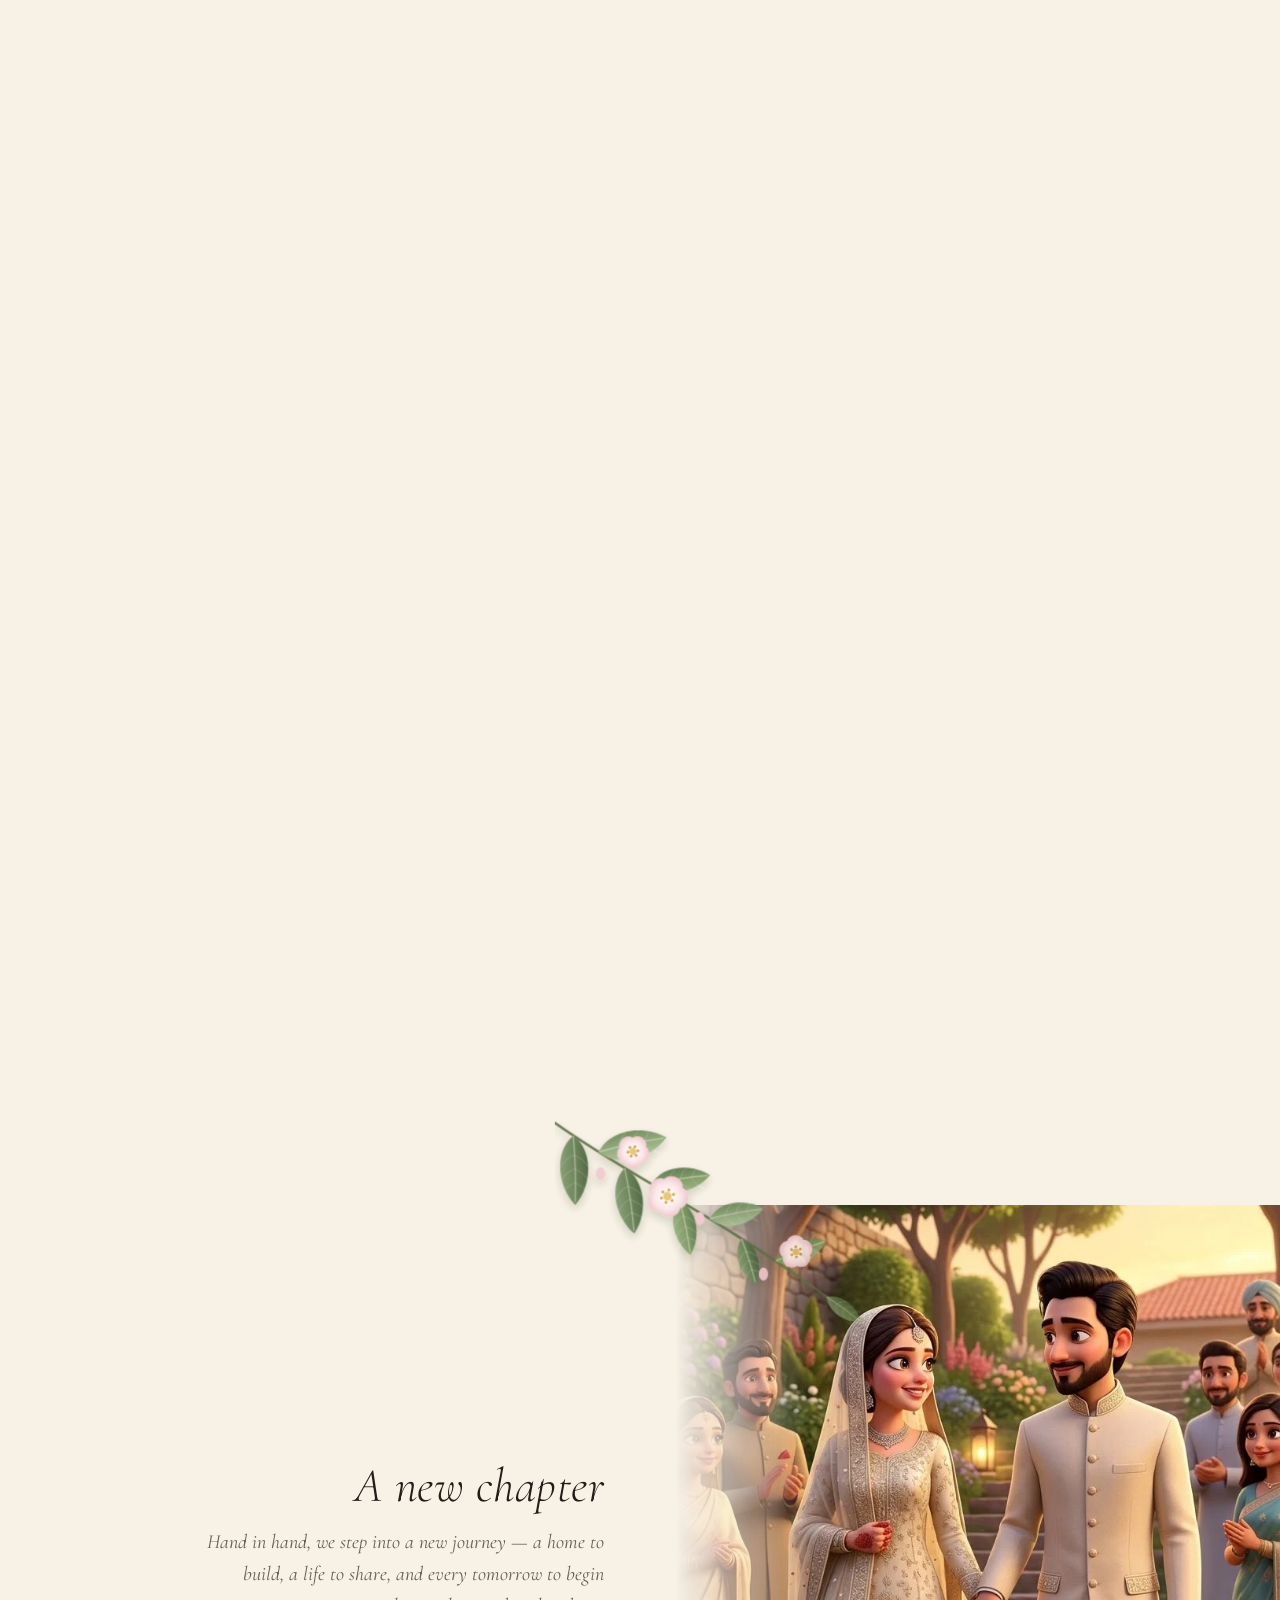
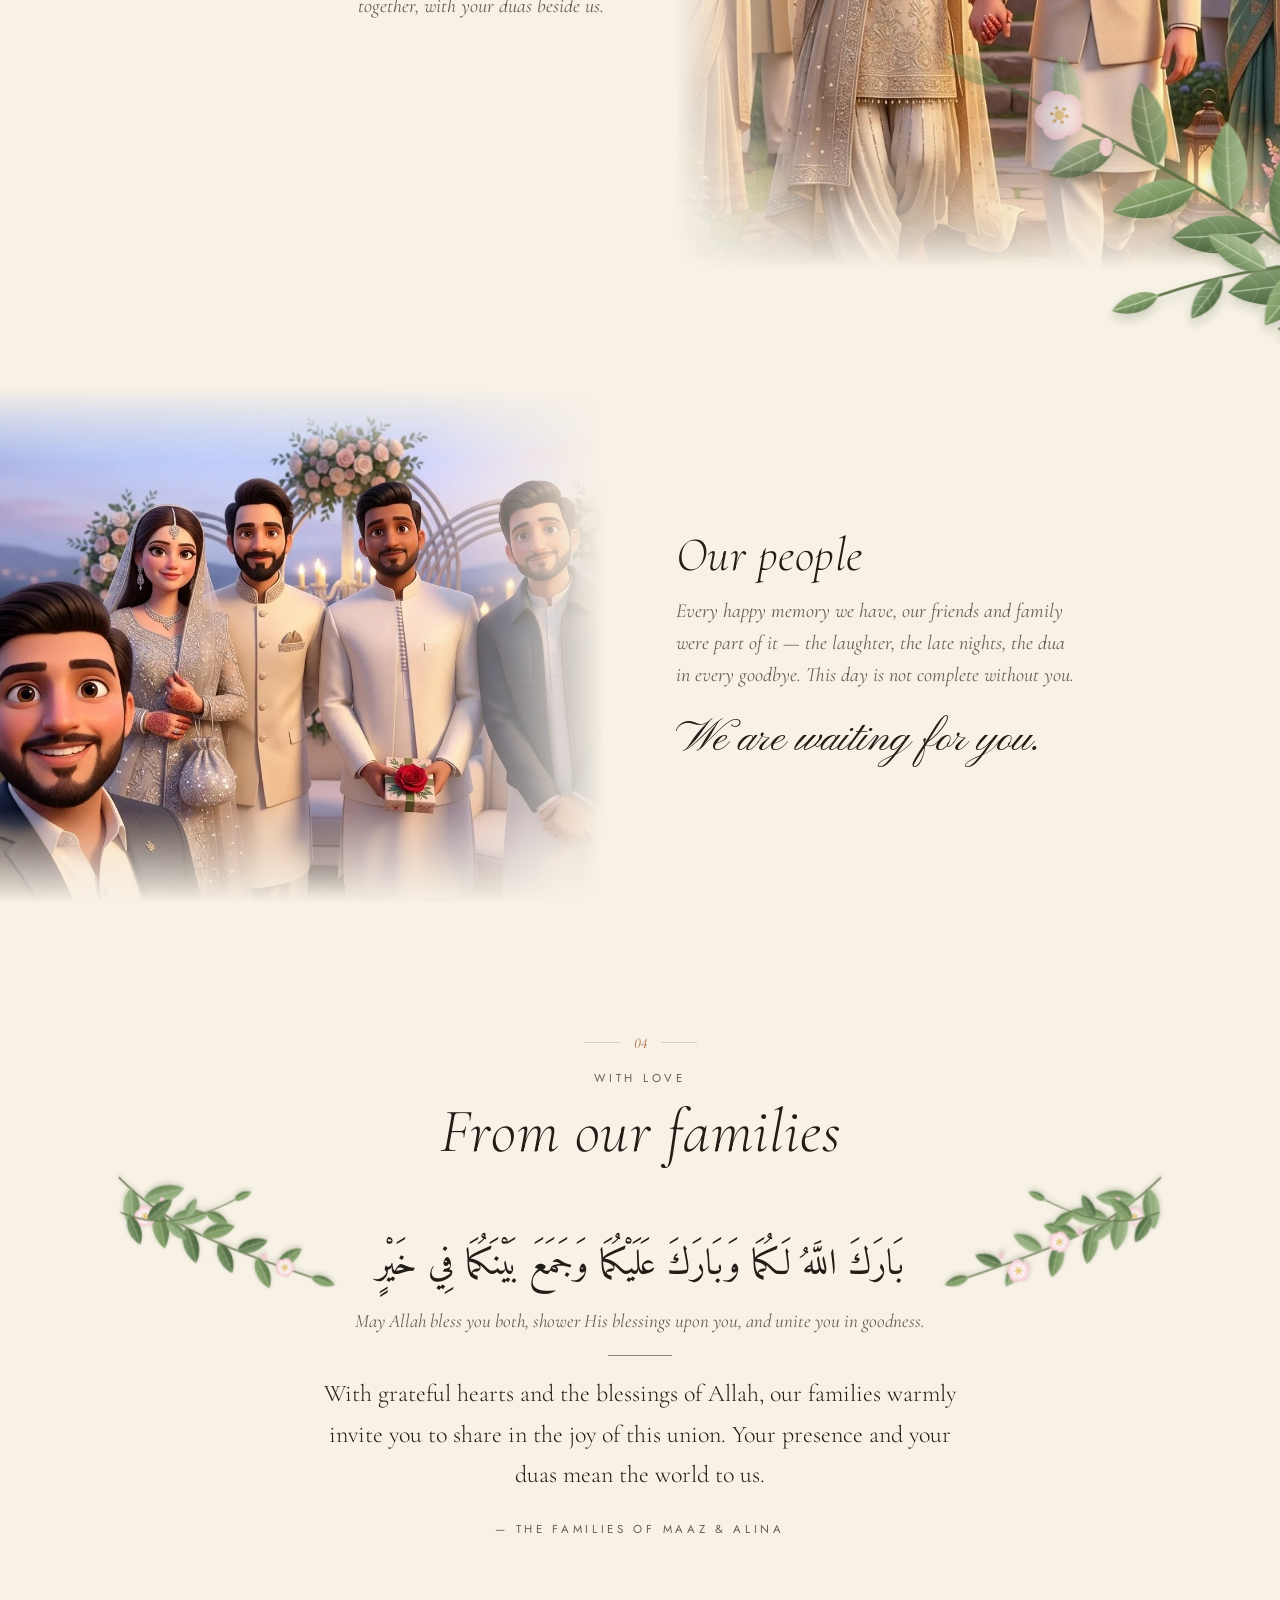
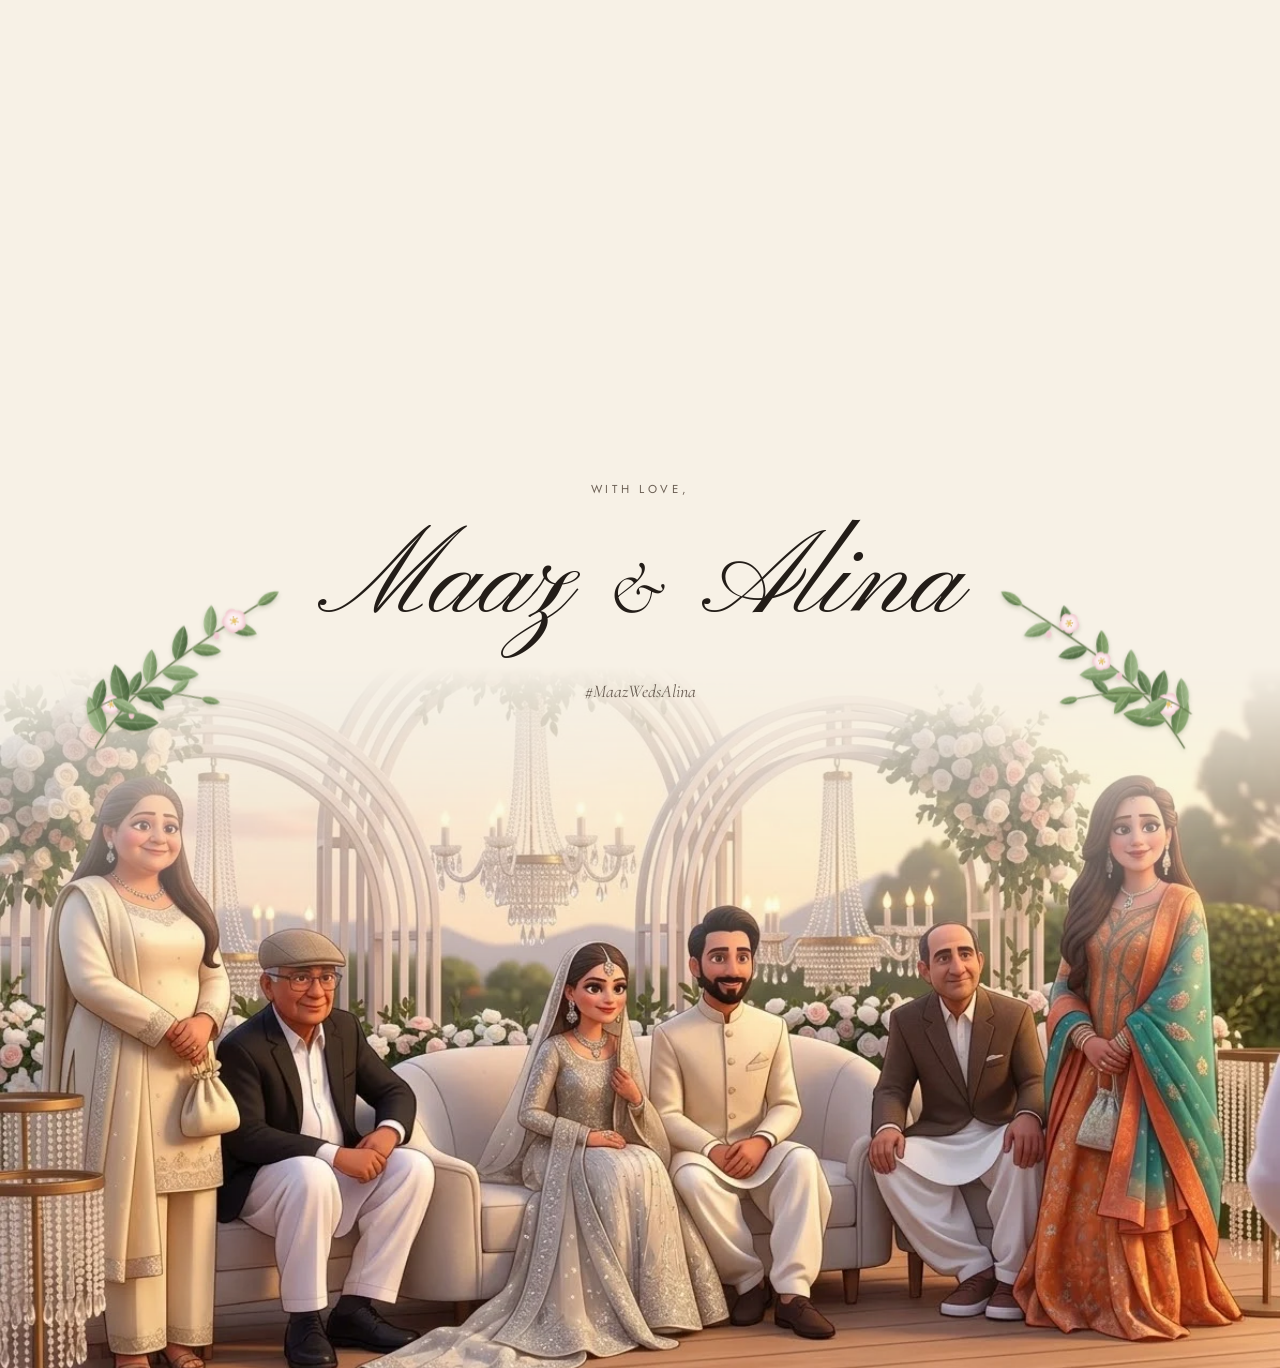
==== commit db2ca7ea: "Contact name: Javed Ahmad Co-Authored-By: Claude Opus 5.5 <noreply@anthropic.com>" ====
--- a/index.html
+++ b/index.html
@@ -23,7 +23,7 @@
   <link rel="preconnect" href="https://fonts.googleapis.com">
   <link rel="preconnect" href="https://fonts.gstatic.com" crossorigin>
   <link href="https://fonts.googleapis.com/css2?family=Amiri&family=Cormorant+Garamond:ital,wght@0,300;0,400;0,500;0,600;1,400&family=Jost:wght@300;400&family=Noto+Nastaliq+Urdu:wght@400;500&family=Pinyon+Script&display=swap" rel="stylesheet">
-  <link rel="stylesheet" href="assets/css/style.css?v=20261109002645">
+  <link rel="stylesheet" href="assets/css/style.css?v=20261109003544">
 </head>
 <body data-mode="both" class="is-locked">
   <svg class="defs" aria-hidden="true" width="0" height="0">
@@ -65,7 +65,7 @@
   <audio id="bgm" loop preload="none"></audio>
 
   <script>window.BASE = '';</script>
-  <script src="assets/js/content.js?v=20261109002645"></script>
-  <script src="assets/js/main.js?v=20261109002645"></script>
+  <script src="assets/js/content.js?v=20261109003544"></script>
+  <script src="assets/js/main.js?v=20261109003544"></script>
 </body>
 </html>
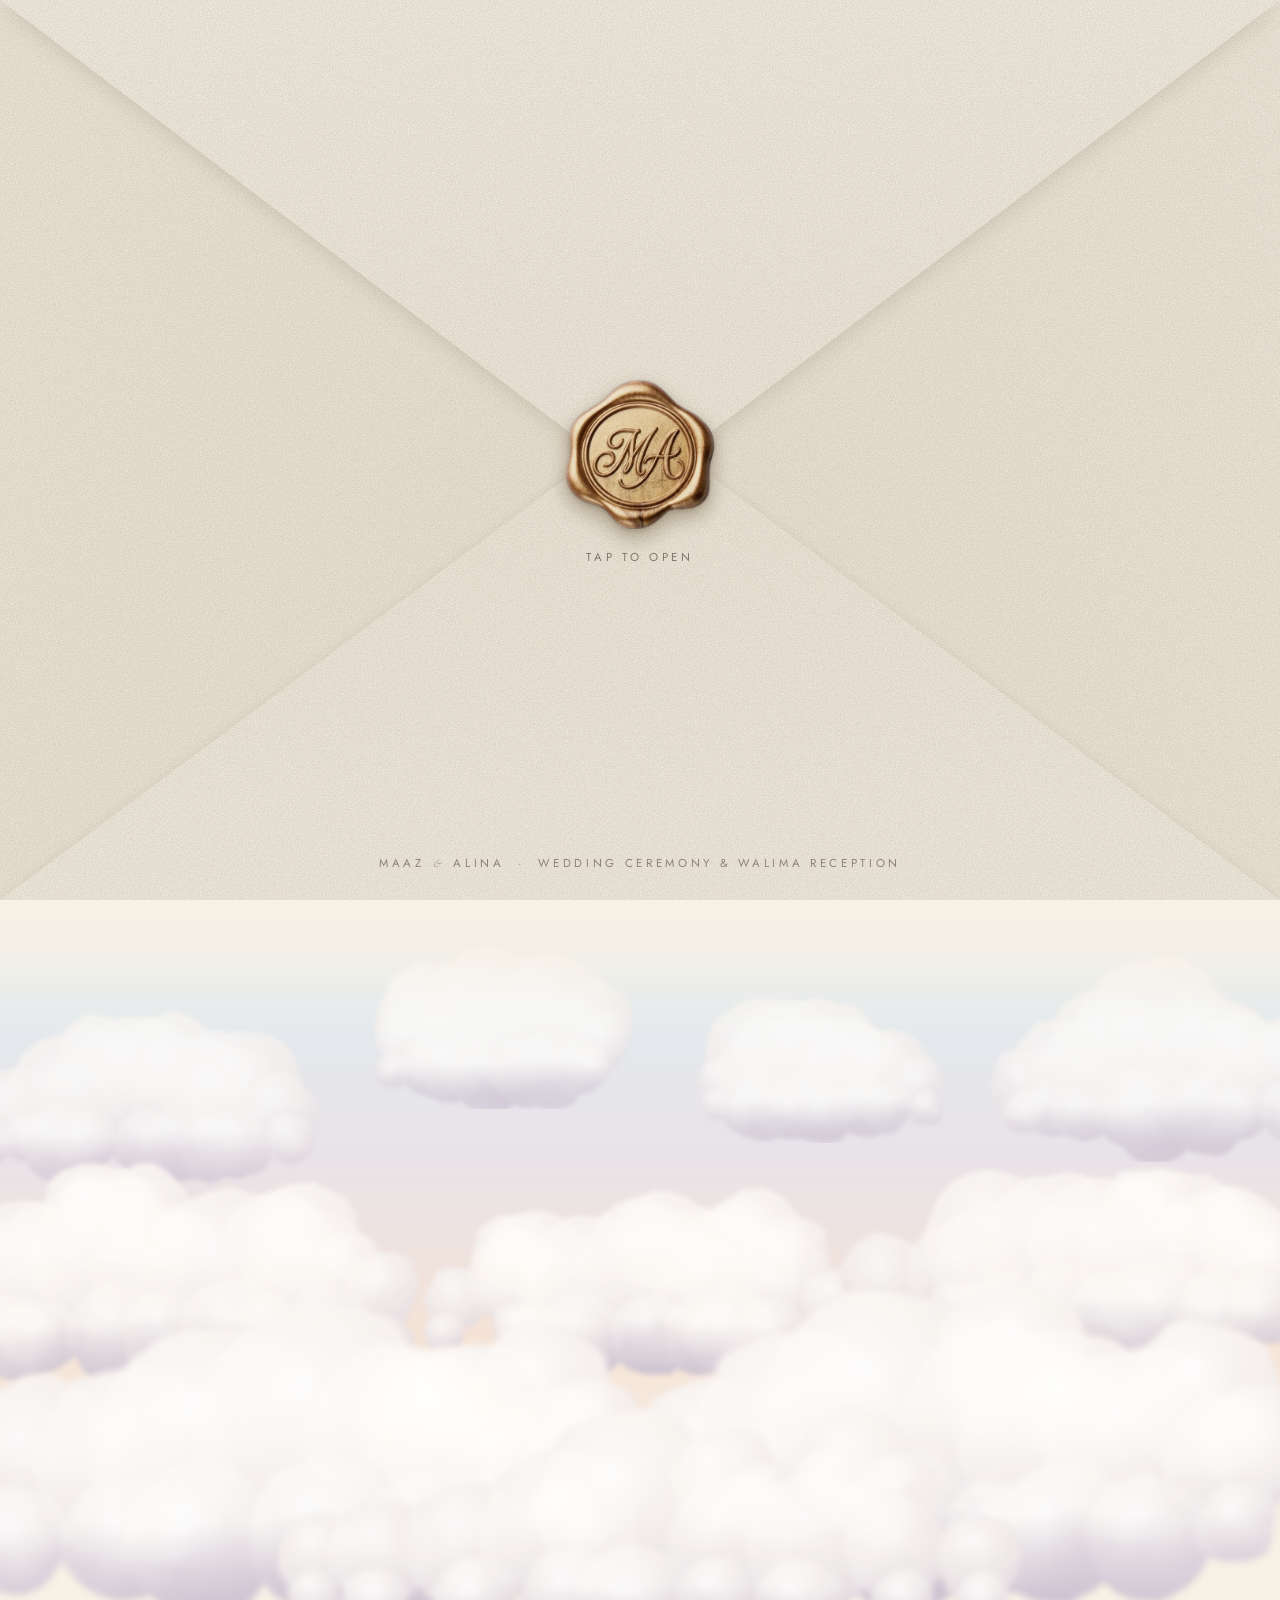
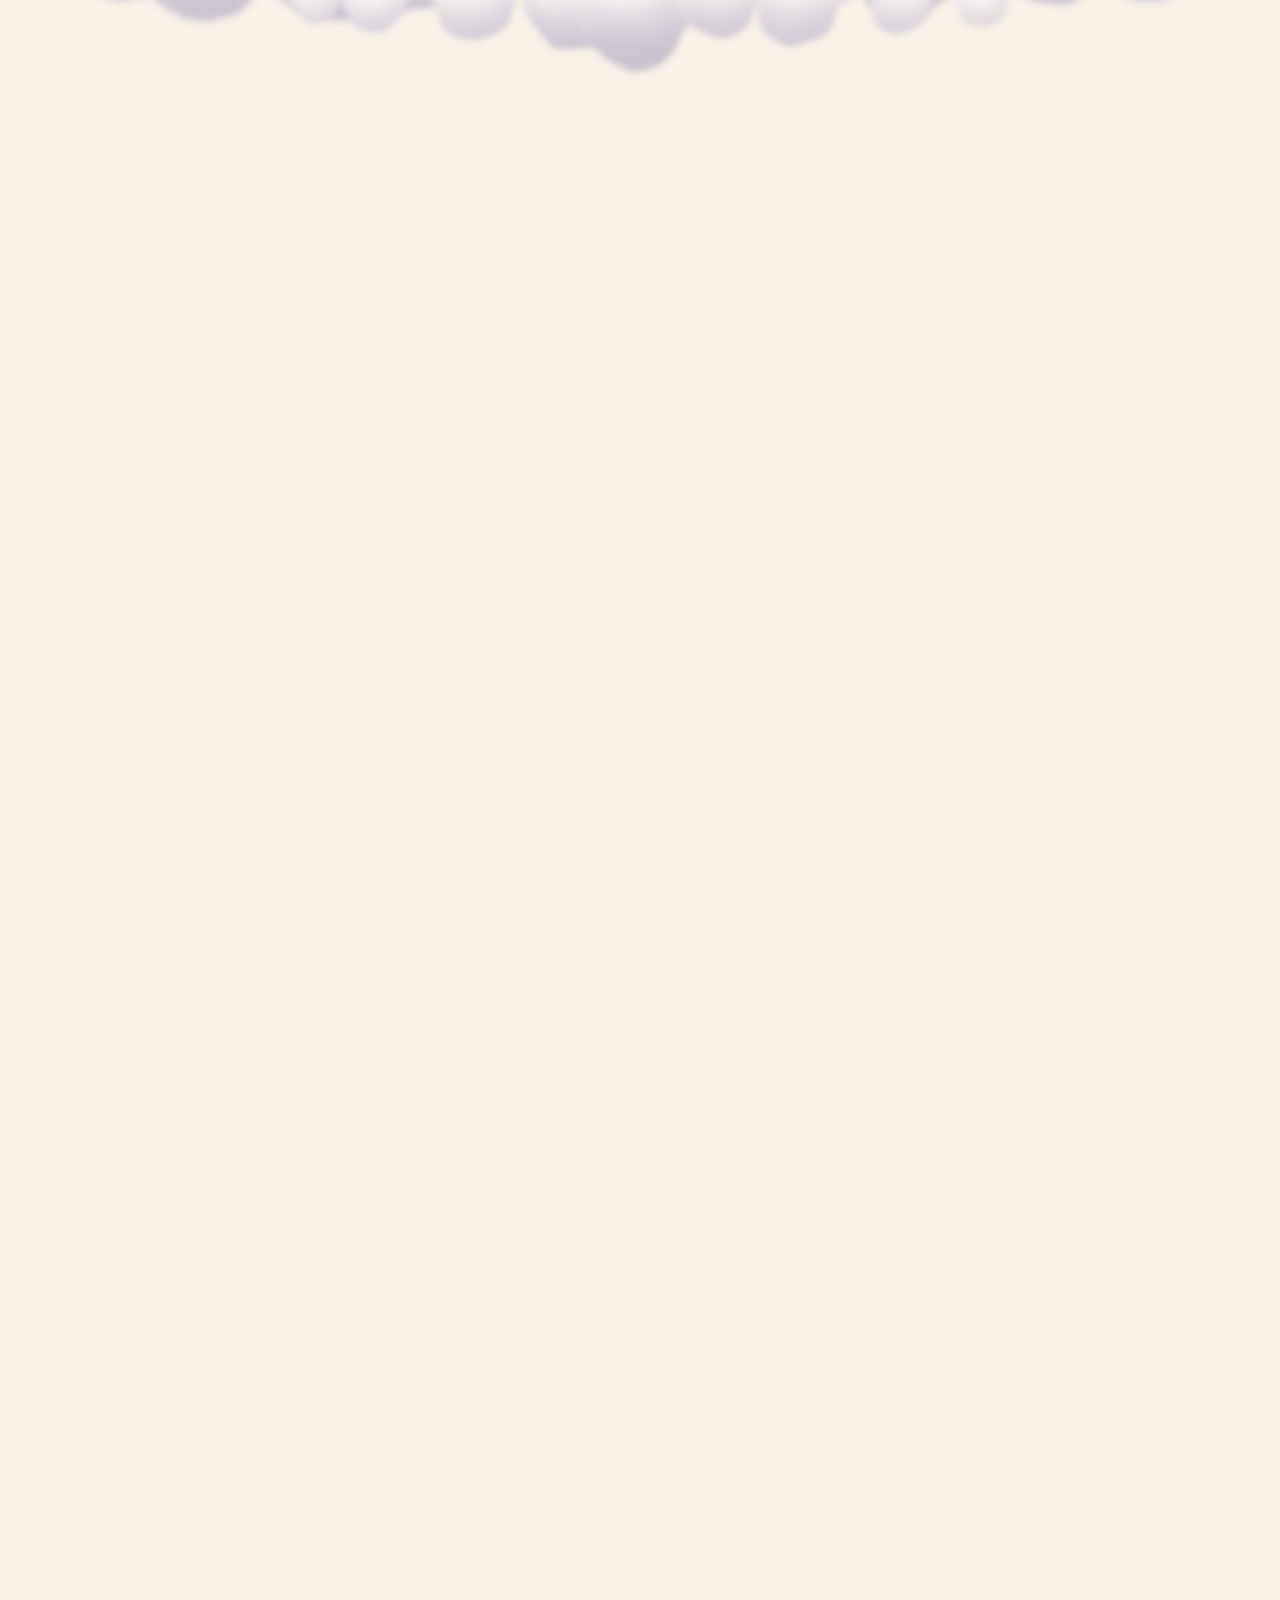
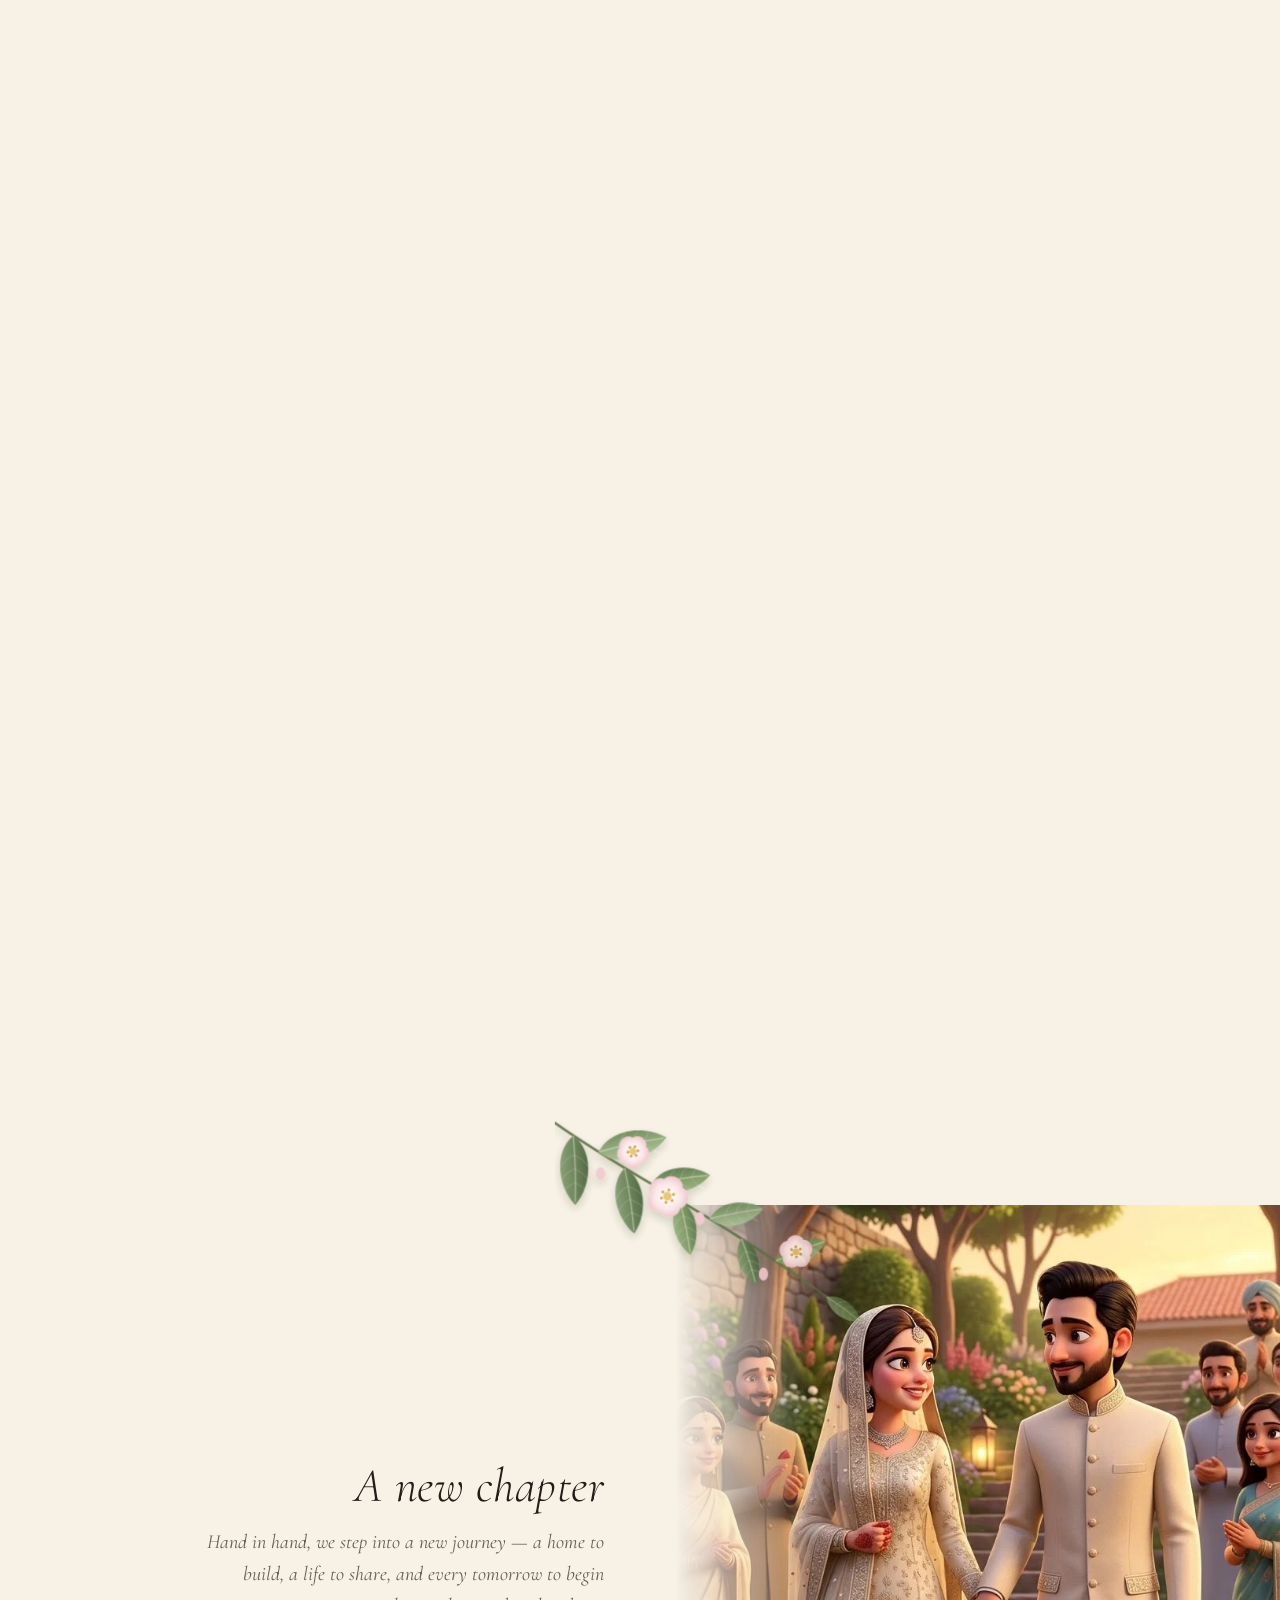
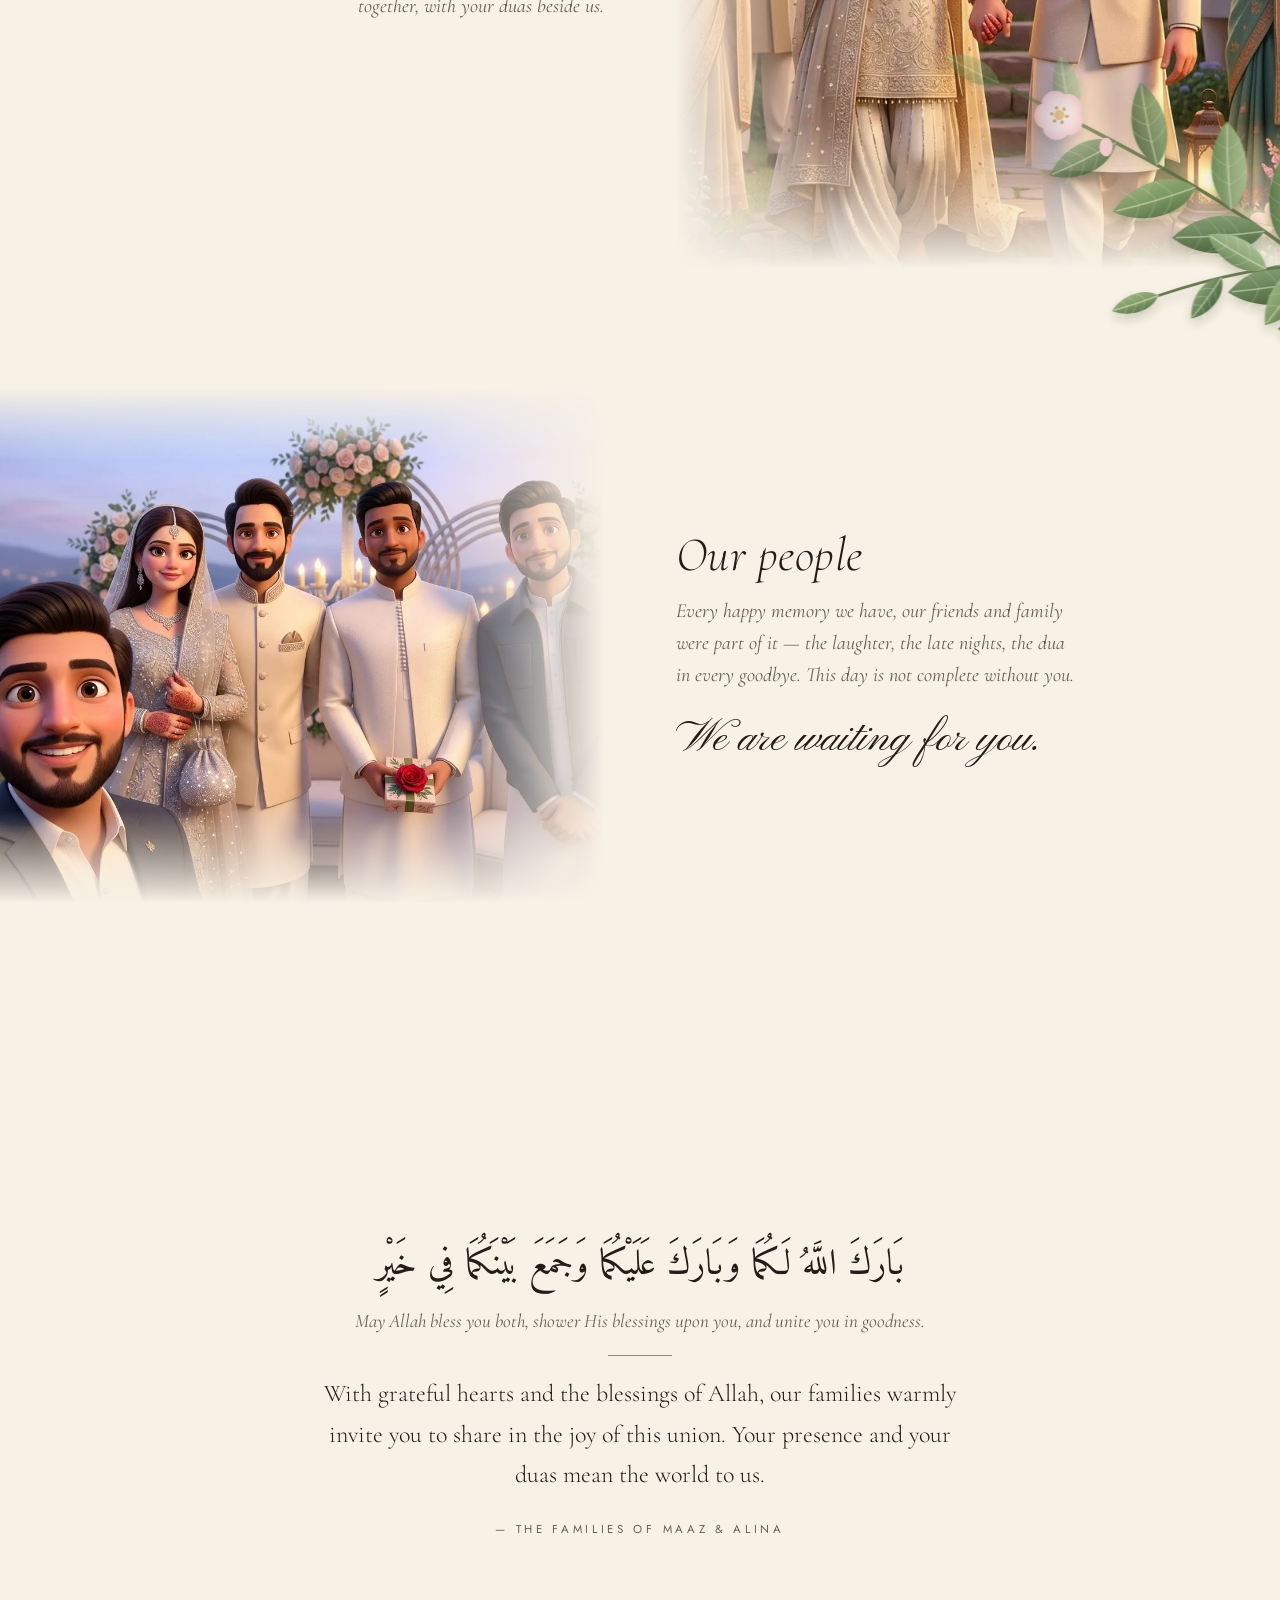
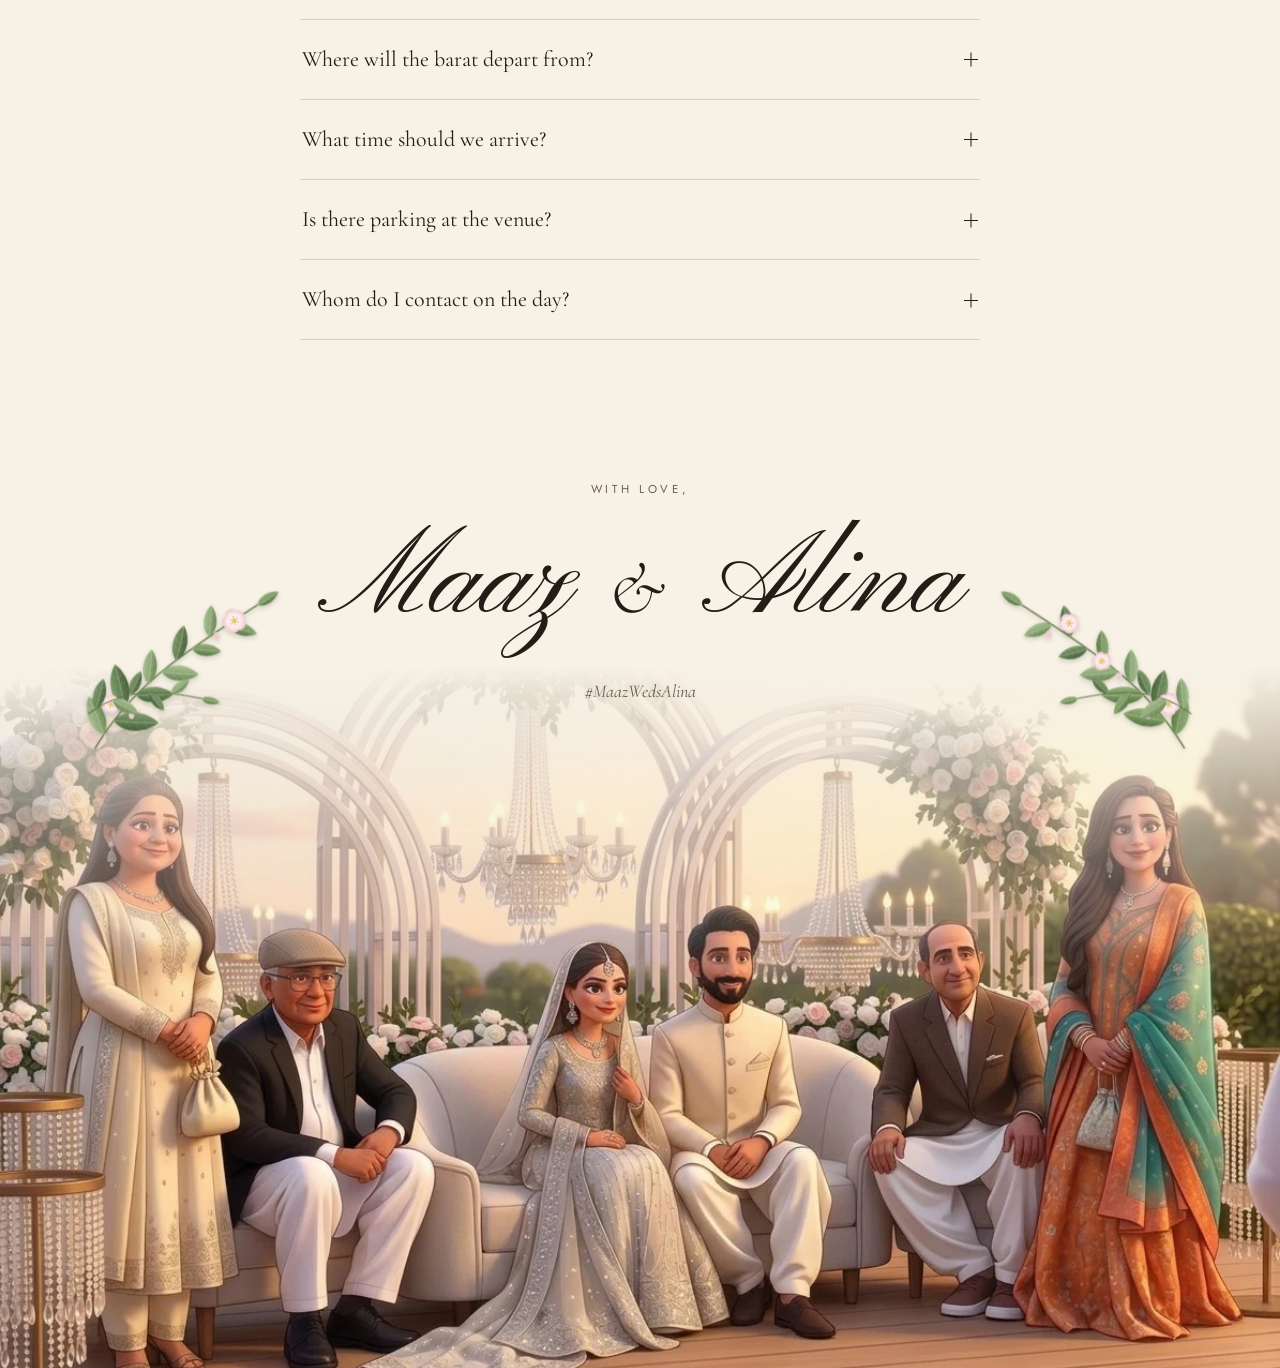
==== commit f77de9a4: "New family picture in the footer Co-Authored-By: Claude Opus 5.5 <noreply@anthropic.com>" ====
--- a/index.html
+++ b/index.html
@@ -23,7 +23,7 @@
   <link rel="preconnect" href="https://fonts.googleapis.com">
   <link rel="preconnect" href="https://fonts.gstatic.com" crossorigin>
   <link href="https://fonts.googleapis.com/css2?family=Amiri&family=Cormorant+Garamond:ital,wght@0,300;0,400;0,500;0,600;1,400&family=Jost:wght@300;400&family=Noto+Nastaliq+Urdu:wght@400;500&family=Pinyon+Script&display=swap" rel="stylesheet">
-  <link rel="stylesheet" href="assets/css/style.css?v=20261109003544">
+  <link rel="stylesheet" href="assets/css/style.css?v=20261109004104">
 </head>
 <body data-mode="both" class="is-locked">
   <svg class="defs" aria-hidden="true" width="0" height="0">
@@ -65,7 +65,7 @@
   <audio id="bgm" loop preload="none"></audio>
 
   <script>window.BASE = '';</script>
-  <script src="assets/js/content.js?v=20261109003544"></script>
-  <script src="assets/js/main.js?v=20261109003544"></script>
+  <script src="assets/js/content.js?v=20261109004104"></script>
+  <script src="assets/js/main.js?v=20261109004104"></script>
 </body>
 </html>
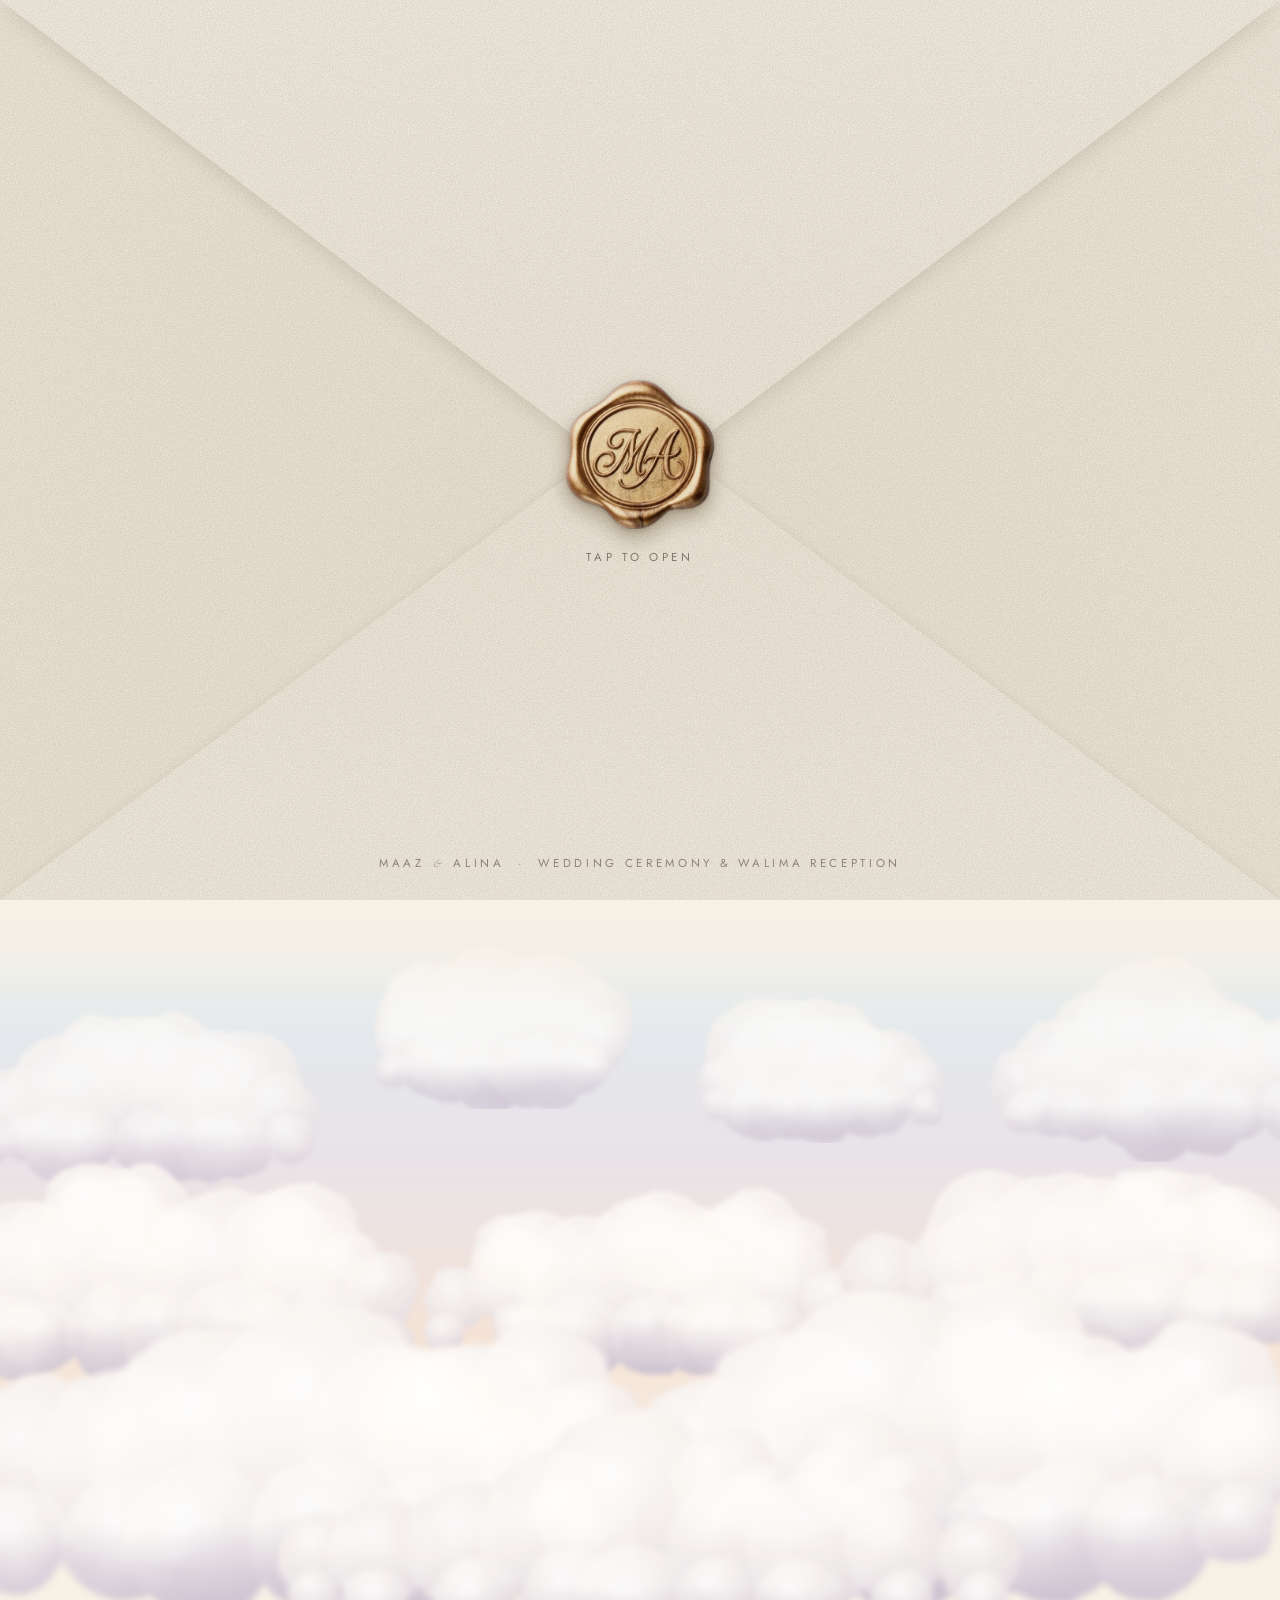
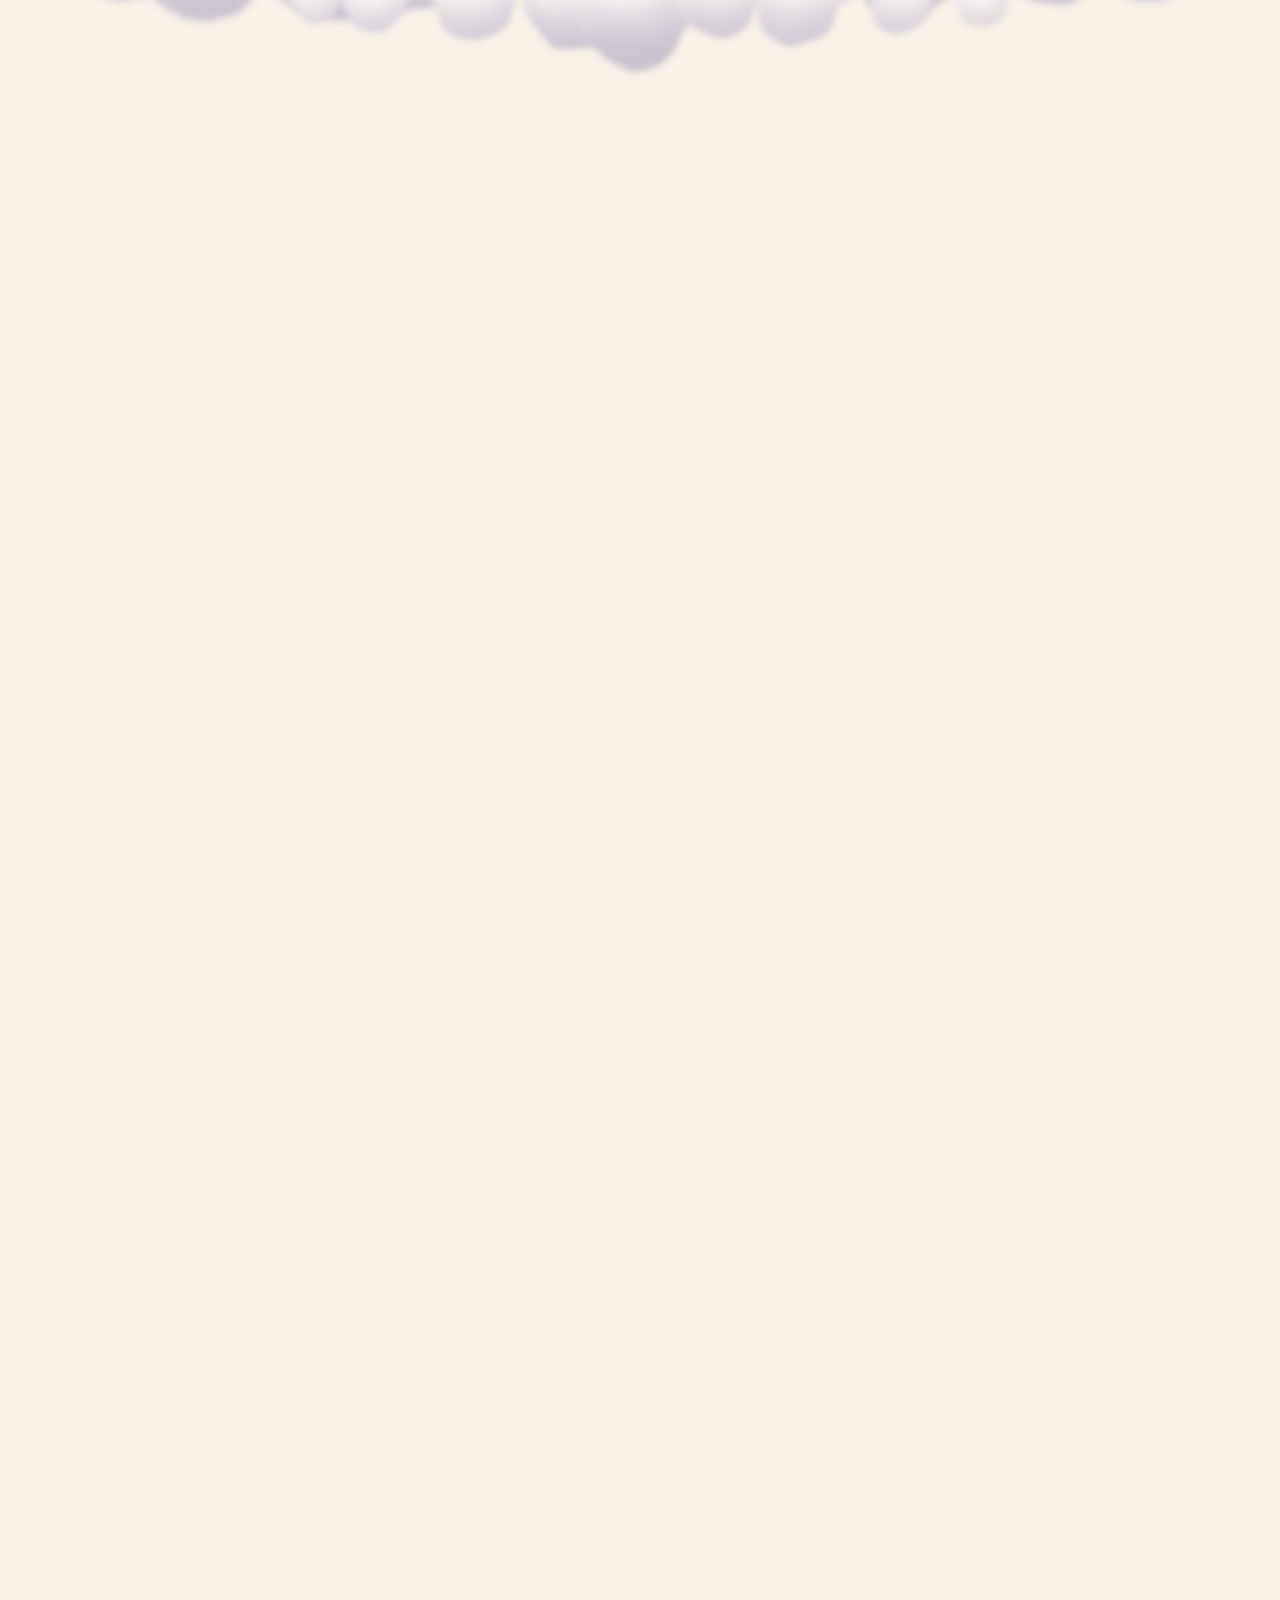
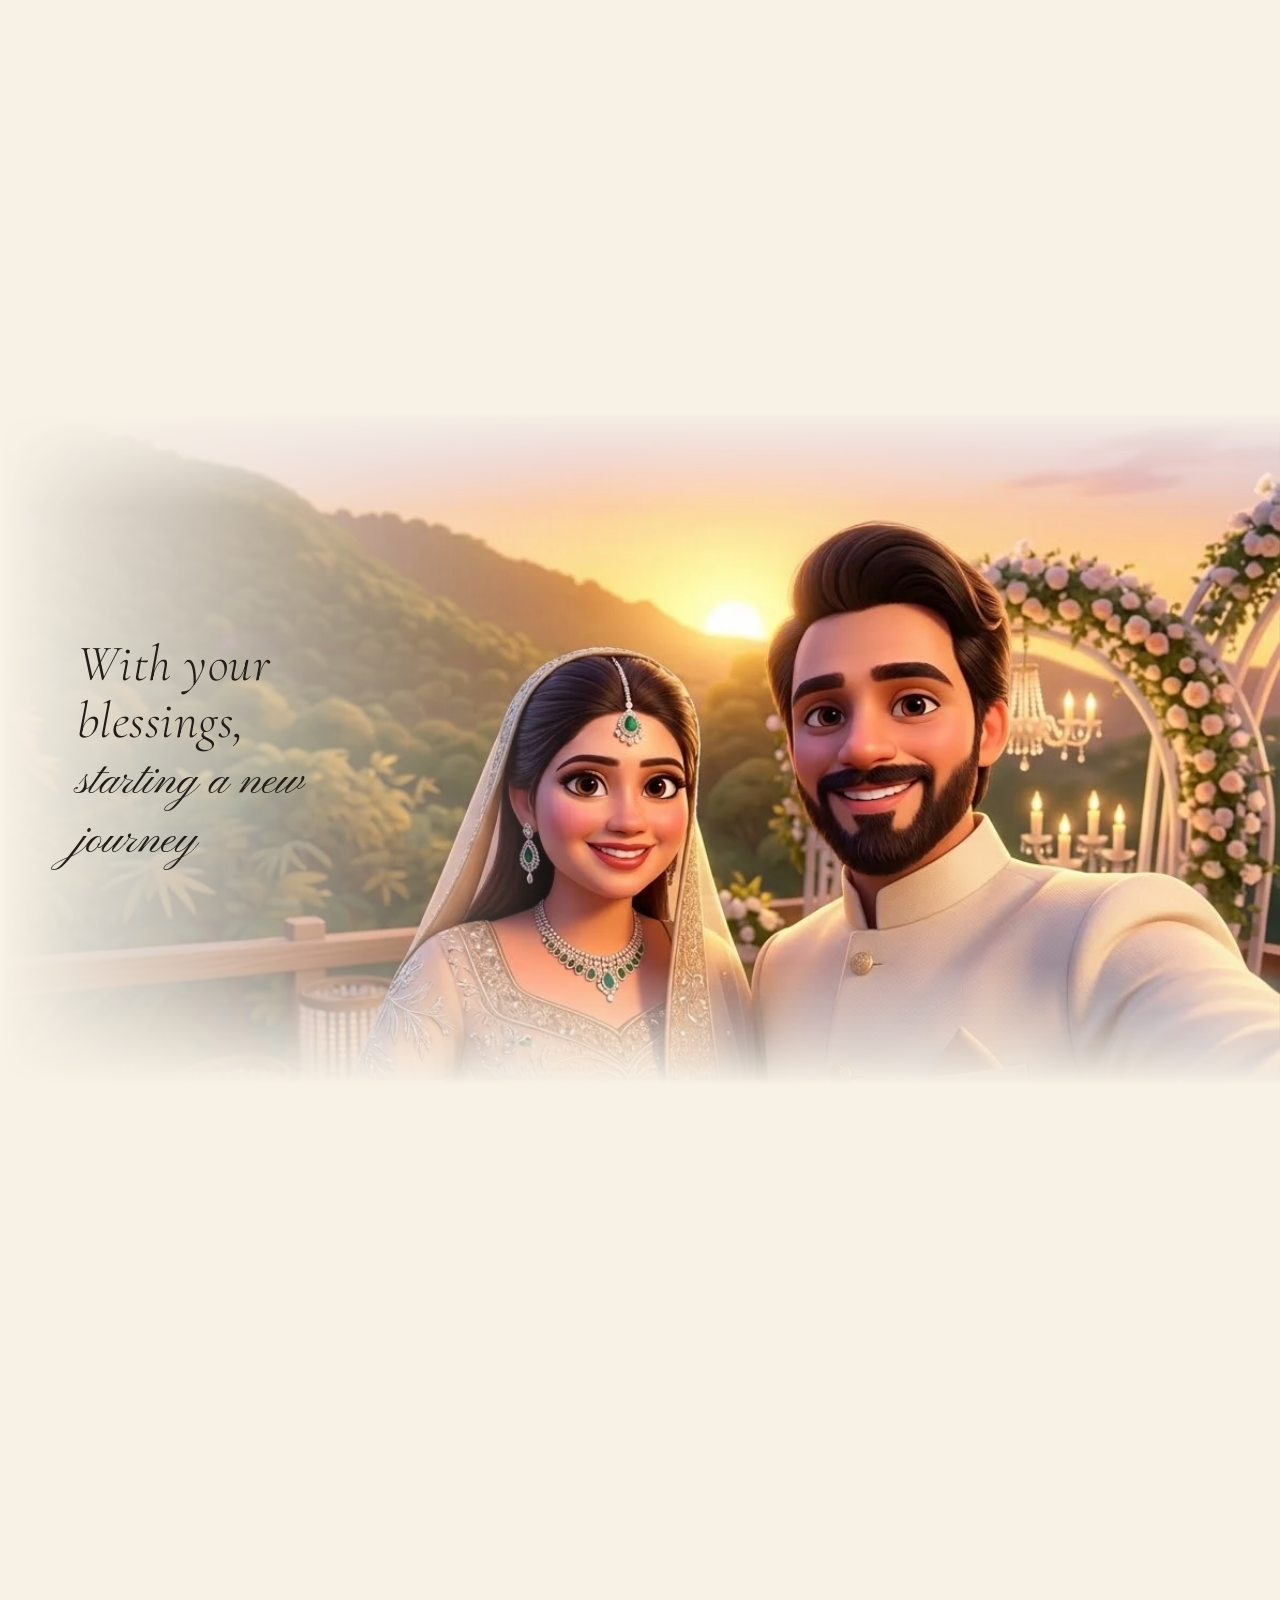
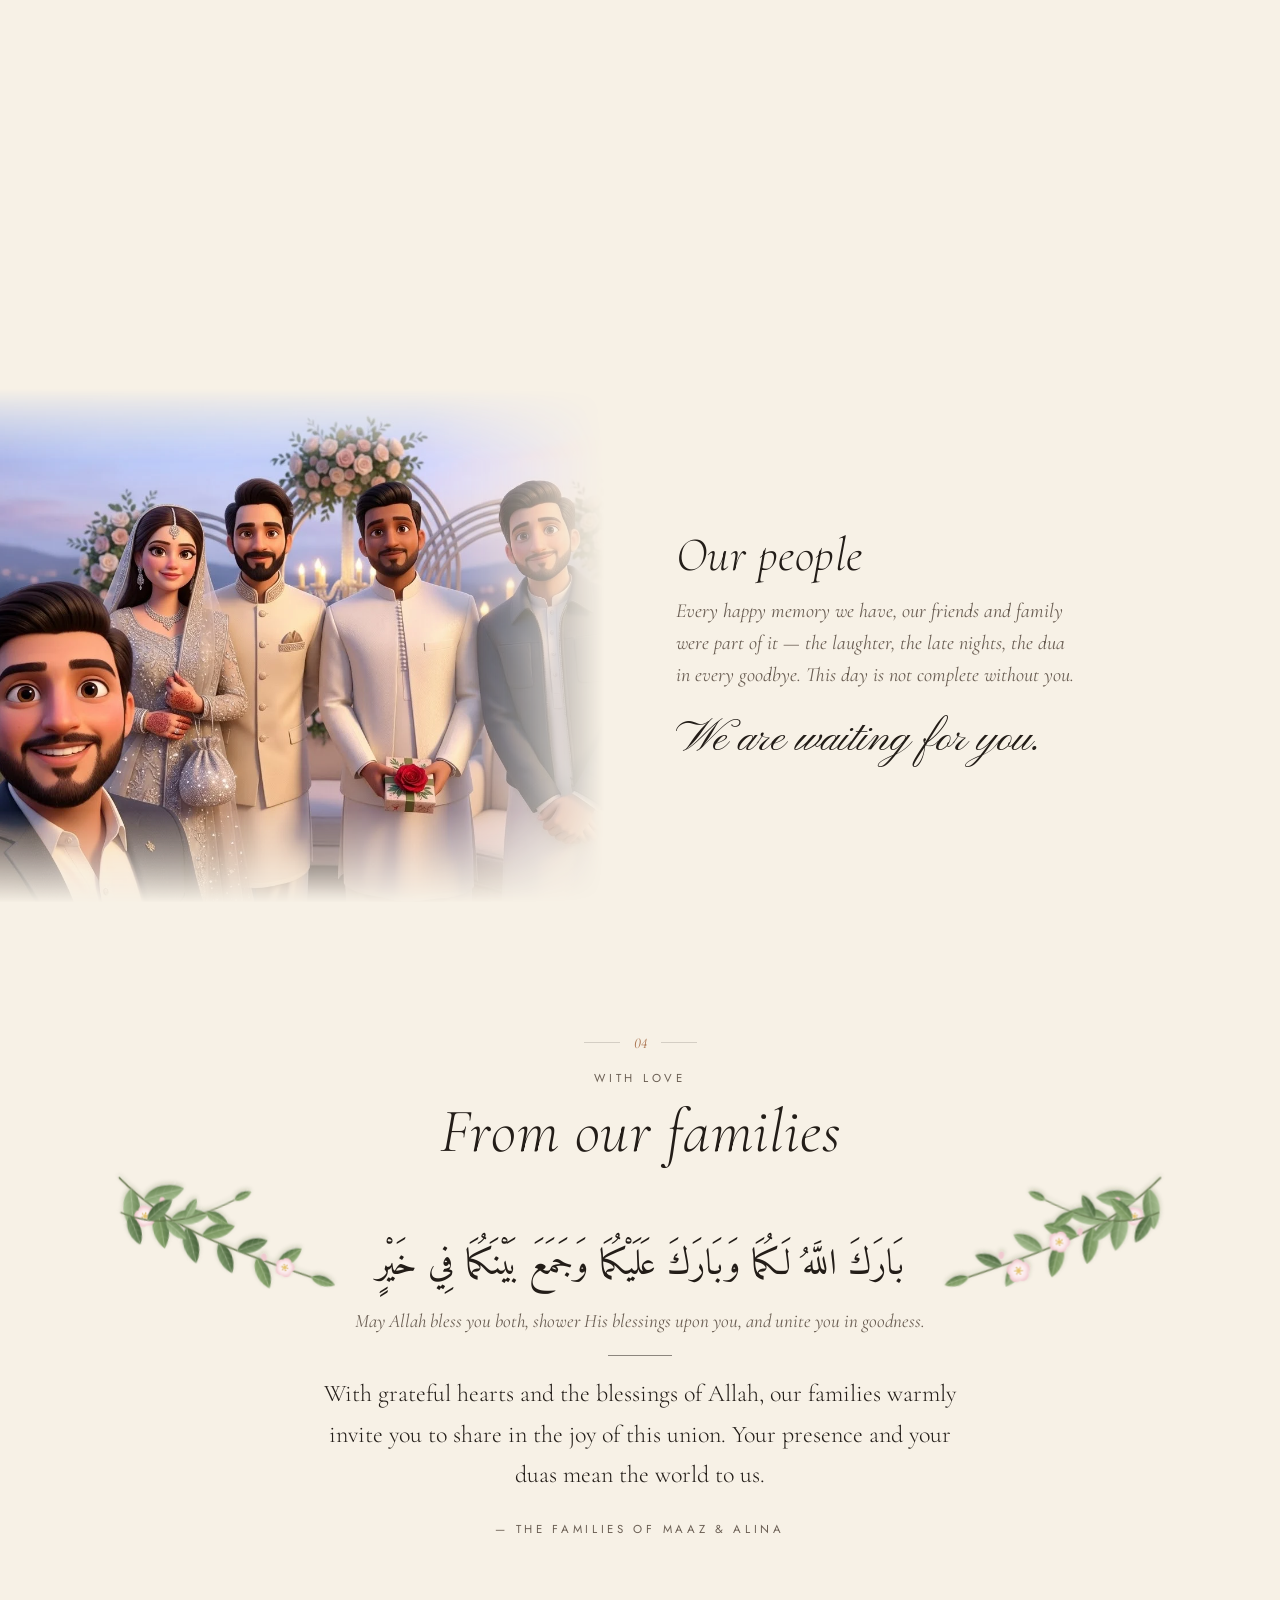
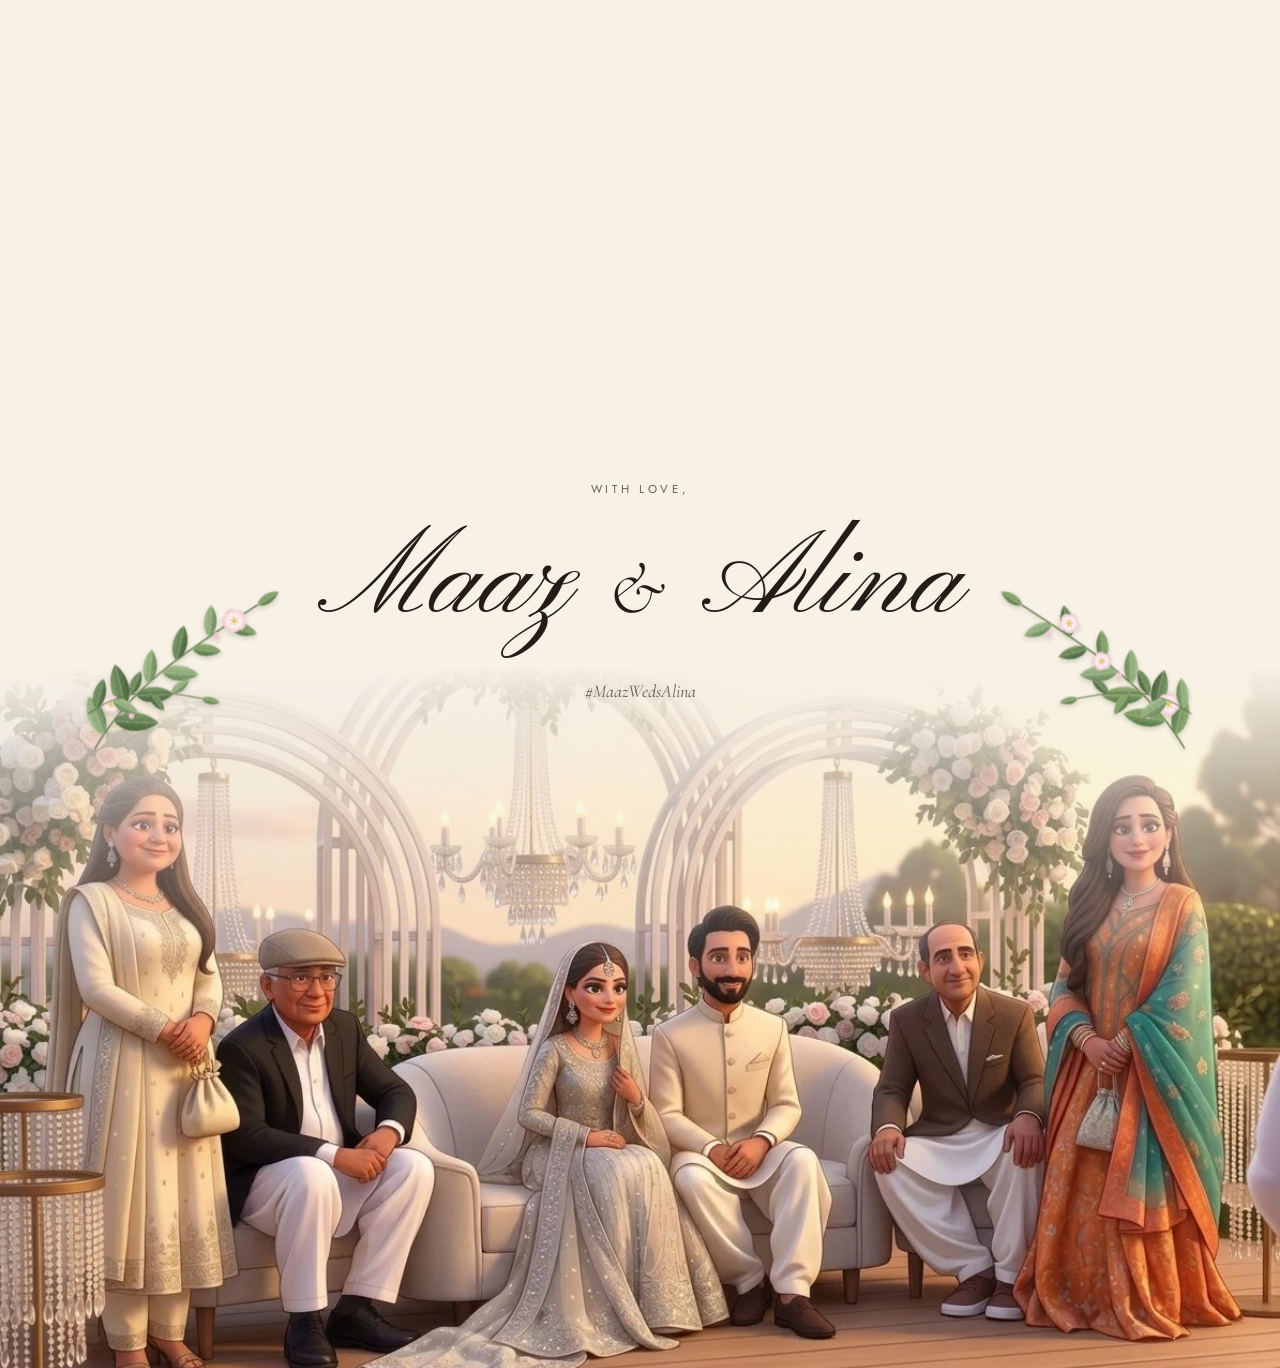
==== commit 622ff155: "New Walima hero picture; envelope footer line fix on phones - Walima Reception hero uses the sunset " ====
--- a/index.html
+++ b/index.html
@@ -23,7 +23,7 @@
   <link rel="preconnect" href="https://fonts.googleapis.com">
   <link rel="preconnect" href="https://fonts.gstatic.com" crossorigin>
   <link href="https://fonts.googleapis.com/css2?family=Amiri&family=Cormorant+Garamond:ital,wght@0,300;0,400;0,500;0,600;1,400&family=Jost:wght@300;400&family=Noto+Nastaliq+Urdu:wght@400;500&family=Pinyon+Script&display=swap" rel="stylesheet">
-  <link rel="stylesheet" href="assets/css/style.css?v=20261109004104">
+  <link rel="stylesheet" href="assets/css/style.css?v=20261109004943">
 </head>
 <body data-mode="both" class="is-locked">
   <svg class="defs" aria-hidden="true" width="0" height="0">
@@ -65,7 +65,7 @@
   <audio id="bgm" loop preload="none"></audio>
 
   <script>window.BASE = '';</script>
-  <script src="assets/js/content.js?v=20261109004104"></script>
-  <script src="assets/js/main.js?v=20261109004104"></script>
+  <script src="assets/js/content.js?v=20261109004943"></script>
+  <script src="assets/js/main.js?v=20261109004943"></script>
 </body>
 </html>
--- a/assets/css/style.css
+++ b/assets/css/style.css
@@ -114,7 +114,7 @@
   opacity: 0; transition: opacity 1.2s ease 1s; }
 .opener-foot .amp { font-size: 1em; }
 .opener-foot i { font-style: normal; }
-@media (max-width: 560px) { .opener-foot span { display: block; line-height: 2; } .opener-foot i { display: none; } }
+@media (max-width: 560px) { .opener-foot > span { display: block; line-height: 2; } .opener-foot > i { display: none; } }
 .opener.is-in .opener-foot { opacity: .7; }
 .opener.is-opening .seal { transition: opacity .6s ease, transform .7s var(--ease); opacity: 0; transform: translateY(-30px) scale(1.12) rotate(-8deg); }
 .opener.is-opening .tap, .opener.is-opening .opener-foot { transition: opacity .4s ease; opacity: 0; animation: none; }
@@ -204,7 +204,7 @@
 }
 
 /* Walima Reception hero: same clear photo and light type, with the words on the right, away from the couple */
-.hero-photo[data-for="walima"] img { object-position: 46% 50%; }
+.hero-photo[data-for="walima"] img { object-position: 52% 50%; }
 body[data-theme="walima"] .hero-shade { background:
   linear-gradient(0deg, var(--paper) 0%, rgba(247, 241, 230, 0) 8%),
   linear-gradient(0deg, rgba(22, 16, 10, .62) 6%, rgba(22, 16, 10, .2) 32%, rgba(22, 16, 10, 0) 50%); }
@@ -214,7 +214,7 @@
 body[data-theme="walima"] .scroll-cue { background: rgba(251, 246, 236, .3); }
 body[data-theme="walima"] .scroll-cue span { background: #FBF6EC; }
 @media (min-aspect-ratio: 1/1) and (min-width: 900px) {
-  .hero-photo[data-for="walima"] img { object-position: 30% 50%; }
+  .hero-photo[data-for="walima"] img { object-position: 36% 50%; }
   body[data-theme="walima"] .hero-shade { background:
     linear-gradient(0deg, var(--paper) 0%, rgba(247, 241, 230, 0) 7%),
     linear-gradient(270deg, rgba(22, 16, 10, .62) 0%, rgba(22, 16, 10, .3) 26%, rgba(22, 16, 10, 0) 46%),
